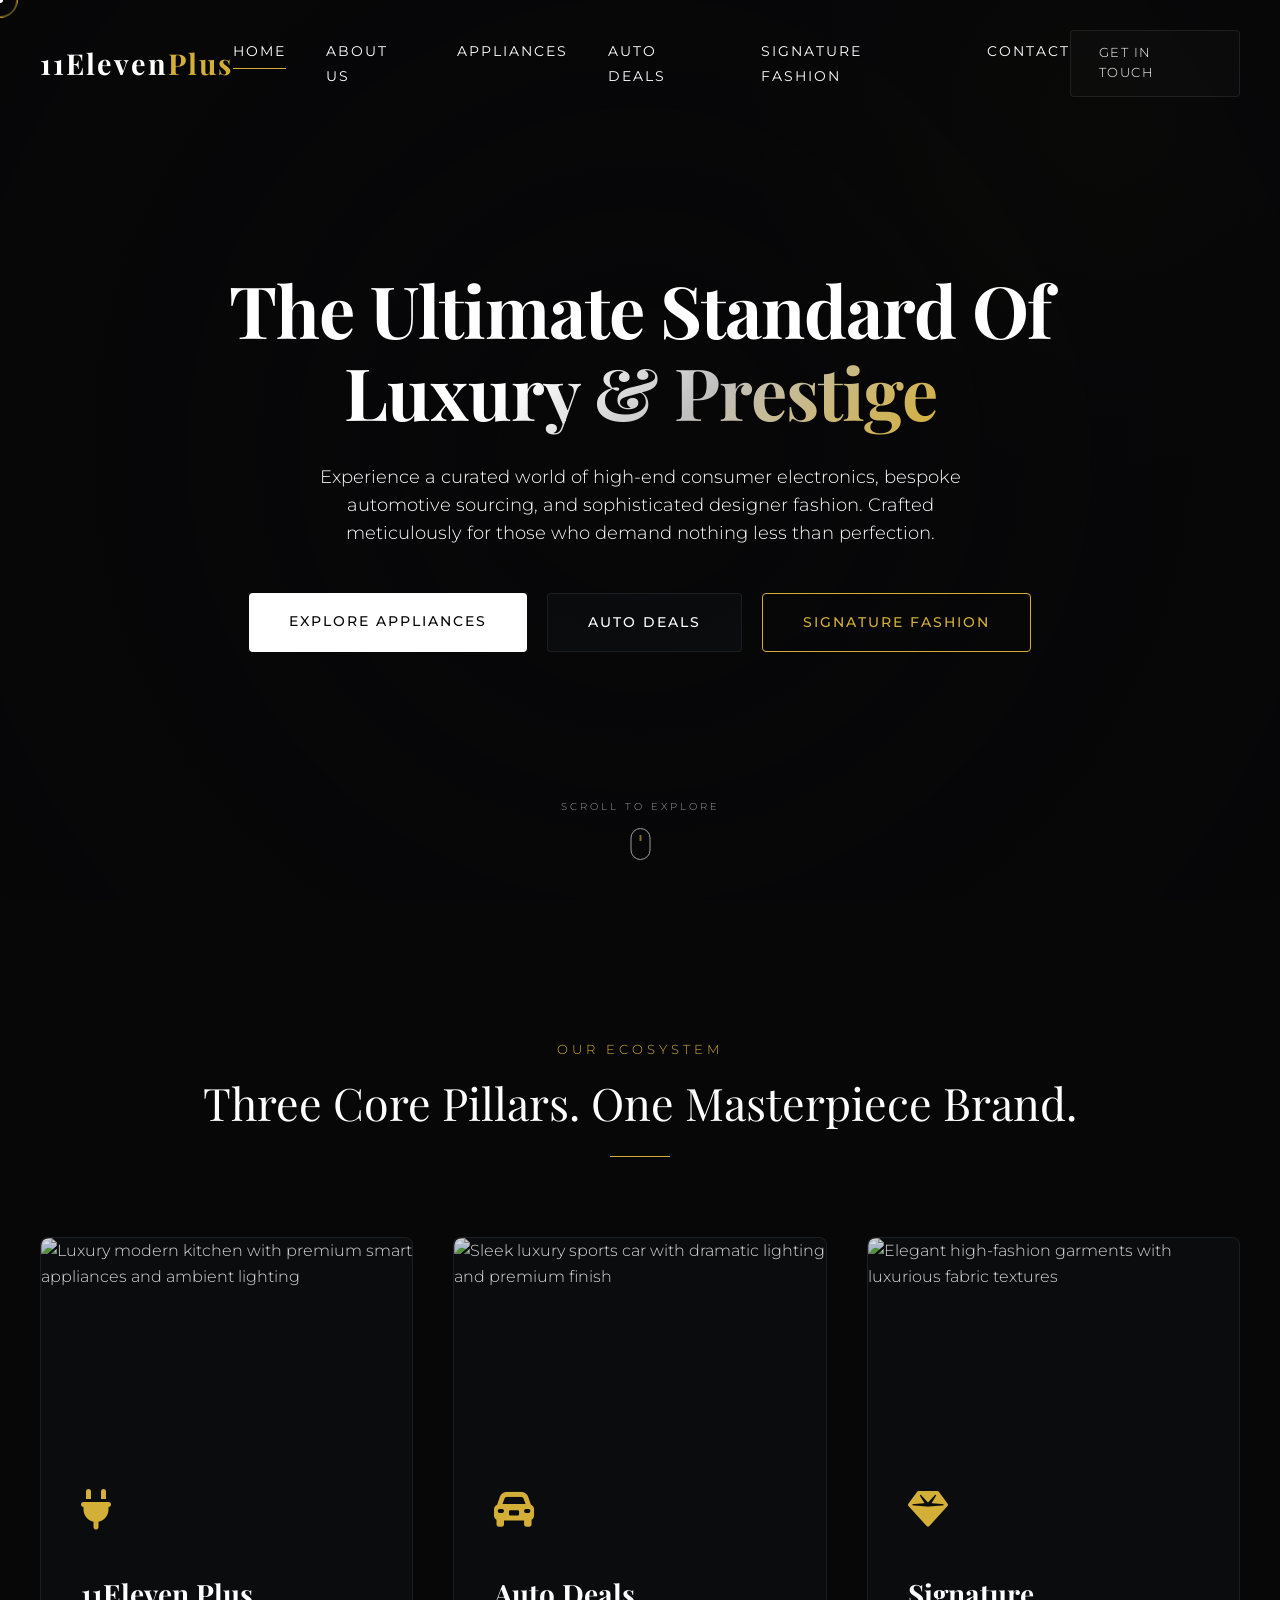
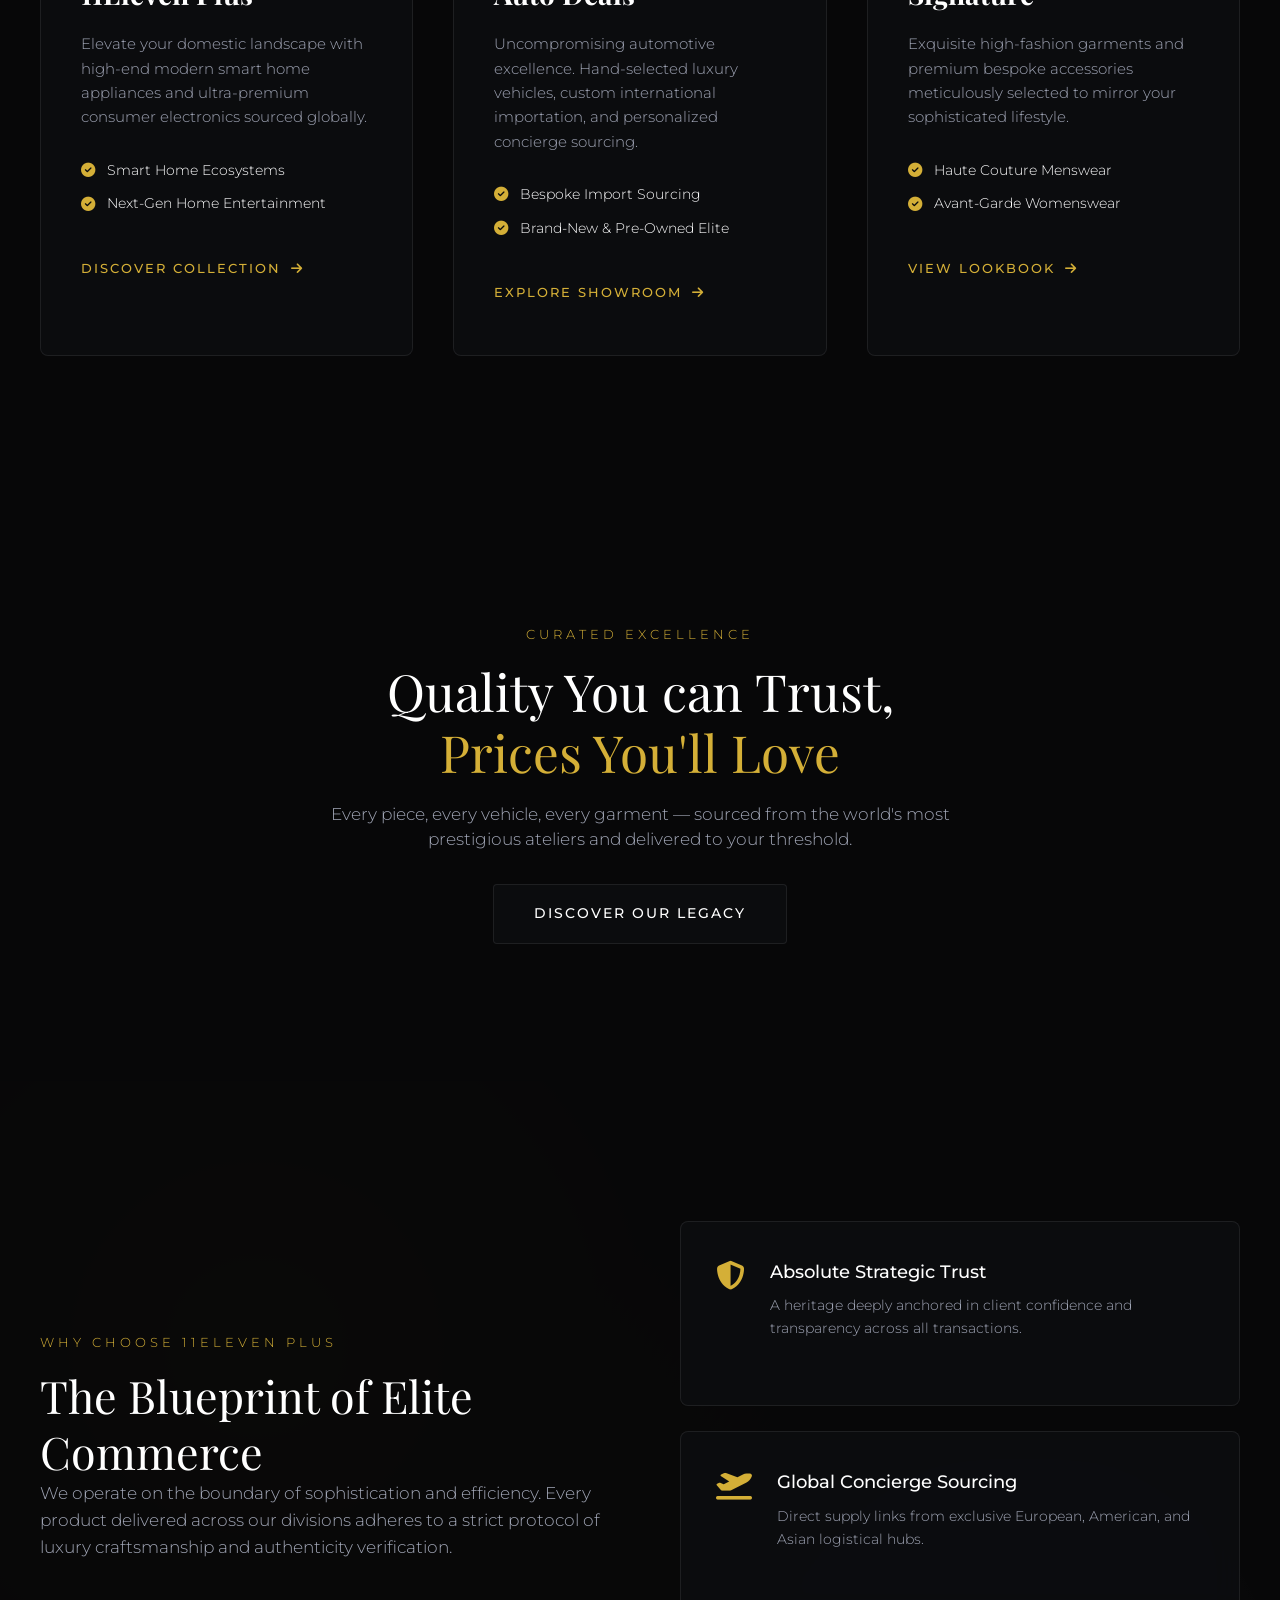
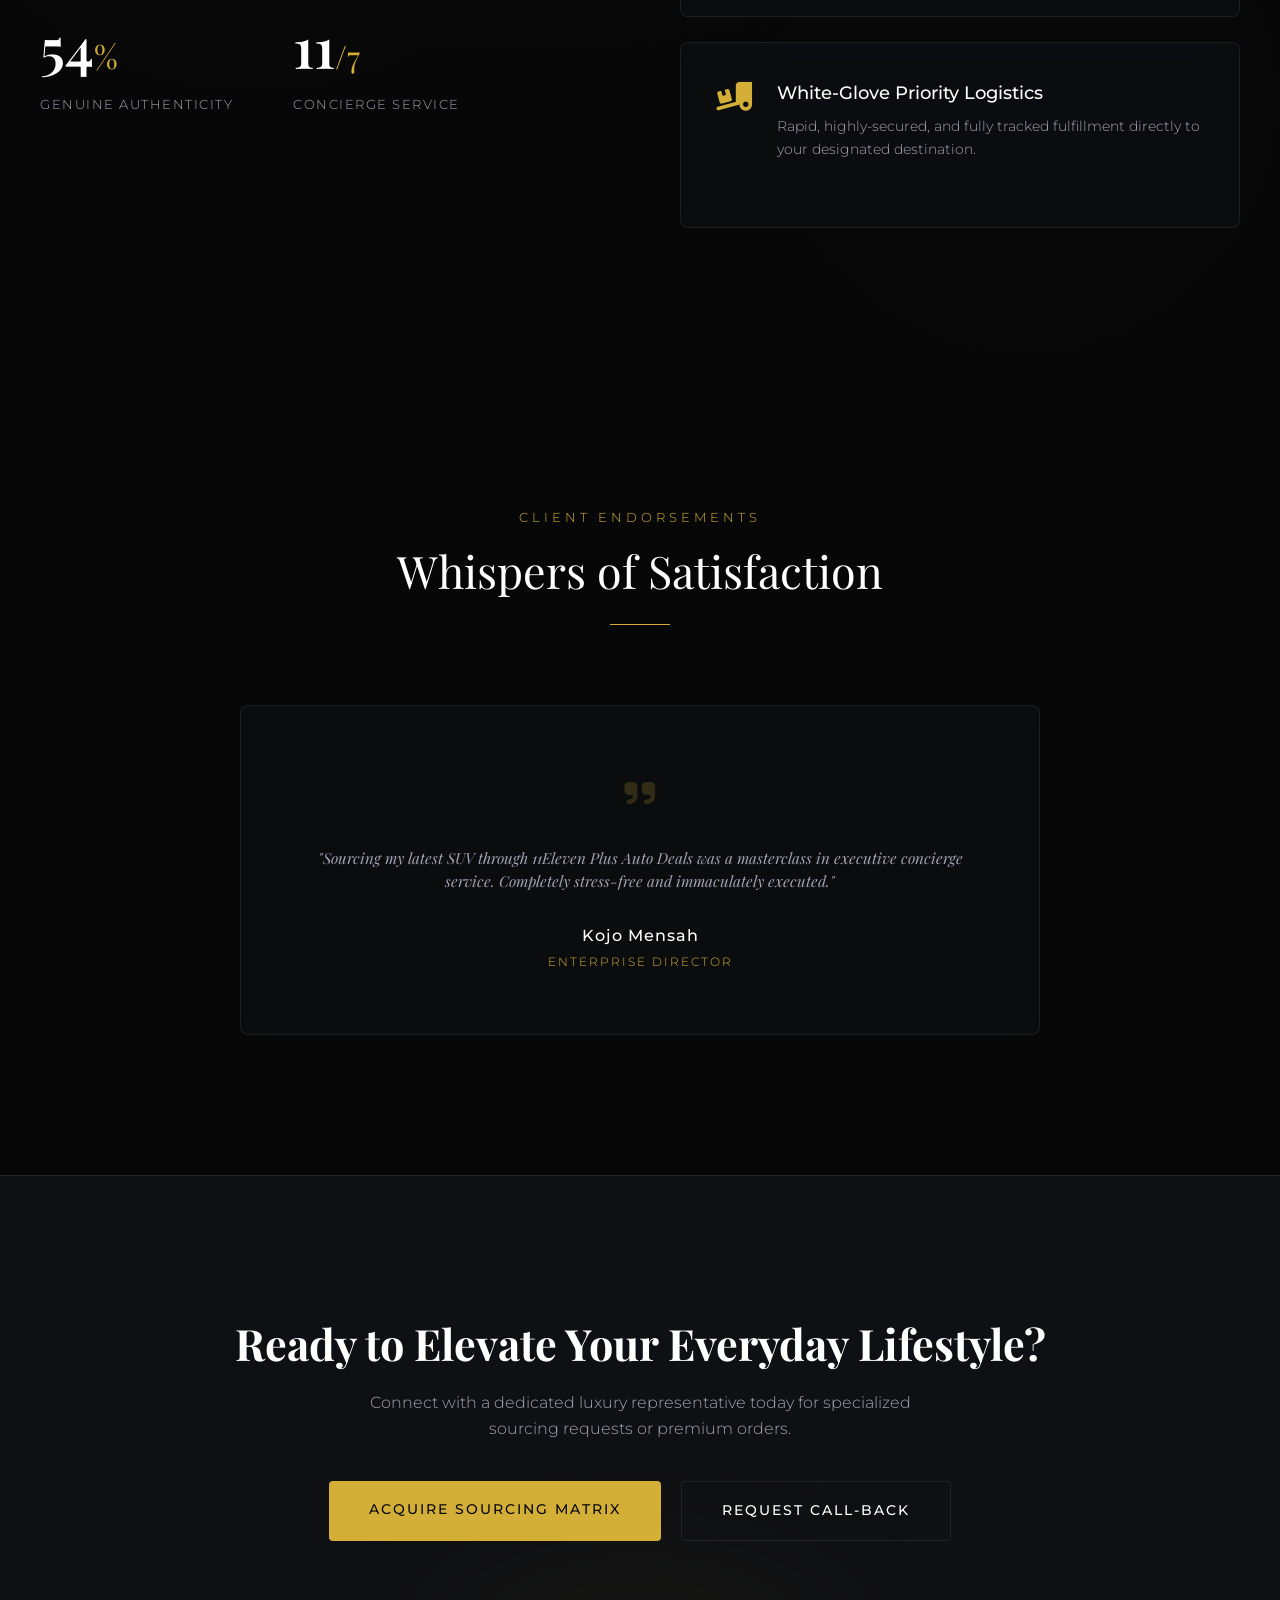
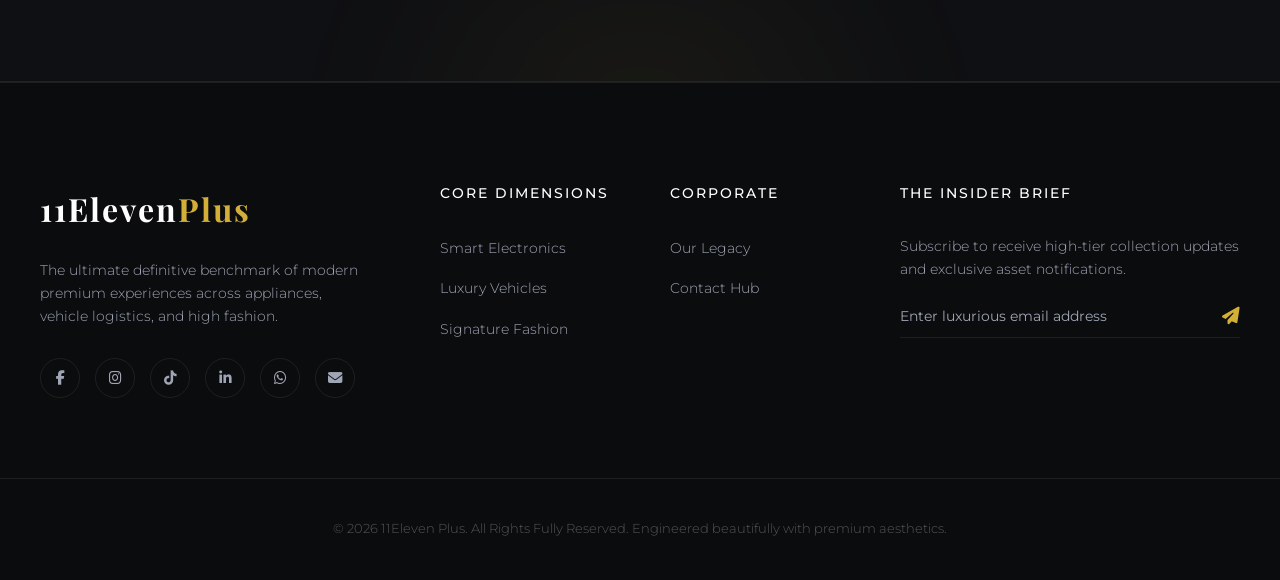
==== index.html @ 886db8bb "initial upload" ====
<!DOCTYPE html>
<html lang="en">
<head>
    <meta charset="UTF-8">
    <meta name="viewport" content="width=device-width, initial-scale=1.0">
    <title>11Eleven Plus | Premium Luxury Group</title>
    <meta name="description" content="Welcome to 11Eleven Plus. Discover elite home appliances, luxury automotive deals, and premium fashion collections under one elite parent brand.">
    <link rel="preconnect" href="https://fonts.googleapis.com">
    <link rel="preconnect" href="https://fonts.gstatic.com" crossorigin>
    <link href="https://fonts.googleapis.com/css2?family=Montserrat:wght@300;400;500;600&family=Playfair+Display:ital,wght@0,400;0,600;0,700;1,400&display=swap" rel="stylesheet">
    <link rel="stylesheet" href="https://cdnjs.cloudflare.com/ajax/libs/font-awesome/6.4.0/css/all.min.css">
    <link rel="stylesheet" href="style.css">

    <!-- Favicon -->
    <link rel="icon" href="/images/logo.jpg" type="image/x-icon">
</head>
<body>

    <!-- Scroll Progress Indicator -->
    <div class="scroll-progress"></div>

    <div class="custom-cursor"></div>
    <div class="custom-cursor-dot"></div>

    <div class="preloader">
        <div class="preloader-wrap">
            <h1 class="preloader-logo">11Eleven<span>Plus</span></h1>
            <div class="preloader-bar"></div>
        </div>
    </div>

    <header class="main-header">
        <div class="header-container">
            <a href="index.html" class="logo">
                11Eleven<span class="gold-text">Plus</span>
            </a>

            <nav class="nav-menu">
                <ul class="nav-list">
                    <li><a href="index.html" class="nav-link active">Home</a></li>
                    <li><a href="about.html" class="nav-link">About Us</a></li>
                    <li><a href="appliances.html" class="nav-link">Appliances</a></li>
                    <li><a href="auto.html" class="nav-link">Auto Deals</a></li>
                    <li><a href="fashion.html" class="nav-link">Signature Fashion</a></li>
                    <li><a href="contact.html" class="nav-link">Contact</a></li>
                </ul>
                <div class="menu-socials">
                    <a href="https://www.facebook.com/share/1C3CKjjL6a/?mibextid=wwXIfr" aria-label="Facebook"><i class="fab fa-facebook-f"></i></a>
                    <a href="https://www.instagram.com/11eleven_plus" aria-label="Instagram"><i class="fab fa-instagram"></i></a>
                    <a href="https://www.tiktok.com/@11eleven_plus" aria-label="TikTok"><i class="fab fa-tiktok"></i></a>
                    <a href="https://www.linkedin.com/in/eleven-plus-334429421" aria-label="LinkedIn"><i class="fab fa-linkedin-in"></i></a>
                    <a href="https://wa.me/+233274923917" target="_blank" class="frame-link"><i class="fa-brands fa-whatsapp"></i> </a>
                </div>
            </nav>

            <div class="header-actions">
                <a href="contact.html" class="btn-nav">Get In Touch</a>
                <button class="hamburger" type="button" aria-label="Toggle Menu" aria-expanded="false">
                    <span class="bar"></span>
                    <span class="bar"></span>
                    <span class="bar"></span>
                </button>
            </div>
        </div>
    </header>

    <!-- ==========================================================================
    HERO SECTION WITH BACKGROUND IMAGE
    ========================================================================== -->
    <section class="hero-section hero-home">
        <!-- NEW: Hero background image layer -->
        <div class="hero-bg-image"></div>
        <div class="hero-bg-overlay"></div>
        <div class="animated-gradient-sphere"></div>
        <div class="hero-content">
            <h1>The Ultimate Standard Of <br><span class="gradient-text">Luxury & Prestige</span></h1>
            <p style="color:white;">Experience a curated world of high-end consumer electronics, bespoke automotive sourcing, and sophisticated designer fashion. Crafted meticulously for those who demand nothing less than perfection.</p>
            <div class="hero-cta-group">
                <a href="appliances.html" class="btn btn-primary">Explore Appliances</a>
                <a href="auto.html" class="btn btn-outline">Auto Deals</a>
                <a href="fashion.html" class="btn btn-gold">Signature Fashion</a>
            </div>
        </div>
        <div class="scroll-down-indicator">
            <span>Scroll To Explore</span>
            <div class="mouse-icon"><div class="wheel"></div></div>
        </div>
    </section>

    <!-- ==========================================================================
    THREE DIVISIONS WITH CARD IMAGES
    ========================================================================== -->
    <section class="divisions-section section-padding">
        <div class="container">
            <div class="section-header text-center">
                <span class="subtitle">Our Ecosystem</span>
                <h2 class="section-title">Three Core Pillars. One Masterpiece Brand.</h2>
                <div class="gold-divider"></div>
            </div>

            <div class="divisions-grid">
                <!-- Appliances Card -->
                <div class="division-card glass-card reveal-on-scroll">
                    <div class="card-image">
                        <img
                        src="https://images.unsplash.com/photo-1556909114-f6e7ad7d3136?auto=format&fit=crop&w=800&q=80"
                        alt="Luxury modern kitchen with premium smart appliances and ambient lighting"
                        loading="lazy"
                        >
                    </div>
                    <div class="card-glow-element"></div>
                    <div class="card-icon">
                        <i class="fa-solid fa-plug"></i>
                    </div>
                    <h3>11Eleven Plus</h3>
                    <p>Elevate your domestic landscape with high-end modern smart home appliances and ultra-premium consumer electronics sourced globally.</p>
                    <ul class="card-features">
                        <li><i class="fa-solid fa-circle-check"></i> Smart Home Ecosystems</li>
                        <li><i class="fa-solid fa-circle-check"></i> Next-Gen Home Entertainment</li>
                    </ul>
                    <a href="appliances.html" class="card-btn">Discover Collection <i class="fa-solid fa-arrow-right"></i></a>
                </div>

                <!-- Auto Deals Card -->
                <div class="division-card glass-card reveal-on-scroll">
                    <div class="card-image">
                        <img
                        src="https://images.unsplash.com/photo-1583121274602-3e2820c69888?auto=format&fit=crop&w=800&q=80"
                        alt="Sleek luxury sports car with dramatic lighting and premium finish"
                        loading="lazy"
                        >
                    </div>
                    <div class="card-glow-element"></div>
                    <div class="card-icon">
                        <i class="fa-solid fa-car-rear"></i>
                    </div>
                    <h3>Auto Deals</h3>
                    <p>Uncompromising automotive excellence. Hand-selected luxury vehicles, custom international importation, and personalized concierge sourcing.</p>
                    <ul class="card-features">
                        <li><i class="fa-solid fa-circle-check"></i> Bespoke Import Sourcing</li>
                        <li><i class="fa-solid fa-circle-check"></i> Brand-New & Pre-Owned Elite</li>
                    </ul>
                    <a href="auto.html" class="card-btn">Explore Showroom <i class="fa-solid fa-arrow-right"></i></a>
                </div>

                <!-- Signature Fashion Card -->
                <div class="division-card glass-card reveal-on-scroll">
                    <div class="card-image">
                        <img
                        src="https://images.unsplash.com/photo-1490481651871-ab68de25d43d?auto=format&fit=crop&w=800&q=80"
                        alt="Elegant high-fashion garments with luxurious fabric textures"
                        loading="lazy"
                        >
                    </div>
                    <div class="card-glow-element"></div>
                    <div class="card-icon">
                        <i class="fa-solid fa-gem"></i>
                    </div>
                    <h3>Signature</h3>
                    <p>Exquisite high-fashion garments and premium bespoke accessories meticulously selected to mirror your sophisticated lifestyle.</p>
                    <ul class="card-features">
                        <li><i class="fa-solid fa-circle-check"></i> Haute Couture Menswear</li>
                        <li><i class="fa-solid fa-circle-check"></i> Avant-Garde Womenswear</li>
                    </ul>
                    <a href="fashion.html" class="card-btn">View Lookbook <i class="fa-solid fa-arrow-right"></i></a>
                </div>
            </div>
        </div>
    </section>

    <!-- ==========================================================================
    NEW: FULL-WIDTH SHOWCASE IMAGE STRIP
    ========================================================================== -->
    <section class="showcase-strip">
        <div class="showcase-bg-image"></div>
        <div class="showcase-overlay"></div>
        <div class="showcase-content reveal-on-scroll">
            <span class="subtitle">Curated Excellence</span>
            <h2 class="showcase-title">Quality You can Trust, <span class="gold-text">Prices You'll Love</span></h2>
            <p class="showcase-desc">Every piece, every vehicle, every garment — sourced from the world's most prestigious ateliers and delivered to your threshold.</p>
            <a href="about.html" class="btn btn-outline">Discover Our Legacy</a>
        </div>
    </section>

    <!-- ==========================================================================
    WHY CHOOSE US SECTION
    ========================================================================== -->
    <section class="why-choose-us section-padding dynamic-bg">
        <!-- Subtle decorative background texture -->
        <div class="why-bg-texture"></div>
        <div class="container">
            <div class="why-grid">
                <div class="why-content-side reveal-on-scroll">
                    <span class="subtitle">Why Choose 11Eleven Plus</span>
                    <h2 class="section-title">The Blueprint of Elite Commerce</h2>
                    <p class="section-desc">We operate on the boundary of sophistication and efficiency. Every product delivered across our divisions adheres to a strict protocol of luxury craftsmanship and authenticity verification.</p>

                    <div class="counter-row">
                        <div class="counter-item">
                            <span class="counter-number" data-target="100">0</span><span class="counter-suffix">%</span>
                            <p class="counter-label">Genuine Authenticity</p>
                        </div>
                        <div class="counter-item">
                            <span class="counter-number" data-target="24">0</span><span class="counter-suffix">/7</span>
                            <p class="counter-label">Concierge Service</p>
                        </div>
                    </div>
                </div>

                <div class="why-points-side">
                    <div class="why-point-card glass-card reveal-on-scroll">
                        <i class="fa-solid fa-shield-halved gold-text"></i>
                        <div>
                            <h4>Absolute Strategic Trust</h4>
                            <p>A heritage deeply anchored in client confidence and transparency across all transactions.</p>
                        </div>
                    </div>
                    <div class="why-point-card glass-card reveal-on-scroll">
                        <i class="fa-solid fa-plane-departure gold-text"></i>
                        <div>
                            <h4>Global Concierge Sourcing</h4>
                            <p>Direct supply links from exclusive European, American, and Asian logistical hubs.</p>
                        </div>
                    </div>
                    <div class="why-point-card glass-card reveal-on-scroll">
                        <i class="fa-solid fa-truck-ramp-box gold-text"></i>
                        <div>
                            <h4>White-Glove Priority Logistics</h4>
                            <p>Rapid, highly-secured, and fully tracked fulfillment directly to your designated destination.</p>
                        </div>
                    </div>
                </div>
            </div>
        </div>
    </section>

    <!-- ==========================================================================
    TESTIMONIALS SECTION
    ========================================================================== -->
    <section class="testimonials-section section-padding">
        <div class="container">
            <div class="section-header text-center">
                <span class="subtitle">Client Endorsements</span>
                <h2 class="section-title">Whispers of Satisfaction</h2>
                <div class="gold-divider"></div>
            </div>

            <div class="testimonials-slider reveal-on-scroll">
                <div class="testimonial-card glass-card">
                    <div class="quote-icon"><i class="fa-solid fa-quote-right"></i></div>
                    <p class="testimonial-text">"Sourcing my latest SUV through 11Eleven Plus Auto Deals was a masterclass in executive concierge service. Completely stress-free and immaculately executed."</p>
                    <div class="client-info">
                        <div class="client-meta">
                            <h5>Kojo Mensah</h5>
                            <span>Enterprise Director</span>
                        </div>
                    </div>
                </div>
            </div>
        </div>
    </section>

    <!-- ==========================================================================
    CTA SECTION
    ========================================================================== -->
    <section class="cta-section section-padding">
        <div class="cta-glow-bg"></div>
        <div class="container text-center reveal-on-scroll">
            <h2>Ready to Elevate Your Everyday Lifestyle?</h2>
            <p>Connect with a dedicated luxury representative today for specialized sourcing requests or premium orders.</p>
            <div class="cta-buttons">
                <a href="contact.html" class="btn btn-gold-filled">Acquire Sourcing Matrix</a>
                <a href="contact.html" class="btn btn-secondary">Request Call-Back</a>
            </div>
        </div>
    </section>

    <!-- ==========================================================================
    FOOTER
    ========================================================================== -->
    <footer class="main-footer">
        <div class="container footer-grid">
            <div class="footer-brand-column">
                <a href="index.html" class="footer-logo">11Eleven<span>Plus</span></a>
                <p>The ultimate definitive benchmark of modern premium experiences across appliances, vehicle logistics, and high fashion.</p>
                <div class="footer-socials">
                    <a href="https://www.facebook.com/share/1C3CKjjL6a/?mibextid=wwXIfr" aria-label="Facebook"><i class="fab fa-facebook-f"></i></a>
                    <a href="https://www.instagram.com/11eleven_plus" aria-label="Instagram"><i class="fab fa-instagram"></i></a>
                    <a href="https://www.tiktok.com/@11eleven_plus" aria-label="TikTok"><i class="fab fa-tiktok"></i></a>
                    <a href="https://www.linkedin.com/in/eleven-plus-334429421" aria-label="LinkedIn"><i class="fab fa-linkedin-in"></i></a>
                    <a href="https://wa.me/+233274923917" target="_blank" class="frame-link"><i class="fa-brands fa-whatsapp"></i> </a>
                    <a href="mailto:11Elevenplusgroups@gmail.com" aria-label="Email"><i class="fa-solid fa-envelope"></i></a>
                </div>
            </div>

            <div class="footer-links-column">
                <h4>Core Dimensions</h4>
                <ul>
                    <li><a href="appliances.html">Smart Electronics</a></li>
                    <li><a href="auto.html">Luxury Vehicles</a></li>
                    <li><a href="fashion.html">Signature Fashion</a></li>
                </ul>
            </div>

            <div class="footer-links-column">
                <h4>Corporate</h4>
                <ul>
                    <li><a href="about.html">Our Legacy</a></li>
                    <li><a href="contact.html">Contact Hub</a></li>
                </ul>
            </div>

            <div class="footer-subscribe-column">
                <h4>The Insider Brief</h4>
                <p>Subscribe to receive high-tier collection updates and exclusive asset notifications.</p>
                <form class="subscribe-form" action="https://formsubmit.co/11elevenplusgroups@gmail.com" method="POST">
                    <input type="hidden" name="_subject" value="11ElevenPlus">
                    <input type="hidden" name="_captcha" value="false">
                    <input type="hidden" name="_next" value="http://127.0.0.1:5500/thank-you.html">
                    <input type="email" name="email" placeholder="Enter luxurious email address" required autocomplete="off">
                    <button type="submit" aria-label="Subscribe"><i class="fa-solid fa-paper-plane"></i></button>
                </form>
            </div>
        </div>

        <div class="footer-bottom text-center">
            <p>&copy; 2026 11Eleven Plus. All Rights Fully Reserved. Engineered beautifully with premium aesthetics.</p>
        </div>
    </footer>

    <script src="script.js"></script>
</body>
</html>
---- style.css ----
/* ==========================================================================
   01. DESIGN SYSTEM VARIABLES & CORE RESET
   ========================================================================== */
:root {
    --bg-dark: #070708;
    --bg-surface: #0f1013;
    --glass-bg: rgba(15, 16, 19, 0.65);
    --glass-border: rgba(255, 255, 255, 0.08);
    --glass-hover-bg: rgba(255, 255, 255, 0.05);
    --glass-glow: rgba(212, 175, 55, 0.15);

    /* Luxury Metallic Palette */
    --gold: #d4af37;
    --gold-bright: #f3e5ab;
    --silver: #c0c0c0;
    --white: #ffffff;
    --text-muted: #a0a5b5;

    /* Typography Layout */
    --font-heading: 'Playfair Display', serif;
    --font-body: 'Montserrat', sans-serif;

    /* Animation Easing */
    --transition-premium: cubic-bezier(0.25, 1, 0.5, 1);
    --anim-duration: 0.6s;
}

* {
    margin: 0;
    padding: 0;
    box-sizing: border-box;
    scroll-behavior: smooth;
}

/* Custom cursor set up for desktop screens only */
@media (min-width: 992px) {
    * {
        cursor: none;
    }
}

html {
    overflow-x: hidden;
    max-width: 100%;
}

body {
    background-color: var(--bg-dark);
    color: var(--white);
    font-family: var(--font-body);
    font-weight: 300;
    line-height: 1.6;
    overflow-x: hidden;
    max-width: 100%;
}

img,
video {
    max-width: 100%;
    height: auto;
    display: block;
}

a {
    color: inherit;
    text-decoration: none;
    transition: all var(--anim-duration) var(--transition-premium);
}

ul {
    list-style: none;
}

.container {
    width: 100%;
    max-width: 1400px;
    margin: 0 auto;
    padding: 0 40px;
}

.section-padding {
    padding: 140px 0;
}

.text-center {
    text-align: center;
}
.gold-text {
    color: var(--gold);
}

/* Prevent body scrolling when mobile menu drawer opens */
body.lock-scroll {
    overflow: hidden;
}

/* ==========================================================================
   02. PREMIUM CUSTOM CURSOR & INITIAL PRELOADER
   ========================================================================== */
.custom-cursor {
    width: 35px;
    height: 35px;
    border: 1px solid var(--gold);
    border-radius: 50%;
    position: fixed;
    transform: translate(-50%, -50%);
    pointer-events: none;
    z-index: 9999;
    transition: transform 0.15s ease, background-color 0.3s ease;
    will-change: transform, left, top;
    backface-visibility: hidden;
}

.custom-cursor-dot {
    width: 6px;
    height: 6px;
    background-color: var(--white);
    border-radius: 50%;
    position: fixed;
    transform: translate(-50%, -50%);
    pointer-events: none;
    z-index: 10000;
    will-change: transform, left, top;
    backface-visibility: hidden;
}

.preloader {
    position: fixed;
    top: 0;
    left: 0;
    width: 100%;
    height: 100%;
    background-color: var(--bg-dark);
    z-index: 99999;
    display: flex;
    justify-content: center;
    align-items: center;
    transition: opacity 0.8s var(--transition-premium);
}

.preloader-wrap {
    text-align: center;
}

.preloader-logo {
    font-family: var(--font-heading);
    font-size: 3rem;
    letter-spacing: 4px;
    margin-bottom: 20px;
}

.preloader-logo span {
    color: var(--gold);
}

.preloader-bar {
    width: 140px;
    height: 1px;
    background-color: rgba(255, 255, 255, 0.1);
    margin: 0 auto;
    position: relative;
    overflow: hidden;
}

.preloader-bar::after {
    content: '';
    position: absolute;
    top: 0;
    left: -100%;
    width: 100%;
    height: 100%;
    background: linear-gradient(90deg, transparent, var(--gold), transparent);
    animation: loadingTrack 1.5s infinite linear;
}

@keyframes loadingTrack {
    100% {
        left: 100%;
    }
}

/* ==========================================================================
   03. STICKY GLASSMORPHISM NAVIGATION HIERARCHY
   ========================================================================== */
.main-header {
    position: fixed;
    top: 0;
    left: 0;
    width: 100%;
    z-index: 1000;
    isolation: isolate;
    transition: padding 0.4s var(--transition-premium), background-color 0.4s var(--transition-premium);
    padding: 30px 0;
}

.main-header.scrolled {
    padding: 15px 0;
    background-color: var(--glass-bg);
    backdrop-filter: blur(20px);
    -webkit-backdrop-filter: blur(20px);
    border-bottom: 1px solid var(--glass-border);
}

.header-container {
    display: flex;
    justify-content: space-between;
    align-items: center;
    max-width: 1500px;
    margin: 0 auto;
    padding: 0 40px;
}

.logo {
    font-family: var(--font-heading);
    font-size: 1.8rem;
    font-weight: 700;
    letter-spacing: 2px;
}

.nav-list {
    display: flex;
    gap: 40px;
}

.nav-link {
    font-size: 0.85rem;
    text-transform: uppercase;
    letter-spacing: 2px;
    font-weight: 400;
    position: relative;
    padding: 10px 0;
}

.nav-link::after {
    content: '';
    position: absolute;
    bottom: 0;
    left: 0;
    width: 0;
    height: 1px;
    background-color: var(--gold);
    transition: width 0.4s var(--transition-premium);
}

.nav-link:hover::after,
.nav-link.active::after {
    width: 100%;
}

.header-actions {
    display: flex;
    align-items: center;
    gap: 20px;
}

.btn-nav {
    border: 1px solid var(--glass-border);
    padding: 12px 28px;
    font-size: 0.8rem;
    text-transform: uppercase;
    letter-spacing: 1.5px;
    background-color: rgba(255, 255, 255, 0.02);
    border-radius: 4px;
    transition: all 0.4s var(--transition-premium);
}

.btn-nav:hover {
    border-color: var(--gold);
    background-color: rgba(212, 175, 55, 0.05);
}

.menu-socials,
.hamburger {
    display: none;
}

/* ==========================================================================
   04. CINEMATIC HERO SECTION WITH BACKGROUND IMAGE
   ========================================================================== */
.hero-section {
    height: 100vh;
    display: flex;
    align-items: center;
    justify-content: center;
    position: relative;
    padding: 0 40px;
    padding-top: 150px;
    padding-bottom: 130px;
    overflow: hidden;
}

/* NEW: Hero background image layer */
.hero-bg-image {
    position: absolute;
    top: 0;
    left: 0;
    width: 100%;
    height: 100%;
    background-image: url('https://images.unsplash.com/photo-1600585154340-be6161a56a0c?auto=format&fit=crop&w=1920&q=80');
    background-size: cover;
    background-position: center 40%;
    background-repeat: no-repeat;
    z-index: 0;
    /* Subtle parallax on desktop, fallback to scroll on mobile */
    background-attachment: scroll;
    will-change: transform;
    animation: heroImageZoom 20s ease-out forwards;
}

/* Gentle slow zoom on the hero image for cinematic effect */
@keyframes heroImageZoom {
    0% {
        transform: scale(1.05);
    }
    100% {
        transform: scale(1.0);
    }
}

/* Fixed parallax on larger screens */
@media (min-width: 992px) {
    .hero-bg-image {
        background-attachment: fixed;
        animation: none;
    }
}

.hero-bg-overlay {
    position: absolute;
    top: 0;
    left: 0;
    width: 100%;
    height: 100%;
    /* Darker overlay to maintain text readability while letting the image show through */
    background: radial-gradient(circle at center,
            rgba(7, 7, 8, 0.25) 15%,
            rgba(7, 7, 8, 0.7) 55%,
            rgba(7, 7, 8, 0.92) 100%);
    z-index: 1;
}

.animated-gradient-sphere {
    position: absolute;
    top: -20%;
    right: -10%;
    width: 600px;
    height: 600px;
    background: radial-gradient(circle, rgba(212, 175, 55, 0.08) 0%, transparent 70%);
    filter: blur(80px);
    animation: drift 12s infinite alternate ease-in-out;
    z-index: 0;
}

@keyframes drift {
    0% {
        transform: translate(0, 0) scale(1);
    }
    100% {
        transform: translate(-80px, 40px) scale(1.15);
    }
}

.hero-content {
    position: relative;
    z-index: 2;
    text-align: center;
    max-width: 950px;
}

.hero-content h1 {
    font-family: var(--font-heading);
    font-size: clamp(2.3rem, 4.5vw + 1.1rem, 4.5rem);
    line-height: 1.15;
    letter-spacing: -1px;
    margin-bottom: 30px;
}

.gradient-text {
    background: linear-gradient(135deg, var(--white) 30%, var(--silver) 60%, var(--gold) 100%);
    -webkit-background-clip: text;
    -webkit-text-fill-color: transparent;
    background-clip: text;
}

.hero-content p {
    font-size: clamp(0.92rem, 0.5vw + 0.8rem, 1.1rem);
    color: var(--text-muted);
    max-width: 700px;
    margin: 0 auto 45px;
    font-weight: 300;
}

.hero-cta-group {
    display: flex;
    gap: 20px;
    justify-content: center;
    flex-wrap: wrap;
}

/* Core Buttons Architecture */
.btn {
    padding: 18px 40px;
    font-size: 0.85rem;
    text-transform: uppercase;
    letter-spacing: 2px;
    font-weight: 500;
    border-radius: 4px;
    transition: all 0.5s var(--transition-premium);
    display: inline-block;
    cursor: pointer;
    border: none;
    font-family: var(--font-body);
}

.btn-primary {
    background-color: var(--white);
    color: var(--bg-dark);
}

.btn-primary:hover {
    background-color: var(--gold);
    color: var(--bg-dark);
    box-shadow: 0 10px 30px rgba(212, 175, 55, 0.25);
}

.btn-outline {
    border: 1px solid var(--glass-border);
    background-color: var(--glass-bg);
}

.btn-outline:hover {
    border-color: var(--white);
    background-color: var(--white);
    color: var(--bg-dark);
}

.btn-gold {
    border: 1px solid var(--gold);
    color: var(--gold);
    background: transparent;
}

.btn-gold:hover {
    background-color: var(--gold);
    color: var(--bg-dark);
    box-shadow: 0 10px 30px rgba(212, 175, 55, 0.2);
}

.scroll-down-indicator {
    position: absolute;
    bottom: 40px;
    left: 50%;
    transform: translateX(-50%);
    z-index: 2;
    display: flex;
    flex-direction: column;
    align-items: center;
    gap: 12px;
    opacity: 0.6;
}

.scroll-down-indicator span {
    font-size: 0.65rem;
    text-transform: uppercase;
    letter-spacing: 3px;
}

.mouse-icon {
    width: 20px;
    height: 32px;
    border: 1px solid var(--white);
    border-radius: 12px;
    position: relative;
}

.mouse-icon .wheel {
    width: 2px;
    height: 6px;
    background-color: var(--gold);
    position: absolute;
    top: 6px;
    left: 50%;
    transform: translateX(-50%);
    animation: scrollWheel 1.6s infinite ease-in-out;
}

@keyframes scrollWheel {
    0% {
        top: 6px;
        opacity: 1;
    }
    100% {
        top: 18px;
        opacity: 0;
    }
}

/* ==========================================================================
   05. LUXURY GLASSMORPHISM CARDS GRID WITH CARD IMAGES
   ========================================================================== */
.section-header {
    margin-bottom: 80px;
}

.subtitle {
    font-size: 0.8rem;
    text-transform: uppercase;
    letter-spacing: 4px;
    color: var(--gold);
    display: block;
    margin-bottom: 15px;
}

.section-title {
    font-family: var(--font-heading);
    font-size: clamp(1.7rem, 2.2vw + 1.1rem, 2.8rem);
    font-weight: 400;
    line-height: 1.25;
}

.gold-divider {
    width: 60px;
    height: 1px;
    background-color: var(--gold);
    margin: 25px auto 0;
}

.divisions-grid {
    display: grid;
    grid-template-columns: repeat(auto-fit, minmax(360px, 1fr));
    gap: 40px;
}

/* Glassmorphism Structural Definition */
.glass-card {
    background: var(--glass-bg);
    border: 1px solid var(--glass-border);
    backdrop-filter: blur(15px);
    -webkit-backdrop-filter: blur(15px);
    border-radius: 8px;
    padding: 50px 40px;
    position: relative;
    overflow: hidden;
    transition: transform 0.5s var(--transition-premium), border-color 0.5s var(--transition-premium);
}

/* NEW: Card header image — spans full width at the top of each glass card */
.card-image {
    margin: -50px -40px 30px -40px;
    height: 210px;
    overflow: hidden;
    position: relative;
    z-index: 1;
    border-radius: 8px 8px 0 0;
}

.card-image img {
    width: 100%;
    height: 100%;
    object-fit: cover;
    display: block;
    transition: transform 0.7s var(--transition-premium), filter 0.5s var(--transition-premium);
    filter: brightness(0.85) saturate(0.9);
}

/* Subtle zoom on card image hover */
.glass-card:hover .card-image img {
    transform: scale(1.06);
    filter: brightness(0.95) saturate(1.0);
}

.card-glow-element {
    position: absolute;
    top: var(--y, 0px);
    left: var(--x, 0px);
    width: 300px;
    height: 300px;
    background: radial-gradient(circle, var(--glass-glow) 0%, transparent 70%);
    transform: translate(-50%, -50%);
    pointer-events: none;
    opacity: 0;
    transition: opacity 0.5s ease;
    z-index: 0;
}

.glass-card:hover .card-glow-element {
    opacity: 1;
}

.glass-card:hover {
    transform: translateY(-10px);
    border-color: rgba(212, 175, 55, 0.3);
}

.card-icon {
    font-size: 2.5rem;
    color: var(--gold);
    margin-bottom: 30px;
    position: relative;
    z-index: 1;
}

.glass-card h3 {
    font-family: var(--font-heading);
    font-size: 1.75rem;
    margin-bottom: 15px;
    position: relative;
    z-index: 1;
}

.glass-card p {
    color: var(--text-muted);
    font-size: 0.95rem;
    margin-bottom: 30px;
    position: relative;
    z-index: 1;
}

.card-features {
    margin-bottom: 40px;
    position: relative;
    z-index: 1;
}

.card-features li {
    font-size: 0.85rem;
    color: var(--white);
    display: flex;
    align-items: center;
    gap: 12px;
    margin-bottom: 12px;
}

.card-features i {
    color: var(--gold);
    font-size: 0.9rem;
}

.card-btn {
    font-size: 0.8rem;
    text-transform: uppercase;
    letter-spacing: 2px;
    font-weight: 500;
    display: inline-flex;
    align-items: center;
    gap: 10px;
    color: var(--gold);
    position: relative;
    z-index: 1;
}

.card-btn i {
    transition: transform 0.4s var(--transition-premium);
}

.glass-card:hover .card-btn i {
    transform: translateX(6px);
}

/* ==========================================================================
   06. NEW: FULL-WIDTH SHOWCASE IMAGE STRIP
   ========================================================================== */
.showcase-strip {
    position: relative;
    height: 65vh;
    min-height: 420px;
    display: flex;
    align-items: center;
    justify-content: center;
    overflow: hidden;
    isolation: isolate;
}

.showcase-bg-image {
    position: absolute;
    top: 0;
    left: 0;
    width: 100%;
    height: 100%;
    background-image: url('https://images.unsplash.com/photo-1618221195710-dd6b41faaea6?auto=format&fit=crop&w=1920&q=80');
    background-size: cover;
    background-position: center 55%;
    background-repeat: no-repeat;
    z-index: 0;
    /* Fixed parallax on desktop */
}

@media (min-width: 992px) {
    .showcase-bg-image {
        background-attachment: fixed;
    }
}

.showcase-overlay {
    position: absolute;
    top: 0;
    left: 0;
    width: 100%;
    height: 100%;
    background: linear-gradient(180deg,
            rgba(7, 7, 8, 0.55) 0%,
            rgba(7, 7, 8, 0.75) 50%,
            rgba(7, 7, 8, 0.9) 100%);
    z-index: 1;
}

.showcase-content {
    position: relative;
    z-index: 2;
    text-align: center;
    max-width: 700px;
    padding: 0 40px;
}

.showcase-title {
    font-family: var(--font-heading);
    font-size: clamp(1.8rem, 3vw + 1rem, 3.2rem);
    font-weight: 400;
    line-height: 1.2;
    margin-bottom: 18px;
    color: var(--white);
}

.showcase-desc {
    color: var(--text-muted);
    font-size: 1.05rem;
    margin-bottom: 32px;
    line-height: 1.5;
}

/* ==========================================================================
   07. WHY CHOOSE US & ANIMATED METRICS
   ========================================================================== */
.why-choose-us {
    position: relative;
    isolation: isolate;
}

/* Subtle decorative background texture */
.why-bg-texture {
    position: absolute;
    top: 0;
    left: 0;
    width: 100%;
    height: 100%;
    z-index: 0;
    pointer-events: none;
    opacity: 0.03;
    background-image:
        radial-gradient(circle at 20% 30%, rgba(212, 175, 55, 0.4) 0%, transparent 50%),
        radial-gradient(circle at 80% 70%, rgba(255, 255, 255, 0.2) 0%, transparent 50%);
    background-size: 100% 100%;
}

.why-grid {
    display: grid;
    grid-template-columns: 1fr 1fr;
    gap: 80px;
    align-items: center;
    position: relative;
    z-index: 1;
}

.section-desc {
    color: var(--text-muted);
    margin-bottom: 40px;
    font-size: 1.05rem;
}

.counter-row {
    display: flex;
    gap: 60px;
}

.counter-item {
    font-family: var(--font-heading);
}

.counter-number {
    font-size: 3.5rem;
    font-weight: 600;
}

.counter-suffix {
    font-size: 2rem;
    color: var(--gold);
}

.counter-label {
    font-family: var(--font-body);
    font-size: 0.8rem;
    text-transform: uppercase;
    letter-spacing: 1.5px;
    color: var(--text-muted);
    margin-top: 5px;
}

.why-points-side {
    display: flex;
    flex-direction: column;
    gap: 25px;
}

.why-point-card {
    display: flex;
    gap: 25px;
    align-items: flex-start;
    padding: 35px;
}

.why-point-card i {
    font-size: 1.8rem;
    margin-top: 4px;
}

.why-point-card h4 {
    font-size: 1.15rem;
    margin-bottom: 8px;
    font-weight: 500;
}

.why-point-card p {
    color: var(--text-muted);
    font-size: 0.9rem;
}

/* ==========================================================================
   08. TESTIMONIALS SLIDER CONFIGURATION
   ========================================================================== */
.testimonials-slider {
    max-width: 800px;
    margin: 0 auto;
}

.testimonial-card {
    text-align: center;
    padding: 60px;
}

.quote-icon {
    font-size: 2.2rem;
    color: rgba(212, 175, 55, 0.2);
    margin-bottom: 25px;
}

.testimonial-text {
    font-family: var(--font-heading);
    font-size: clamp(1.15rem, 1.5vw + 0.85rem, 1.5rem);
    font-style: italic;
    line-height: 1.5;
    margin-bottom: 30px;
}

.client-meta h5 {
    font-size: 1rem;
    font-weight: 500;
    letter-spacing: 1px;
}

.client-meta span {
    font-size: 0.75rem;
    color: var(--gold);
    text-transform: uppercase;
    letter-spacing: 2px;
}

/* ==========================================================================
   09. INDUSTRIAL CTA EMBEDDED BANNER
   ========================================================================== */
.cta-section {
    position: relative;
    background-color: var(--bg-surface);
    border-top: 1px solid var(--glass-border);
    border-bottom: 1px solid var(--glass-border);
    overflow: hidden;
}

.cta-glow-bg {
    position: absolute;
    bottom: -50%;
    left: 50%;
    transform: translateX(-50%);
    width: 800px;
    height: 400px;
    background: radial-gradient(circle, rgba(212, 175, 55, 0.06) 0%, transparent 70%);
    filter: blur(50px);
}

.cta-section h2 {
    font-family: var(--font-heading);
    font-size: clamp(1.6rem, 2vw + 1.1rem, 3rem);
    margin-bottom: 20px;
    line-height: 1.25;
}

.cta-section p {
    color: var(--text-muted);
    max-width: 600px;
    margin: 0 auto 40px;
}

.cta-buttons {
    display: flex;
    justify-content: center;
    gap: 20px;
    flex-wrap: wrap;
}

.btn-gold-filled {
    background-color: var(--gold);
    color: var(--bg-dark);
}

.btn-gold-filled:hover {
    background-color: var(--white);
    box-shadow: 0 10px 30px rgba(255, 255, 255, 0.1);
}

.btn-secondary {
    border: 1px solid var(--glass-border);
    background: transparent;
}

.btn-secondary:hover {
    border-color: var(--white);
}

/* ==========================================================================
   10. LUXURY MASTER FOOTER BLOCK
   ========================================================================== */
.main-footer {
    background-color: #0b0c0e;
    border-top: 1px solid var(--glass-border);
    padding: 100px 0 40px;
}

.footer-grid {
    display: grid;
    grid-template-columns: 2fr 1fr 1fr 2fr;
    gap: 60px;
    margin-bottom: 80px;
}

.footer-logo {
    font-family: var(--font-heading);
    font-size: 2rem;
    font-weight: 700;
    letter-spacing: 2px;
    display: block;
    margin-bottom: 25px;
}

.footer-logo span {
    color: var(--gold);
}

.footer-brand-column p {
    color: var(--text-muted);
    font-size: 0.9rem;
    margin-bottom: 30px;
    max-width: 320px;
}

.footer-socials {
    display: flex;
    gap: 15px;
}

.footer-socials a {
    width: 40px;
    height: 40px;
    border: 1px solid var(--glass-border);
    border-radius: 50%;
    display: flex;
    justify-content: center;
    align-items: center;
    font-size: 0.9rem;
    color: var(--text-muted);
    transition: all 0.4s var(--transition-premium);
}

.footer-socials a:hover {
    border-color: var(--gold);
    color: var(--gold);
    background-color: rgba(212, 175, 55, 0.05);
}

.footer-links-column h4,
.footer-subscribe-column h4 {
    font-size: 0.85rem;
    text-transform: uppercase;
    letter-spacing: 2px;
    margin-bottom: 30px;
    font-weight: 500;
}

.footer-links-column ul {
    display: flex;
    flex-direction: column;
    gap: 15px;
}

.footer-links-column a {
    font-size: 0.9rem;
    color: var(--text-muted);
    transition: all 0.3s var(--transition-premium);
}

.footer-links-column a:hover {
    color: var(--white);
    padding-left: 5px;
}

.footer-subscribe-column p {
    color: var(--text-muted);
    font-size: 0.9rem;
    margin-bottom: 25px;
}

.subscribe-form {
    display: flex;
    border-bottom: 1px solid var(--glass-border);
    padding-bottom: 10px;
}

.subscribe-form input {
    background: transparent;
    border: none;
    outline: none;
    color: var(--white);
    font-family: var(--font-body);
    font-size: 0.85rem;
    width: 100%;
    min-width: 0;
}

.subscribe-form input::placeholder {
    color: var(--text-muted);
}

.subscribe-form button {
    background: transparent;
    border: none;
    color: var(--gold);
    cursor: pointer;
    font-size: 1.1rem;
    transition: transform 0.3s var(--transition-premium);
}

.subscribe-form button:hover {
    transform: translateX(4px);
}

.footer-bottom {
    border-top: 1px solid var(--glass-border);
    padding-top: 40px;
    font-size: 0.8rem;
    color: rgba(255, 255, 255, 0.3);
}

/* ==========================================================================
   11. SCROLL DRIVEN CORE REVEAL MECHANICS
   ========================================================================== */
.reveal-on-scroll {
    opacity: 0;
    transform: translateY(40px) scale(0.98);
    transition: opacity 1.1s cubic-bezier(0.25, 1, 0.5, 1), transform 1.1s cubic-bezier(0.25, 1, 0.5, 1);
}

.reveal-on-scroll.active {
    opacity: 1;
    transform: translateY(0) scale(1);
}

/* Cascading stagger so grid items reveal in sequence instead of all at once */
.divisions-grid .reveal-on-scroll:nth-child(1) {
    transition-delay: 0s;
}
.divisions-grid .reveal-on-scroll:nth-child(2) {
    transition-delay: 0.12s;
}
.divisions-grid .reveal-on-scroll:nth-child(3) {
    transition-delay: 0.24s;
}
.divisions-grid .reveal-on-scroll:nth-child(4) {
    transition-delay: 0.36s;
}
.divisions-grid .reveal-on-scroll:nth-child(5) {
    transition-delay: 0.48s;
}
.divisions-grid .reveal-on-scroll:nth-child(6) {
    transition-delay: 0.6s;
}

.why-points-side .reveal-on-scroll:nth-child(1) {
    transition-delay: 0s;
}
.why-points-side .reveal-on-scroll:nth-child(2) {
    transition-delay: 0.15s;
}
.why-points-side .reveal-on-scroll:nth-child(3) {
    transition-delay: 0.3s;
}

/* ==========================================================================
   12. SCROLL PROGRESS, MAGNETIC BUTTONS & MICRO-INTERACTIONS
   ========================================================================== */

/* Slim gold progress bar tracking scroll position, filled via JS */
.scroll-progress {
    position: fixed;
    top: 0;
    left: 0;
    height: 3px;
    width: 0%;
    background: linear-gradient(90deg, var(--gold) 0%, var(--gold-bright) 50%, var(--silver) 100%);
    z-index: 10002;
    pointer-events: none;
    transition: width 0.1s linear;
}

/* Shine sweep across solid buttons on hover */
.btn,
.btn-nav {
    position: relative;
    overflow: hidden;
}

.btn::after,
.btn-nav::after {
    content: '';
    position: absolute;
    top: 0;
    left: -75%;
    width: 45%;
    height: 100%;
    background: linear-gradient(120deg, transparent, rgba(255, 255, 255, 0.4), transparent);
    transform: skewX(-20deg);
    transition: left 0.7s var(--transition-premium);
    pointer-events: none;
}

.btn:hover::after,
.btn-nav:hover::after {
    left: 130%;
}

/* Icon zoom on card hover */
.card-icon {
    transition: transform 0.5s var(--transition-premium);
}

.division-card:hover .card-icon {
    transform: scale(1.15) rotate(-4deg);
}

.why-point-card i {
    transition: transform 0.4s var(--transition-premium);
}

.why-point-card:hover i {
    transform: scale(1.15);
}

/* Reduce motion for users who've asked for it */
@media (prefers-reduced-motion: reduce) {
    .reveal-on-scroll,
    .btn::after,
    .btn-nav::after,
    .card-icon,
    .why-point-card i,
    .card-image img,
    .glass-card:hover .card-image img,
    .hero-bg-image {
        transition: none !important;
        animation: none !important;
    }
    .reveal-on-scroll {
        opacity: 1;
        transform: none;
    }
    .hero-bg-image {
        background-attachment: scroll !important;
    }
    .showcase-bg-image {
        background-attachment: scroll !important;
    }
}

/* ==========================================================================
   13. SYSTEM ADAPTIVE BREAKPOINTS (RESPONSIVENESS)
   ========================================================================== */
@media (max-width: 1200px) {
    .footer-grid {
        grid-template-columns: 1fr 1fr;
        gap: 40px;
    }
    .why-grid {
        grid-template-columns: 1fr;
        gap: 60px;
    }
    .hero-section {
        padding-top: 130px;
    }
}

@media (max-width: 1199px) and (min-width: 992px) {
    .header-container {
        padding: 0 24px;
    }
    .nav-list {
        gap: 24px;
    }
    .nav-link {
        font-size: 0.78rem;
        letter-spacing: 1.5px;
    }
    .header-actions {
        gap: 14px;
    }
    .btn-nav {
        padding: 11px 20px;
        font-size: 0.75rem;
    }
}

@media (max-width: 991px) {
    * {
        cursor: auto !important;
    }
    .custom-cursor,
    .custom-cursor-dot {
        display: none;
    }

    .main-header {
        padding: 16px 0;
        background-color: var(--glass-bg);
        backdrop-filter: blur(20px);
        -webkit-backdrop-filter: blur(20px);
        border-bottom: 1px solid var(--glass-border);
    }

    .main-header.scrolled {
        padding: 14px 0;
    }

    .header-container {
        padding: 0 20px;
        flex-wrap: nowrap;
        gap: 12px;
    }

    .logo {
        font-size: 1.35rem;
        letter-spacing: 1px;
        white-space: nowrap;
    }

    .hero-section {
        height: 100vh;
        height: 100dvh;
        display: flex;
        flex-direction: column;
        justify-content: center;
        padding-top: 100px;
        padding-bottom: 90px;
    }

    /* Ensure hero image still covers properly on tablet */
    .hero-bg-image {
        background-attachment: scroll;
        background-position: center 35%;
    }

    .scroll-down-indicator {
        bottom: 28px;
    }

    .hamburger {
        display: block;
        background: none;
        border: none;
        position: relative;
        z-index: 1002;
        padding: 8px 0;
        cursor: pointer;
        flex-shrink: 0;
    }

    .header-actions {
        gap: 12px;
    }

    .btn-nav {
        padding: 9px 16px;
        font-size: 0.68rem;
        letter-spacing: 1px;
        white-space: nowrap;
        flex-shrink: 0;
    }

    .hamburger .bar {
        display: block;
        width: 28px;
        height: 1.5px;
        background-color: var(--white);
        margin: 6px 0;
        transition: 0.3s var(--transition-premium);
        transform-origin: center;
    }

    .hamburger.active .bar:nth-child(1) {
        transform: rotate(-45deg) translate(-5px, 5px);
    }
    .hamburger.active .bar:nth-child(2) {
        opacity: 0;
        transform: scaleX(0);
    }
    .hamburger.active .bar:nth-child(3) {
        transform: rotate(45deg) translate(-5px, -5px);
    }

    .nav-menu {
        position: fixed;
        top: 0;
        right: 0;
        width: min(380px, 82%);
        height: 100vh;
        height: 100dvh;
        background: rgba(7, 7, 8, 0.98);
        backdrop-filter: blur(30px);
        -webkit-backdrop-filter: blur(30px);
        border-left: 1px solid var(--glass-border);
        display: flex;
        flex-direction: column;
        justify-content: center;
        align-items: center;
        transform: translateX(100%);
        transition: transform 0.5s cubic-bezier(0.25, 1, 0.5, 1);
        z-index: 1001;
        padding: 40px;
        box-shadow: -20px 0 60px rgba(0, 0, 0, 0.7);
        overflow-y: auto;
    }

    .nav-menu.active {
        transform: translateX(0);
    }

    .nav-menu::before {
        content: '';
        position: fixed;
        top: 0;
        left: 0;
        width: 100vw;
        height: 100vh;
        background: rgba(0, 0, 0, 0.45);
        z-index: -1;
        opacity: 0;
        pointer-events: none;
        transition: opacity 0.5s var(--transition-premium);
    }

    .nav-menu.active::before {
        opacity: 1;
        pointer-events: auto;
    }

    .nav-list {
        flex-direction: column;
        text-align: center;
        gap: 26px;
        margin-bottom: 32px;
    }

    .nav-link {
        font-size: 1rem;
        letter-spacing: 2px;
    }

    .menu-socials {
        display: flex;
        gap: 22px;
        font-size: 1.05rem;
    }

    .menu-socials a {
        color: var(--text-muted);
        transition: color 0.3s var(--transition-premium);
    }

    .menu-socials a:hover {
        color: var(--gold);
    }

    /* Showcase strip adjustments for tablet */
    .showcase-strip {
        height: 50vh;
        min-height: 350px;
    }
    .showcase-content {
        padding: 0 30px;
    }
}

/* Tighter section rhythm and card sizing on tablets/large phones,
   so content reads more compact before the 576px phone breakpoint */
@media (max-width: 900px) {
    .section-padding {
        padding: 90px 0;
    }
    .section-header {
        margin-bottom: 55px;
    }
    .divisions-grid {
        gap: 28px;
    }
    .glass-card {
        padding: 36px 28px;
    }
    .card-image {
        margin: -36px -28px 24px -28px;
        height: 180px;
    }
    .why-grid {
        gap: 40px;
    }
    .why-point-card {
        padding: 26px;
    }
    .testimonial-card {
        padding: 40px 28px;
    }
    .main-footer {
        padding: 70px 0 30px;
    }
    .footer-grid {
        margin-bottom: 50px;
        gap: 34px;
    }
    .showcase-title {
        margin-bottom: 14px;
    }
}

@media (max-width: 576px) {
    .container {
        padding: 0 20px;
    }
    .section-padding {
        padding: 64px 0;
    }
    .hero-section {
        height: 100vh;
        height: 100dvh;
        padding: 0 20px;
        padding-top: 95px;
        padding-bottom: 84px;
    }

    /* Hero image mobile optimization */
    .hero-bg-image {
        background-position: center 30%;
    }

    .hero-content h1 {
        margin-bottom: 22px;
    }
    .hero-content p {
        margin-bottom: 32px;
    }
    .hero-cta-group {
        gap: 14px;
    }
    .scroll-down-indicator {
        /* top: 50px; */
        bottom: 20px;
        gap: 8px;
        opacity: 0.55;
    }
    .scroll-down-indicator span {
        font-size: 0.58rem;
        letter-spacing: 2.5px;
    }
    .mouse-icon {
        top: 50px;
        width: 17px;
        height: 27px;
    }

    /* Card image responsive margin override */
    .card-image {
        margin: -26px -20px 20px -20px;
        height: 150px;
        border-radius: 8px 8px 0 0;
    }

    .section-header {
        margin-bottom: 44px;
    }

    .footer-grid {
        grid-template-columns: 1fr;
        gap: 34px;
        margin-bottom: 44px;
    }
    .main-footer {
        padding: 56px 0 28px;
    }
    .footer-bottom {
        padding-top: 26px;
    }
    .counter-row {
        gap: 30px;
        flex-wrap: wrap;
    }
    .counter-number {
        font-size: 2.4rem;
    }
    .counter-suffix {
        font-size: 1.5rem;
    }
    .why-grid {
        gap: 32px;
    }
    .glass-card {
        padding: 26px 20px;
    }
    .card-icon {
        font-size: 2rem;
        margin-bottom: 20px;
    }
    .glass-card h3 {
        font-size: 1.45rem;
    }
    .card-features {
        margin-bottom: 28px;
    }
    .testimonial-card {
        padding: 26px 18px;
    }
    .cta-buttons {
        flex-direction: column;
        align-items: center;
    }
    .btn {
        padding: 14px 28px;
        font-size: 0.75rem;
    }
    .hero-cta-group {
        flex-direction: column;
        align-items: center;
    }
    .hero-cta-group .btn {
        width: 100%;
        max-width: 280px;
        text-align: center;
    }
    .divisions-grid {
        grid-template-columns: 1fr;
        gap: 22px;
    }
    .why-point-card {
        flex-direction: column;
        align-items: flex-start;
        padding: 20px;
        gap: 12px;
    }

    /* Showcase strip mobile */
    .showcase-strip {
        height: 55vh;
        min-height: 280px;
    }
    .showcase-content {
        padding: 0 20px;
    }
    .showcase-desc {
        font-size: 0.9rem;
        margin-bottom: 24px;
    }
}

/* Extra headroom on very short mobile viewports (landscape phones, small
   devices) so tall hero content never overlaps the header or the
   scroll indicator */
@media (max-height: 700px) {
    .hero-section {
        height: auto;
        min-height: 100vh;
        min-height: 100dvh;
        padding-bottom: 110px;
    }
}

@media (max-width: 400px) {
    .nav-menu {
        width: 88%;
        padding: 32px 24px;
    }

    .logo {
        font-size: 1.15rem;
    }

    .btn-nav {
        padding: 8px 12px;
        font-size: 0.62rem;
    }

    .header-actions {
        gap: 8px;
    }

    /* Even smaller card image on very small screens */
    .card-image {
        height: 130px;
        margin: -22px -18px 16px -18px;
    }

    .glass-card {
        padding: 22px 18px;
    }

    .showcase-strip {
        min-height: 250px;
    }
}
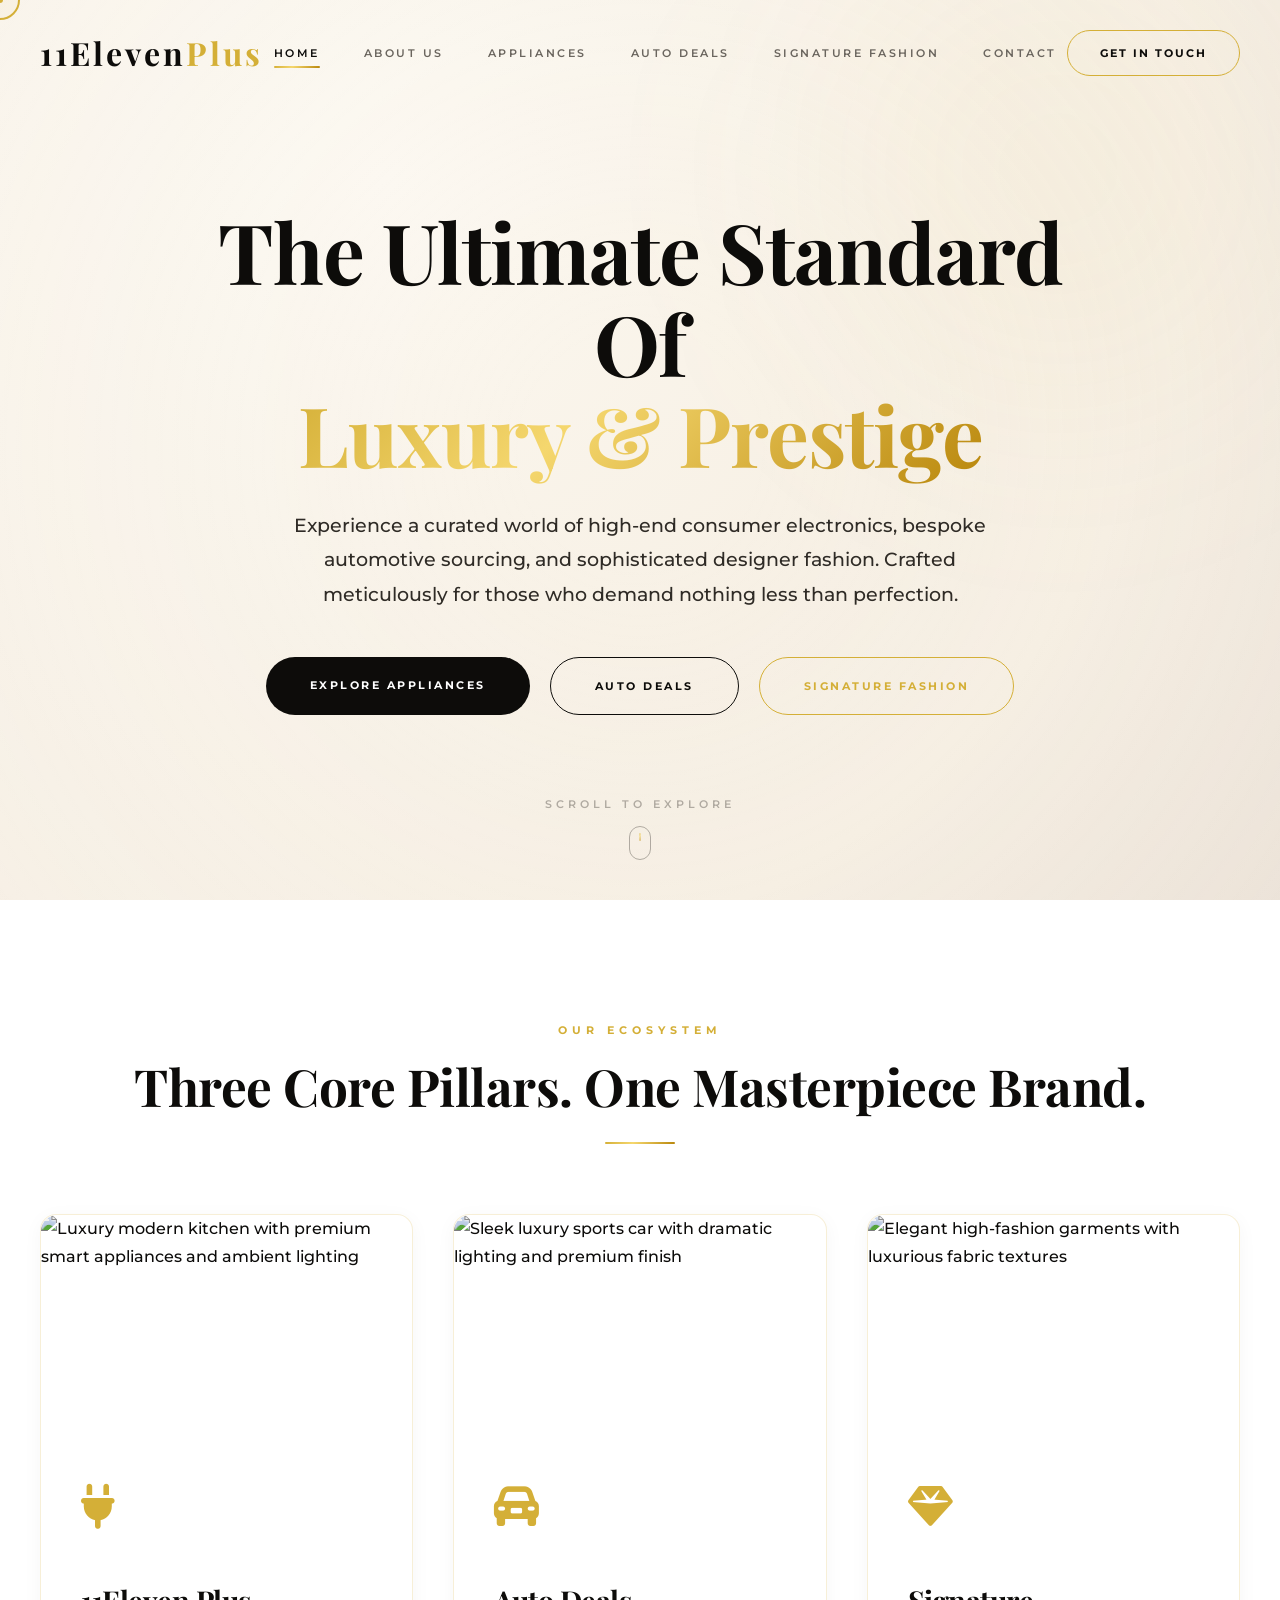
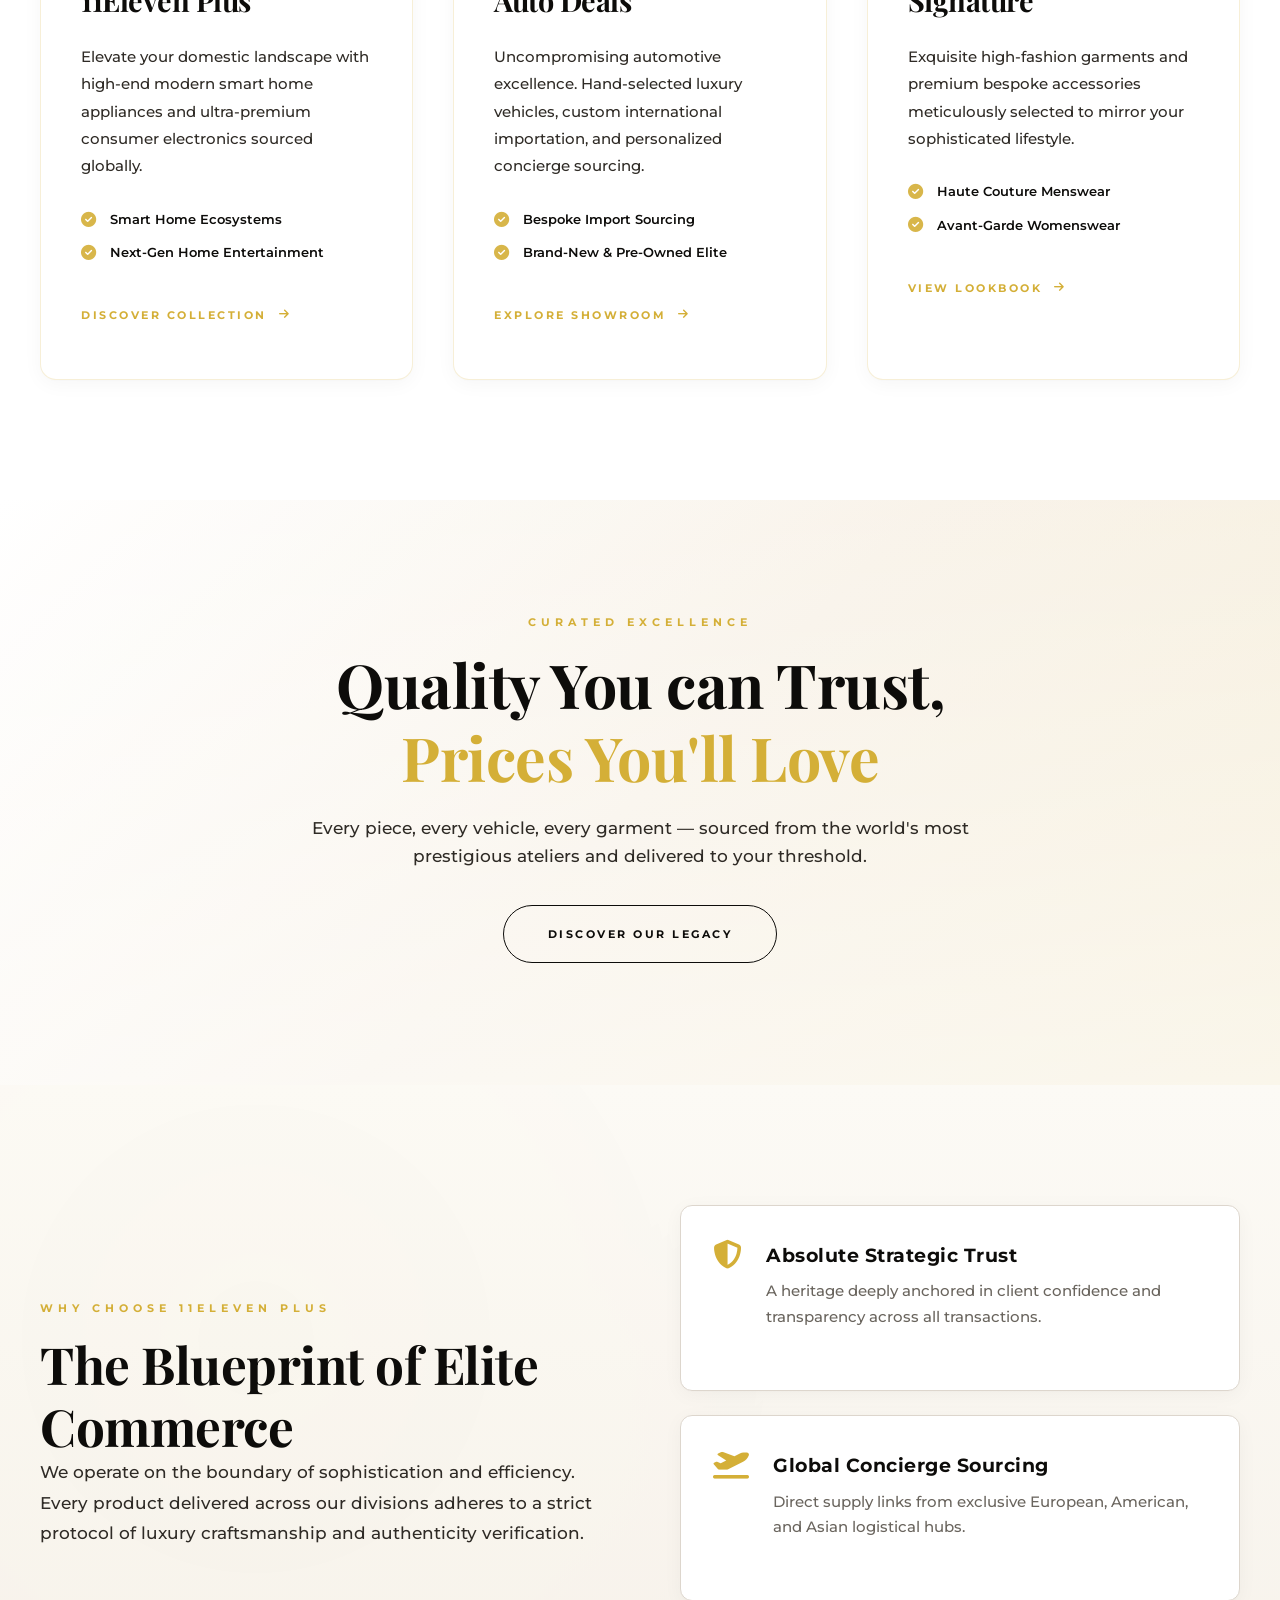
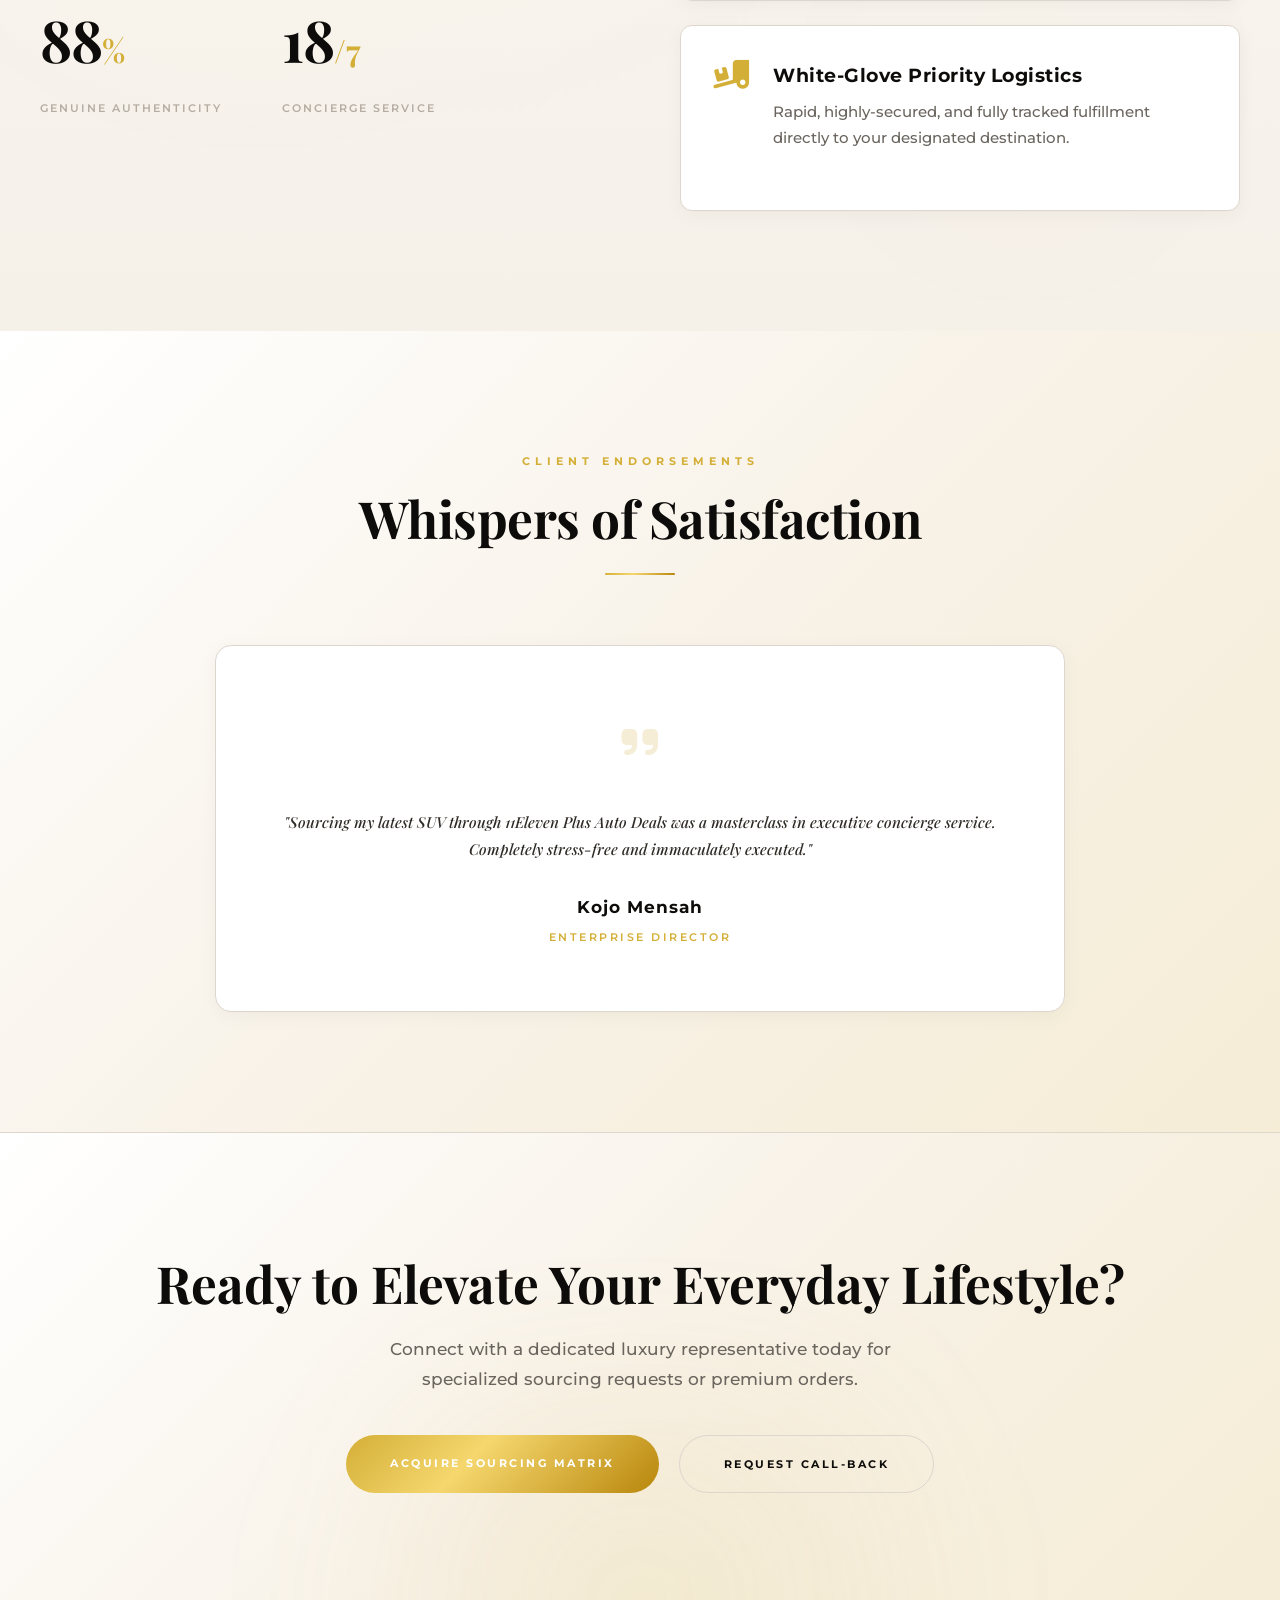
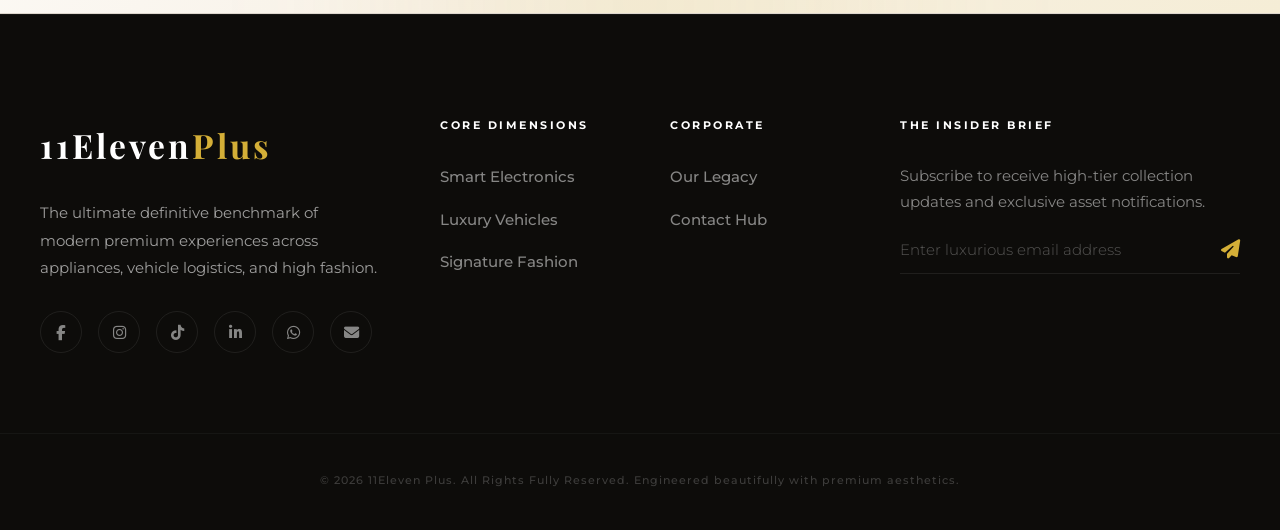
==== commit a340d6c1: "updates" ====
--- a/index.html
+++ b/index.html
@@ -7,7 +7,7 @@
     <meta name="description" content="Welcome to 11Eleven Plus. Discover elite home appliances, luxury automotive deals, and premium fashion collections under one elite parent brand.">
     <link rel="preconnect" href="https://fonts.googleapis.com">
     <link rel="preconnect" href="https://fonts.gstatic.com" crossorigin>
-    <link href="https://fonts.googleapis.com/css2?family=Montserrat:wght@300;400;500;600&family=Playfair+Display:ital,wght@0,400;0,600;0,700;1,400&display=swap" rel="stylesheet">
+    <link href="https://fonts.googleapis.com/css2?family=Montserrat:wght@300;400;500;600;700&family=Playfair+Display:ital,wght@0,400;0,600;0,700;1,400&display=swap" rel="stylesheet">
     <link rel="stylesheet" href="https://cdnjs.cloudflare.com/ajax/libs/font-awesome/6.4.0/css/all.min.css">
     <link rel="stylesheet" href="style.css">
 
@@ -47,7 +47,7 @@
                 <div class="menu-socials">
                     <a href="https://www.facebook.com/share/1C3CKjjL6a/?mibextid=wwXIfr" aria-label="Facebook"><i class="fab fa-facebook-f"></i></a>
                     <a href="https://www.instagram.com/11eleven_plus" aria-label="Instagram"><i class="fab fa-instagram"></i></a>
-                    <a href="https://www.tiktok.com/@11eleven_plus" aria-label="TikTok"><i class="fab fa-tiktok"></i></a>
+                    <a href="https://www.tiktok.com/@11elevenplus" aria-label="TikTok"><i class="fab fa-tiktok"></i></a>
                     <a href="https://www.linkedin.com/in/eleven-plus-334429421" aria-label="LinkedIn"><i class="fab fa-linkedin-in"></i></a>
                     <a href="https://wa.me/+233274923917" target="_blank" class="frame-link"><i class="fa-brands fa-whatsapp"></i> </a>
                 </div>
@@ -68,13 +68,12 @@
     HERO SECTION WITH BACKGROUND IMAGE
     ========================================================================== -->
     <section class="hero-section hero-home">
-        <!-- NEW: Hero background image layer -->
         <div class="hero-bg-image"></div>
         <div class="hero-bg-overlay"></div>
         <div class="animated-gradient-sphere"></div>
         <div class="hero-content">
             <h1>The Ultimate Standard Of <br><span class="gradient-text">Luxury & Prestige</span></h1>
-            <p style="color:white;">Experience a curated world of high-end consumer electronics, bespoke automotive sourcing, and sophisticated designer fashion. Crafted meticulously for those who demand nothing less than perfection.</p>
+            <p>Experience a curated world of high-end consumer electronics, bespoke automotive sourcing, and sophisticated designer fashion. Crafted meticulously for those who demand nothing less than perfection.</p>
             <div class="hero-cta-group">
                 <a href="appliances.html" class="btn btn-primary">Explore Appliances</a>
                 <a href="auto.html" class="btn btn-outline">Auto Deals</a>
@@ -186,7 +185,6 @@
     WHY CHOOSE US SECTION
     ========================================================================== -->
     <section class="why-choose-us section-padding dynamic-bg">
-        <!-- Subtle decorative background texture -->
         <div class="why-bg-texture"></div>
         <div class="container">
             <div class="why-grid">
@@ -286,7 +284,7 @@
                 <div class="footer-socials">
                     <a href="https://www.facebook.com/share/1C3CKjjL6a/?mibextid=wwXIfr" aria-label="Facebook"><i class="fab fa-facebook-f"></i></a>
                     <a href="https://www.instagram.com/11eleven_plus" aria-label="Instagram"><i class="fab fa-instagram"></i></a>
-                    <a href="https://www.tiktok.com/@11eleven_plus" aria-label="TikTok"><i class="fab fa-tiktok"></i></a>
+                    <a href="https://www.tiktok.com/@11elevenplus" aria-label="TikTok"><i class="fab fa-tiktok"></i></a>
                     <a href="https://www.linkedin.com/in/eleven-plus-334429421" aria-label="LinkedIn"><i class="fab fa-linkedin-in"></i></a>
                     <a href="https://wa.me/+233274923917" target="_blank" class="frame-link"><i class="fa-brands fa-whatsapp"></i> </a>
                     <a href="mailto:11Elevenplusgroups@gmail.com" aria-label="Email"><i class="fa-solid fa-envelope"></i></a>
--- a/style.css
+++ b/style.css
@@ -1,28 +1,104 @@
-/* ==========================================================================
-   01. DESIGN SYSTEM VARIABLES & CORE RESET
-   ========================================================================== */
+/* ========================================================================== */
+/* 01. DESIGN SYSTEM VARIABLES & CORE RESET                                 */
+/* ========================================================================== */
 :root {
-    --bg-dark: #070708;
-    --bg-surface: #0f1013;
-    --glass-bg: rgba(15, 16, 19, 0.65);
-    --glass-border: rgba(255, 255, 255, 0.08);
-    --glass-hover-bg: rgba(255, 255, 255, 0.05);
-    --glass-glow: rgba(212, 175, 55, 0.15);
-
-    /* Luxury Metallic Palette */
-    --gold: #d4af37;
-    --gold-bright: #f3e5ab;
-    --silver: #c0c0c0;
-    --white: #ffffff;
-    --text-muted: #a0a5b5;
-
-    /* Typography Layout */
+    /* --- Primary Colors --- */
+    --white: #FFFFFF;
+    --soft-white: #F5F0EB;
+    --off-white: #F5F6F8;
+    --cream: #FAF8F4;
+
+    /* --- Blacks & Grays --- */
+    --rich-black: #0D0C0A;
+    --charcoal: #1E1C18;
+    --dark-gray: #2F2B26;
+    --medium-gray: #6A655E;
+    --light-gray: #B5ADA3;
+    --silver-gray: #E8EAED;
+    --border-light: #DDD6CD;
+
+    /* --- Gold Palette - VIBRANT & LUMINOUS --- */
+    --gold: #D4AF37;
+    --gold-dark: #B8860B;
+    --gold-light: #F5D76E;
+    --gold-bright: #F9E9A0;
+    --gold-pale: #F5EDD6;
+    --gold-subtle: #E8DDC8;
+    --gold-glow: rgba(212, 175, 55, 0.25);
+    --gold-glow-strong: rgba(212, 175, 55, 0.45);
+
+    /* --- Accent Colors - POP --- */
+    --accent-orange: #E67E22;
+    --accent-teal: #1ABC9C;
+    --accent-rose: #E84393;
+    --accent-purple: #6C3483;
+
+    /* --- Gradients --- */
+    --gradient-gold: linear-gradient(135deg, #D4AF37 0%, #F5D76E 40%, #B8860B 100%);
+    --gradient-gold-subtle: linear-gradient(135deg, #F5EDD6 0%, #E8DDC8 50%, #F5EDD6 100%);
+    --gradient-white-gold: linear-gradient(135deg, #FFFFFF 0%, #F8F2E8 50%, #F5EDD6 100%);
+    --gradient-hero: radial-gradient(circle at 30% 20%, #FCF8F0 0%, #F5EDE0 70%, #E8DDD0 100%);
+    --gradient-section: linear-gradient(180deg, #FCFAF5 0%, #F5F0E8 100%);
+    --gradient-accent: linear-gradient(135deg, #E67E22, #D4AF37);
+
+    /* --- Shadows --- */
+    --shadow-sm: 0 2px 8px rgba(0, 0, 0, 0.06);
+    --shadow-md: 0 8px 32px rgba(0, 0, 0, 0.08);
+    --shadow-lg: 0 16px 48px rgba(0, 0, 0, 0.10);
+    --shadow-xl: 0 24px 64px rgba(0, 0, 0, 0.12);
+    --shadow-gold: 0 8px 32px rgba(212, 175, 55, 0.30);
+    --shadow-gold-lg: 0 16px 48px rgba(212, 175, 55, 0.35);
+    --shadow-card: 0 4px 20px rgba(0, 0, 0, 0.04), 0 1px 3px rgba(0, 0, 0, 0.02);
+    --shadow-card-hover: 0 12px 40px rgba(212, 175, 55, 0.20), 0 4px 12px rgba(0, 0, 0, 0.04);
+
+    /* --- Typography --- */
     --font-heading: 'Playfair Display', serif;
     --font-body: 'Montserrat', sans-serif;
 
-    /* Animation Easing */
-    --transition-premium: cubic-bezier(0.25, 1, 0.5, 1);
-    --anim-duration: 0.6s;
+    /* --- Font Sizes --- */
+    --text-xs: 0.7rem;
+    --text-sm: 0.8rem;
+    --text-base: 0.95rem;
+    --text-md: 1.05rem;
+    --text-lg: 1.2rem;
+    --text-xl: 1.4rem;
+    --text-2xl: 1.8rem;
+    --text-3xl: 2.4rem;
+    --text-4xl: 3.2rem;
+    --text-5xl: 4rem;
+
+    /* --- Spacing --- */
+    --spacing-xs: 4px;
+    --spacing-sm: 8px;
+    --spacing-md: 16px;
+    --spacing-lg: 24px;
+    --spacing-xl: 32px;
+    --spacing-2xl: 48px;
+    --spacing-3xl: 64px;
+    --spacing-4xl: 80px;
+    --spacing-5xl: 120px;
+
+    /* --- Border Radius --- */
+    --radius-sm: 4px;
+    --radius-md: 8px;
+    --radius-lg: 12px;
+    --radius-xl: 16px;
+    --radius-2xl: 24px;
+    --radius-full: 9999px;
+
+    /* --- Transitions --- */
+    --transition-smooth: cubic-bezier(0.25, 0.46, 0.45, 0.94);
+    --transition-premium: cubic-bezier(0.22, 1, 0.36, 1);
+    --transition-bounce: cubic-bezier(0.34, 1.56, 0.64, 1);
+    --transition-duration: 0.5s;
+    --transition-duration-fast: 0.3s;
+    --transition-duration-slow: 0.7s;
+
+    /* --- Glassmorphism --- */
+    --glass-bg: rgba(255, 255, 255, 0.92);
+    --glass-border: rgba(212, 175, 55, 0.20);
+    --glass-shadow: 0 8px 32px rgba(0, 0, 0, 0.04);
+    --glass-blur: 20px;
 }
 
 * {
@@ -32,7 +108,6 @@
     scroll-behavior: smooth;
 }
 
-/* Custom cursor set up for desktop screens only */
 @media (min-width: 992px) {
     * {
         cursor: none;
@@ -45,13 +120,15 @@
 }
 
 body {
-    background-color: var(--bg-dark);
-    color: var(--white);
+    background-color: var(--white);
+    color: var(--rich-black);
     font-family: var(--font-body);
-    font-weight: 300;
-    line-height: 1.6;
+    font-weight: 500;
+    line-height: 1.8;
     overflow-x: hidden;
     max-width: 100%;
+    -webkit-font-smoothing: antialiased;
+    -moz-osx-font-smoothing: grayscale;
 }
 
 img,
@@ -64,7 +141,7 @@
 a {
     color: inherit;
     text-decoration: none;
-    transition: all var(--anim-duration) var(--transition-premium);
+    transition: all var(--transition-duration) var(--transition-premium);
 }
 
 ul {
@@ -78,43 +155,80 @@
     padding: 0 40px;
 }
 
+@media (max-width: 768px) {
+    .container {
+        padding: 0 24px;
+    }
+}
+
+@media (max-width: 576px) {
+    .container {
+        padding: 0 16px;
+    }
+}
+
 .section-padding {
-    padding: 140px 0;
+    padding: var(--spacing-5xl) 0;
+}
+
+@media (max-width: 991px) {
+    .section-padding {
+        padding: var(--spacing-4xl) 0;
+    }
+}
+
+@media (max-width: 576px) {
+    .section-padding {
+        padding: var(--spacing-3xl) 0;
+    }
 }
 
 .text-center {
     text-align: center;
 }
+
 .gold-text {
     color: var(--gold);
-}
-
-/* Prevent body scrolling when mobile menu drawer opens */
+    font-weight: 700;
+}
+
+.gold-gradient-text {
+    background: var(--gradient-gold);
+    -webkit-background-clip: text;
+    -webkit-text-fill-color: transparent;
+    background-clip: text;
+}
+
+.section-bg-light {
+    background: var(--gradient-section);
+}
+
 body.lock-scroll {
     overflow: hidden;
 }
 
-/* ==========================================================================
-   02. PREMIUM CUSTOM CURSOR & INITIAL PRELOADER
-   ========================================================================== */
+/* ========================================================================== */
+/* 02. PREMIUM CUSTOM CURSOR & INITIAL PRELOADER                            */
+/* ========================================================================== */
 .custom-cursor {
-    width: 35px;
-    height: 35px;
-    border: 1px solid var(--gold);
+    width: 40px;
+    height: 40px;
+    border: 2px solid var(--gold);
     border-radius: 50%;
     position: fixed;
     transform: translate(-50%, -50%);
     pointer-events: none;
     z-index: 9999;
-    transition: transform 0.15s ease, background-color 0.3s ease;
+    transition: transform 0.2s ease, background-color 0.3s ease, border-color 0.3s ease;
     will-change: transform, left, top;
     backface-visibility: hidden;
+    background: rgba(212, 175, 55, 0.04);
 }
 
 .custom-cursor-dot {
     width: 6px;
     height: 6px;
-    background-color: var(--white);
+    background-color: var(--gold);
     border-radius: 50%;
     position: fixed;
     transform: translate(-50%, -50%);
@@ -130,12 +244,12 @@
     left: 0;
     width: 100%;
     height: 100%;
-    background-color: var(--bg-dark);
+    background-color: var(--white);
     z-index: 99999;
     display: flex;
     justify-content: center;
     align-items: center;
-    transition: opacity 0.8s var(--transition-premium);
+    transition: opacity 0.8s var(--transition-premium), visibility 0.8s var(--transition-premium);
 }
 
 .preloader-wrap {
@@ -144,9 +258,11 @@
 
 .preloader-logo {
     font-family: var(--font-heading);
-    font-size: 3rem;
-    letter-spacing: 4px;
-    margin-bottom: 20px;
+    font-size: 2.8rem;
+    letter-spacing: 6px;
+    margin-bottom: 24px;
+    font-weight: 700;
+    color: var(--rich-black);
 }
 
 .preloader-logo span {
@@ -154,12 +270,13 @@
 }
 
 .preloader-bar {
-    width: 140px;
-    height: 1px;
-    background-color: rgba(255, 255, 255, 0.1);
+    width: 180px;
+    height: 3px;
+    background-color: var(--silver-gray);
     margin: 0 auto;
     position: relative;
     overflow: hidden;
+    border-radius: 4px;
 }
 
 .preloader-bar::after {
@@ -169,8 +286,8 @@
     left: -100%;
     width: 100%;
     height: 100%;
-    background: linear-gradient(90deg, transparent, var(--gold), transparent);
-    animation: loadingTrack 1.5s infinite linear;
+    background: var(--gradient-gold);
+    animation: loadingTrack 1.4s infinite linear;
 }
 
 @keyframes loadingTrack {
@@ -179,9 +296,9 @@
     }
 }
 
-/* ==========================================================================
-   03. STICKY GLASSMORPHISM NAVIGATION HIERARCHY
-   ========================================================================== */
+/* ========================================================================== */
+/* 03. STICKY GLASSMORPHISM NAVIGATION                                      */
+/* ========================================================================== */
 .main-header {
     position: fixed;
     top: 0;
@@ -189,16 +306,22 @@
     width: 100%;
     z-index: 1000;
     isolation: isolate;
-    transition: padding 0.4s var(--transition-premium), background-color 0.4s var(--transition-premium);
-    padding: 30px 0;
+    transition: padding var(--transition-duration) var(--transition-premium),
+                background-color var(--transition-duration) var(--transition-premium),
+                backdrop-filter var(--transition-duration) var(--transition-premium),
+                border-color var(--transition-duration) var(--transition-premium),
+                box-shadow var(--transition-duration) var(--transition-premium);
+    padding: 24px 0;
+    background-color: transparent;
 }
 
 .main-header.scrolled {
-    padding: 15px 0;
-    background-color: var(--glass-bg);
-    backdrop-filter: blur(20px);
-    -webkit-backdrop-filter: blur(20px);
-    border-bottom: 1px solid var(--glass-border);
+    padding: 12px 0;
+    background-color: rgba(255, 255, 255, 0.98);
+    backdrop-filter: blur(24px);
+    -webkit-backdrop-filter: blur(24px);
+    border-bottom: 1px solid var(--border-light);
+    box-shadow: 0 2px 30px rgba(0, 0, 0, 0.06);
 }
 
 .header-container {
@@ -210,36 +333,61 @@
     padding: 0 40px;
 }
 
+@media (max-width: 991px) {
+    .header-container {
+        padding: 0 20px;
+    }
+}
+
 .logo {
     font-family: var(--font-heading);
-    font-size: 1.8rem;
+    font-size: 2rem;
     font-weight: 700;
-    letter-spacing: 2px;
+    letter-spacing: 3px;
+    transition: opacity var(--transition-duration-fast) var(--transition-premium);
+    color: var(--rich-black);
+}
+
+.logo:hover {
+    opacity: 0.7;
+}
+
+.logo .gold-text {
+    color: var(--gold);
 }
 
 .nav-list {
     display: flex;
-    gap: 40px;
+    gap: 44px;
 }
 
 .nav-link {
-    font-size: 0.85rem;
+    font-size: var(--text-xs);
     text-transform: uppercase;
-    letter-spacing: 2px;
-    font-weight: 400;
+    letter-spacing: 2.5px;
+    font-weight: 600;
     position: relative;
-    padding: 10px 0;
+    padding: 8px 0;
+    color: var(--medium-gray);
+    transition: color var(--transition-duration-fast) var(--transition-premium);
 }
 
 .nav-link::after {
     content: '';
     position: absolute;
     bottom: 0;
-    left: 0;
+    left: 50%;
+    transform: translateX(-50%);
     width: 0;
-    height: 1px;
-    background-color: var(--gold);
-    transition: width 0.4s var(--transition-premium);
+    height: 2px;
+    background: var(--gradient-gold);
+    transition: width var(--transition-duration) var(--transition-premium);
+    border-radius: 2px;
+}
+
+.nav-link:hover,
+.nav-link.active {
+    color: var(--rich-black);
 }
 
 .nav-link:hover::after,
@@ -254,19 +402,41 @@
 }
 
 .btn-nav {
-    border: 1px solid var(--glass-border);
-    padding: 12px 28px;
-    font-size: 0.8rem;
+    border: 1.5px solid var(--gold);
+    padding: 12px 32px;
+    font-size: var(--text-xs);
     text-transform: uppercase;
-    letter-spacing: 1.5px;
-    background-color: rgba(255, 255, 255, 0.02);
-    border-radius: 4px;
-    transition: all 0.4s var(--transition-premium);
+    letter-spacing: 2px;
+    font-weight: 700;
+    background: transparent;
+    border-radius: var(--radius-full);
+    transition: all var(--transition-duration) var(--transition-premium);
+    color: var(--rich-black);
+    position: relative;
+    overflow: hidden;
+}
+
+.btn-nav::before {
+    content: '';
+    position: absolute;
+    top: 0;
+    left: -100%;
+    width: 100%;
+    height: 100%;
+    background: var(--gradient-gold);
+    transition: left var(--transition-duration) var(--transition-premium);
+    z-index: -1;
 }
 
 .btn-nav:hover {
+    color: var(--white);
     border-color: var(--gold);
-    background-color: rgba(212, 175, 55, 0.05);
+    transform: translateY(-2px);
+    box-shadow: var(--shadow-gold);
+}
+
+.btn-nav:hover::before {
+    left: 0;
 }
 
 .menu-socials,
@@ -274,9 +444,153 @@
     display: none;
 }
 
-/* ==========================================================================
-   04. CINEMATIC HERO SECTION WITH BACKGROUND IMAGE
-   ========================================================================== */
+@media (max-width: 991px) {
+    .hamburger {
+        display: block;
+        background: none;
+        border: none;
+        position: relative;
+        z-index: 1002;
+        padding: 8px 0;
+        cursor: pointer;
+        flex-shrink: 0;
+    }
+
+    .hamburger .bar {
+        display: block;
+        width: 28px;
+        height: 2px;
+        background-color: var(--rich-black);
+        margin: 6px 0;
+        transition: var(--transition-duration-fast) var(--transition-premium);
+        transform-origin: center;
+        border-radius: 2px;
+    }
+
+    .hamburger.active .bar:nth-child(1) {
+        transform: rotate(-45deg) translate(-6px, 6px);
+    }
+    .hamburger.active .bar:nth-child(2) {
+        opacity: 0;
+        transform: scaleX(0);
+    }
+    .hamburger.active .bar:nth-child(3) {
+        transform: rotate(45deg) translate(-6px, -6px);
+    }
+
+    .nav-menu {
+        position: fixed;
+        top: 0;
+        right: 0;
+        width: min(420px, 85%);
+        height: 100vh;
+        height: 100dvh;
+        background: white;
+        backdrop-filter: blur(30px);
+        -webkit-backdrop-filter: blur(30px);
+        border-left: 1px solid var(--border-light);
+        display: flex;
+        flex-direction: column;
+        justify-content: center;
+        align-items: center;
+        transform: translateX(100%);
+        transition: transform var(--transition-duration) var(--transition-premium);
+        z-index: 1001;
+        padding: 50px 40px;
+        box-shadow: -30px 0 80px rgba(0, 0, 0, 0.08);
+        overflow-y: auto;
+    }
+
+    .nav-menu.active {
+        transform: translateX(0);
+    }
+
+    .nav-menu::before {
+        content: '';
+        position: fixed;
+        top: 0;
+        left: 0;
+        width: 100vw;
+        height: 100vh;
+        z-index: -1;
+        opacity: 0;
+        pointer-events: none;
+        transition: opacity var(--transition-duration) var(--transition-premium);
+    }
+
+    .nav-menu.active::before {
+        opacity: 1;
+        pointer-events: auto;
+    }
+
+    .nav-list {
+        flex-direction: column;
+        text-align: center;
+        gap: 28px;
+        margin-bottom: 40px;
+    }
+
+    .nav-link {
+        font-size: var(--text-lg);
+        letter-spacing: 3px;
+        color: var(--rich-black);
+        font-weight: 600;
+    }
+
+    .nav-link:hover {
+        color: var(--gold);
+    }
+
+    .menu-socials {
+        display: flex;
+        gap: 28px;
+        font-size: 1.1rem;
+    }
+
+    .menu-socials a {
+        color: var(--medium-gray);
+        transition: color var(--transition-duration-fast) var(--transition-premium),
+                    transform var(--transition-duration-fast) var(--transition-premium);
+    }
+
+    .menu-socials a:hover {
+        color: var(--gold);
+        transform: translateY(-2px);
+    }
+
+    .btn-nav {
+        padding: 10px 24px;
+        font-size: var(--text-xs);
+        letter-spacing: 1.5px;
+    }
+}
+
+@media (max-width: 576px) {
+    .logo {
+        font-size: 1.5rem;
+        letter-spacing: 2px;
+    }
+
+    .btn-nav {
+        padding: 8px 16px;
+        font-size: 0.55rem;
+        letter-spacing: 1px;
+    }
+
+    .nav-menu {
+        width: 75%;
+        padding: 40px 24px;
+    }
+
+    .nav-link {
+        font-size: var(--text-md);
+        letter-spacing: 2.5px;
+    }
+}
+
+/* ========================================================================== */
+/* 04. CINEMATIC HERO SECTION                                               */
+/* ========================================================================== */
 .hero-section {
     height: 100vh;
     display: flex;
@@ -284,12 +598,32 @@
     justify-content: center;
     position: relative;
     padding: 0 40px;
-    padding-top: 150px;
-    padding-bottom: 130px;
+    padding-top: 120px;
+    padding-bottom: 100px;
     overflow: hidden;
-}
-
-/* NEW: Hero background image layer */
+    min-height: 700px;
+    background: var(--gradient-hero);
+}
+
+@media (max-width: 768px) {
+    .hero-section {
+        padding: 0 24px;
+        padding-top: 100px;
+        padding-bottom: 80px;
+        min-height: 600px;
+    }
+}
+
+@media (max-width: 576px) {
+    .hero-section {
+        padding: 0 16px;
+        padding-top: 90px;
+        padding-bottom: 70px;
+        min-height: 500px;
+        height: 100dvh;
+    }
+}
+
 .hero-bg-image {
     position: absolute;
     top: 0;
@@ -301,27 +635,26 @@
     background-position: center 40%;
     background-repeat: no-repeat;
     z-index: 0;
-    /* Subtle parallax on desktop, fallback to scroll on mobile */
     background-attachment: scroll;
     will-change: transform;
     animation: heroImageZoom 20s ease-out forwards;
-}
-
-/* Gentle slow zoom on the hero image for cinematic effect */
-@keyframes heroImageZoom {
-    0% {
-        transform: scale(1.05);
-    }
-    100% {
-        transform: scale(1.0);
-    }
-}
-
-/* Fixed parallax on larger screens */
+    opacity: 0.10;
+}
+
 @media (min-width: 992px) {
     .hero-bg-image {
         background-attachment: fixed;
         animation: none;
+        opacity: 0.12;
+    }
+}
+
+@keyframes heroImageZoom {
+    0% {
+        transform: scale(1.08);
+    }
+    100% {
+        transform: scale(1.0);
     }
 }
 
@@ -331,11 +664,10 @@
     left: 0;
     width: 100%;
     height: 100%;
-    /* Darker overlay to maintain text readability while letting the image show through */
     background: radial-gradient(circle at center,
-            rgba(7, 7, 8, 0.25) 15%,
-            rgba(7, 7, 8, 0.7) 55%,
-            rgba(7, 7, 8, 0.92) 100%);
+            rgba(255, 255, 255, 0.0) 15%,
+            rgba(255, 255, 255, 0.1) 50%,
+            rgba(255, 255, 255, 0.2) 100%);
     z-index: 1;
 }
 
@@ -343,11 +675,11 @@
     position: absolute;
     top: -20%;
     right: -10%;
-    width: 600px;
-    height: 600px;
+    width: 700px;
+    height: 700px;
     background: radial-gradient(circle, rgba(212, 175, 55, 0.08) 0%, transparent 70%);
-    filter: blur(80px);
-    animation: drift 12s infinite alternate ease-in-out;
+    filter: blur(100px);
+    animation: drift 14s infinite alternate ease-in-out;
     z-index: 0;
 }
 
@@ -356,7 +688,7 @@
         transform: translate(0, 0) scale(1);
     }
     100% {
-        transform: translate(-80px, 40px) scale(1.15);
+        transform: translate(-100px, 50px) scale(1.15);
     }
 }
 
@@ -369,25 +701,29 @@
 
 .hero-content h1 {
     font-family: var(--font-heading);
-    font-size: clamp(2.3rem, 4.5vw + 1.1rem, 4.5rem);
-    line-height: 1.15;
+    font-size: clamp(2.8rem, 5vw + 1.2rem, 5.2rem);
+    line-height: 1.1;
     letter-spacing: -1px;
-    margin-bottom: 30px;
+    margin-bottom: 28px;
+    font-weight: 700;
+    color: var(--rich-black);
 }
 
 .gradient-text {
-    background: linear-gradient(135deg, var(--white) 30%, var(--silver) 60%, var(--gold) 100%);
+    background: var(--gradient-gold);
     -webkit-background-clip: text;
     -webkit-text-fill-color: transparent;
     background-clip: text;
+    font-weight: 700;
 }
 
 .hero-content p {
-    font-size: clamp(0.92rem, 0.5vw + 0.8rem, 1.1rem);
-    color: var(--text-muted);
+    font-size: clamp(1rem, 0.6vw + 0.85rem, 1.2rem);
+    color: var(--dark-gray);
     max-width: 700px;
     margin: 0 auto 45px;
-    font-weight: 300;
+    font-weight: 500;
+    line-height: 1.8;
 }
 
 .hero-cta-group {
@@ -397,53 +733,16 @@
     flex-wrap: wrap;
 }
 
-/* Core Buttons Architecture */
-.btn {
-    padding: 18px 40px;
-    font-size: 0.85rem;
-    text-transform: uppercase;
-    letter-spacing: 2px;
-    font-weight: 500;
-    border-radius: 4px;
-    transition: all 0.5s var(--transition-premium);
-    display: inline-block;
-    cursor: pointer;
-    border: none;
-    font-family: var(--font-body);
-}
-
-.btn-primary {
-    background-color: var(--white);
-    color: var(--bg-dark);
-}
-
-.btn-primary:hover {
-    background-color: var(--gold);
-    color: var(--bg-dark);
-    box-shadow: 0 10px 30px rgba(212, 175, 55, 0.25);
-}
-
-.btn-outline {
-    border: 1px solid var(--glass-border);
-    background-color: var(--glass-bg);
-}
-
-.btn-outline:hover {
-    border-color: var(--white);
-    background-color: var(--white);
-    color: var(--bg-dark);
-}
-
-.btn-gold {
-    border: 1px solid var(--gold);
-    color: var(--gold);
-    background: transparent;
-}
-
-.btn-gold:hover {
-    background-color: var(--gold);
-    color: var(--bg-dark);
-    box-shadow: 0 10px 30px rgba(212, 175, 55, 0.2);
+@media (max-width: 576px) {
+    .hero-cta-group {
+        flex-direction: column;
+        align-items: center;
+    }
+    .hero-cta-group .btn {
+        width: 100%;
+        max-width: 280px;
+        text-align: center;
+    }
 }
 
 .scroll-down-indicator {
@@ -456,32 +755,46 @@
     flex-direction: column;
     align-items: center;
     gap: 12px;
-    opacity: 0.6;
+    opacity: 0.5;
+    width: auto;
+}
+
+@media (max-width: 576px) {
+    .scroll-down-indicator {
+        bottom: 24px;
+        gap: 8px;
+        opacity: 0.4;
+        left: 50%;
+        transform: translateX(-50%);
+    }
 }
 
 .scroll-down-indicator span {
-    font-size: 0.65rem;
+    font-size: var(--text-xs);
     text-transform: uppercase;
-    letter-spacing: 3px;
+    letter-spacing: 4px;
+    color: var(--medium-gray);
+    font-weight: 600;
 }
 
 .mouse-icon {
-    width: 20px;
-    height: 32px;
-    border: 1px solid var(--white);
-    border-radius: 12px;
+    width: 22px;
+    height: 34px;
+    border: 1.5px solid var(--medium-gray);
+    border-radius: 14px;
     position: relative;
 }
 
 .mouse-icon .wheel {
     width: 2px;
-    height: 6px;
-    background-color: var(--gold);
+    height: 8px;
+    background: var(--gradient-gold);
     position: absolute;
     top: 6px;
     left: 50%;
     transform: translateX(-50%);
-    animation: scrollWheel 1.6s infinite ease-in-out;
+    border-radius: 2px;
+    animation: scrollWheel 1.8s infinite ease-in-out;
 }
 
 @keyframes scrollWheel {
@@ -495,63 +808,106 @@
     }
 }
 
-/* ==========================================================================
-   05. LUXURY GLASSMORPHISM CARDS GRID WITH CARD IMAGES
-   ========================================================================== */
+/* ========================================================================== */
+/* 05. LUXURY GLASSMORPHISM CARDS GRID                                     */
+/* ========================================================================== */
 .section-header {
-    margin-bottom: 80px;
+    margin-bottom: 70px;
+}
+
+@media (max-width: 991px) {
+    .section-header {
+        margin-bottom: 50px;
+    }
+}
+
+@media (max-width: 576px) {
+    .section-header {
+        margin-bottom: 40px;
+    }
 }
 
 .subtitle {
-    font-size: 0.8rem;
+    font-size: var(--text-xs);
     text-transform: uppercase;
-    letter-spacing: 4px;
+    letter-spacing: 5px;
     color: var(--gold);
     display: block;
-    margin-bottom: 15px;
+    margin-bottom: 16px;
+    font-weight: 700;
 }
 
 .section-title {
     font-family: var(--font-heading);
-    font-size: clamp(1.7rem, 2.2vw + 1.1rem, 2.8rem);
-    font-weight: 400;
-    line-height: 1.25;
+    font-size: clamp(2rem, 2.5vw + 1.2rem, 3.2rem);
+    font-weight: 700;
+    line-height: 1.2;
+    letter-spacing: -0.5px;
+    color: var(--rich-black);
 }
 
 .gold-divider {
-    width: 60px;
-    height: 1px;
-    background-color: var(--gold);
-    margin: 25px auto 0;
+    width: 70px;
+    height: 2px;
+    background: var(--gradient-gold);
+    margin: 24px auto 0;
+    border-radius: 2px;
 }
 
 .divisions-grid {
     display: grid;
-    grid-template-columns: repeat(auto-fit, minmax(360px, 1fr));
+    grid-template-columns: repeat(auto-fit, minmax(340px, 1fr));
     gap: 40px;
 }
 
-/* Glassmorphism Structural Definition */
+@media (max-width: 768px) {
+    .divisions-grid {
+        grid-template-columns: 1fr;
+        gap: 30px;
+    }
+}
+
 .glass-card {
     background: var(--glass-bg);
     border: 1px solid var(--glass-border);
-    backdrop-filter: blur(15px);
-    -webkit-backdrop-filter: blur(15px);
-    border-radius: 8px;
+    backdrop-filter: blur(var(--glass-blur));
+    -webkit-backdrop-filter: blur(var(--glass-blur));
+    border-radius: var(--radius-xl);
     padding: 50px 40px;
     position: relative;
     overflow: hidden;
-    transition: transform 0.5s var(--transition-premium), border-color 0.5s var(--transition-premium);
-}
-
-/* NEW: Card header image — spans full width at the top of each glass card */
+    transition: transform var(--transition-duration) var(--transition-premium),
+                border-color var(--transition-duration) var(--transition-premium),
+                box-shadow var(--transition-duration) var(--transition-premium);
+    box-shadow: var(--shadow-card);
+    background: var(--white);
+}
+
+.glass-card:hover {
+    transform: translateY(-10px);
+    border-color: var(--gold);
+    box-shadow: var(--shadow-card-hover), var(--shadow-gold);
+}
+
 .card-image {
-    margin: -50px -40px 30px -40px;
-    height: 210px;
+    margin: -50px -40px 32px -40px;
+    height: 220px;
     overflow: hidden;
     position: relative;
     z-index: 1;
-    border-radius: 8px 8px 0 0;
+    border-radius: var(--radius-xl) var(--radius-xl) 0 0;
+}
+
+@media (max-width: 576px) {
+    .glass-card {
+        padding: 28px 20px;
+        border-radius: var(--radius-lg);
+    }
+    .card-image {
+        margin: -28px -20px 24px -20px;
+        height: 160px;
+        border-radius: var(--radius-lg) var(--radius-lg) 0 0;
+    }
 }
 
 .card-image img {
@@ -559,116 +915,150 @@
     height: 100%;
     object-fit: cover;
     display: block;
-    transition: transform 0.7s var(--transition-premium), filter 0.5s var(--transition-premium);
-    filter: brightness(0.85) saturate(0.9);
-}
-
-/* Subtle zoom on card image hover */
+    transition: transform var(--transition-duration-slow) var(--transition-premium),
+                filter var(--transition-duration) var(--transition-premium);
+    filter: brightness(0.95) saturate(0.95);
+}
+
 .glass-card:hover .card-image img {
     transform: scale(1.06);
-    filter: brightness(0.95) saturate(1.0);
+    filter: brightness(1.0) saturate(1.0);
 }
 
 .card-glow-element {
     position: absolute;
     top: var(--y, 0px);
     left: var(--x, 0px);
-    width: 300px;
-    height: 300px;
-    background: radial-gradient(circle, var(--glass-glow) 0%, transparent 70%);
+    width: 350px;
+    height: 350px;
+    background: radial-gradient(circle, rgba(212, 175, 55, 0.12) 0%, transparent 70%);
     transform: translate(-50%, -50%);
     pointer-events: none;
     opacity: 0;
-    transition: opacity 0.5s ease;
+    transition: opacity var(--transition-duration) ease;
     z-index: 0;
+    border-radius: 50%;
 }
 
 .glass-card:hover .card-glow-element {
     opacity: 1;
 }
 
-.glass-card:hover {
-    transform: translateY(-10px);
-    border-color: rgba(212, 175, 55, 0.3);
-}
-
 .card-icon {
-    font-size: 2.5rem;
+    font-size: 2.8rem;
     color: var(--gold);
-    margin-bottom: 30px;
+    margin-bottom: 28px;
     position: relative;
     z-index: 1;
+    transition: transform var(--transition-duration) var(--transition-premium);
+}
+
+.division-card:hover .card-icon {
+    transform: scale(1.12) rotate(-3deg);
 }
 
 .glass-card h3 {
     font-family: var(--font-heading);
-    font-size: 1.75rem;
-    margin-bottom: 15px;
+    font-size: var(--text-2xl);
+    margin-bottom: 16px;
     position: relative;
     z-index: 1;
+    font-weight: 700;
+    letter-spacing: -0.5px;
+    color: var(--rich-black);
+}
+
+@media (max-width: 576px) {
+    .glass-card h3 {
+        font-size: var(--text-xl);
+    }
 }
 
 .glass-card p {
-    color: var(--text-muted);
-    font-size: 0.95rem;
-    margin-bottom: 30px;
+    color: var(--dark-gray);
+    font-size: var(--text-base);
+    margin-bottom: 28px;
     position: relative;
     z-index: 1;
+    line-height: 1.8;
+    font-weight: 500;
 }
 
 .card-features {
-    margin-bottom: 40px;
+    margin-bottom: 36px;
     position: relative;
     z-index: 1;
 }
 
 .card-features li {
-    font-size: 0.85rem;
-    color: var(--white);
+    font-size: var(--text-sm);
+    color: var(--rich-black);
     display: flex;
     align-items: center;
-    gap: 12px;
-    margin-bottom: 12px;
+    gap: 14px;
+    margin-bottom: 10px;
+    font-weight: 600;
 }
 
 .card-features i {
     color: var(--gold);
-    font-size: 0.9rem;
+    font-size: var(--text-base);
+    opacity: 0.9;
 }
 
 .card-btn {
-    font-size: 0.8rem;
+    font-size: var(--text-xs);
     text-transform: uppercase;
-    letter-spacing: 2px;
-    font-weight: 500;
+    letter-spacing: 2.5px;
+    font-weight: 700;
     display: inline-flex;
     align-items: center;
-    gap: 10px;
+    gap: 12px;
     color: var(--gold);
     position: relative;
     z-index: 1;
+    transition: color var(--transition-duration-fast) var(--transition-premium);
+}
+
+.card-btn:hover {
+    color: var(--gold-dark);
 }
 
 .card-btn i {
-    transition: transform 0.4s var(--transition-premium);
+    transition: transform var(--transition-duration) var(--transition-premium);
 }
 
 .glass-card:hover .card-btn i {
     transform: translateX(6px);
 }
 
-/* ==========================================================================
-   06. NEW: FULL-WIDTH SHOWCASE IMAGE STRIP
-   ========================================================================== */
+/* ========================================================================== */
+/* 06. SHOWCASE IMAGE STRIP                                                 */
+/* ========================================================================== */
 .showcase-strip {
     position: relative;
     height: 65vh;
-    min-height: 420px;
+    min-height: 440px;
     display: flex;
     align-items: center;
     justify-content: center;
     overflow: hidden;
     isolation: isolate;
+    background: var(--gradient-white-gold);
+}
+
+@media (max-width: 991px) {
+    .showcase-strip {
+        height: 55vh;
+        min-height: 360px;
+    }
+}
+
+@media (max-width: 576px) {
+    .showcase-strip {
+        height: 50vh;
+        min-height: 300px;
+    }
 }
 
 .showcase-bg-image {
@@ -682,7 +1072,7 @@
     background-position: center 55%;
     background-repeat: no-repeat;
     z-index: 0;
-    /* Fixed parallax on desktop */
+    opacity: 0.12;
 }
 
 @media (min-width: 992px) {
@@ -698,9 +1088,9 @@
     width: 100%;
     height: 100%;
     background: linear-gradient(180deg,
-            rgba(7, 7, 8, 0.55) 0%,
-            rgba(7, 7, 8, 0.75) 50%,
-            rgba(7, 7, 8, 0.9) 100%);
+            rgba(255, 255, 255, 0.1) 0%,
+            rgba(255, 255, 255, 0.3) 50%,
+            rgba(255, 255, 255, 0.5) 100%);
     z-index: 1;
 }
 
@@ -708,35 +1098,50 @@
     position: relative;
     z-index: 2;
     text-align: center;
-    max-width: 700px;
+    max-width: 750px;
     padding: 0 40px;
+}
+
+@media (max-width: 576px) {
+    .showcase-content {
+        padding: 0 20px;
+    }
 }
 
 .showcase-title {
     font-family: var(--font-heading);
-    font-size: clamp(1.8rem, 3vw + 1rem, 3.2rem);
-    font-weight: 400;
+    font-size: clamp(2.2rem, 3.5vw + 1.2rem, 3.8rem);
+    font-weight: 700;
     line-height: 1.2;
-    margin-bottom: 18px;
-    color: var(--white);
+    margin-bottom: 20px;
+    color: var(--rich-black);
+    letter-spacing: -0.5px;
 }
 
 .showcase-desc {
-    color: var(--text-muted);
-    font-size: 1.05rem;
-    margin-bottom: 32px;
-    line-height: 1.5;
-}
-
-/* ==========================================================================
-   07. WHY CHOOSE US & ANIMATED METRICS
-   ========================================================================== */
+    color: var(--dark-gray);
+    font-size: var(--text-md);
+    margin-bottom: 34px;
+    line-height: 1.7;
+    font-weight: 500;
+}
+
+@media (max-width: 576px) {
+    .showcase-desc {
+        font-size: var(--text-base);
+        margin-bottom: 26px;
+    }
+}
+
+/* ========================================================================== */
+/* 07. WHY CHOOSE US & ANIMATED METRICS                                    */
+/* ========================================================================== */
 .why-choose-us {
     position: relative;
     isolation: isolate;
-}
-
-/* Subtle decorative background texture */
+    background: var(--gradient-section);
+}
+
 .why-bg-texture {
     position: absolute;
     top: 0;
@@ -745,10 +1150,10 @@
     height: 100%;
     z-index: 0;
     pointer-events: none;
-    opacity: 0.03;
+    opacity: 0.04;
     background-image:
-        radial-gradient(circle at 20% 30%, rgba(212, 175, 55, 0.4) 0%, transparent 50%),
-        radial-gradient(circle at 80% 70%, rgba(255, 255, 255, 0.2) 0%, transparent 50%);
+        radial-gradient(circle at 20% 30%, rgba(212, 175, 55, 0.3) 0%, transparent 50%),
+        radial-gradient(circle at 80% 70%, rgba(212, 175, 55, 0.15) 0%, transparent 50%);
     background-size: 100% 100%;
 }
 
@@ -761,10 +1166,26 @@
     z-index: 1;
 }
 
+@media (max-width: 991px) {
+    .why-grid {
+        grid-template-columns: 1fr;
+        gap: 50px;
+    }
+}
+
 .section-desc {
-    color: var(--text-muted);
+    color: var(--dark-gray);
     margin-bottom: 40px;
-    font-size: 1.05rem;
+    font-size: var(--text-md);
+    line-height: 1.8;
+    font-weight: 500;
+}
+
+@media (max-width: 576px) {
+    .section-desc {
+        font-size: var(--text-base);
+        margin-bottom: 30px;
+    }
 }
 
 .counter-row {
@@ -772,106 +1193,179 @@
     gap: 60px;
 }
 
+@media (max-width: 576px) {
+    .counter-row {
+        gap: 30px;
+        flex-wrap: wrap;
+    }
+}
+
 .counter-item {
     font-family: var(--font-heading);
 }
 
 .counter-number {
-    font-size: 3.5rem;
-    font-weight: 600;
+    font-size: 3.6rem;
+    font-weight: 700;
+    letter-spacing: -1px;
+    color: var(--rich-black);
+}
+
+@media (max-width: 576px) {
+    .counter-number {
+        font-size: 2.6rem;
+    }
 }
 
 .counter-suffix {
     font-size: 2rem;
     color: var(--gold);
+    font-weight: 700;
+}
+
+@media (max-width: 576px) {
+    .counter-suffix {
+        font-size: 1.6rem;
+    }
 }
 
 .counter-label {
     font-family: var(--font-body);
-    font-size: 0.8rem;
+    font-size: var(--text-xs);
     text-transform: uppercase;
-    letter-spacing: 1.5px;
-    color: var(--text-muted);
-    margin-top: 5px;
+    letter-spacing: 2px;
+    color: var(--light-gray);
+    margin-top: 6px;
+    font-weight: 600;
 }
 
 .why-points-side {
     display: flex;
     flex-direction: column;
-    gap: 25px;
+    gap: 24px;
 }
 
 .why-point-card {
     display: flex;
-    gap: 25px;
+    gap: 24px;
     align-items: flex-start;
-    padding: 35px;
+    padding: 32px;
+    border-radius: var(--radius-lg);
+    background: var(--white);
+    border: 1px solid var(--border-light);
+    box-shadow: var(--shadow-card);
+    transition: transform var(--transition-duration) var(--transition-premium),
+                border-color var(--transition-duration) var(--transition-premium),
+                box-shadow var(--transition-duration) var(--transition-premium);
+}
+
+.why-point-card:hover {
+    transform: translateX(6px);
+    border-color: var(--gold);
+    box-shadow: var(--shadow-card-hover);
+}
+
+@media (max-width: 576px) {
+    .why-point-card {
+        flex-direction: column;
+        align-items: flex-start;
+        padding: 24px 20px;
+        gap: 14px;
+    }
 }
 
 .why-point-card i {
     font-size: 1.8rem;
-    margin-top: 4px;
+    margin-top: 2px;
+    transition: transform var(--transition-duration) var(--transition-premium);
+}
+
+.why-point-card:hover i {
+    transform: scale(1.1);
 }
 
 .why-point-card h4 {
-    font-size: 1.15rem;
-    margin-bottom: 8px;
+    font-size: var(--text-lg);
+    margin-bottom: 6px;
+    font-weight: 700;
+    letter-spacing: 0.5px;
+    color: var(--rich-black);
+}
+
+.why-point-card p {
+    color: var(--medium-gray);
+    font-size: var(--text-base);
+    line-height: 1.7;
     font-weight: 500;
 }
 
-.why-point-card p {
-    color: var(--text-muted);
-    font-size: 0.9rem;
-}
-
-/* ==========================================================================
-   08. TESTIMONIALS SLIDER CONFIGURATION
-   ========================================================================== */
+/* ========================================================================== */
+/* 08. TESTIMONIALS                                                          */
+/* ========================================================================== */
+.testimonials-section {
+    background: var(--gradient-white-gold);
+}
+
 .testimonials-slider {
-    max-width: 800px;
+    max-width: 850px;
     margin: 0 auto;
 }
 
 .testimonial-card {
     text-align: center;
-    padding: 60px;
+    padding: 60px 50px;
+    border-radius: var(--radius-xl);
+    background: var(--white);
+    border: 1px solid var(--border-light);
+    box-shadow: var(--shadow-card);
+}
+
+@media (max-width: 576px) {
+    .testimonial-card {
+        padding: 32px 20px;
+        border-radius: var(--radius-lg);
+    }
 }
 
 .quote-icon {
-    font-size: 2.2rem;
-    color: rgba(212, 175, 55, 0.2);
-    margin-bottom: 25px;
+    font-size: 2.6rem;
+    color: var(--gold-pale);
+    margin-bottom: 28px;
 }
 
 .testimonial-text {
     font-family: var(--font-heading);
-    font-size: clamp(1.15rem, 1.5vw + 0.85rem, 1.5rem);
+    font-size: clamp(1.15rem, 1.6vw + 0.9rem, 1.6rem);
     font-style: italic;
-    line-height: 1.5;
-    margin-bottom: 30px;
+    line-height: 1.6;
+    margin-bottom: 32px;
+    font-weight: 600;
+    color: var(--rich-black);
 }
 
 .client-meta h5 {
-    font-size: 1rem;
-    font-weight: 500;
+    font-size: var(--text-md);
+    font-weight: 700;
     letter-spacing: 1px;
+    color: var(--rich-black);
 }
 
 .client-meta span {
-    font-size: 0.75rem;
+    font-size: var(--text-xs);
     color: var(--gold);
     text-transform: uppercase;
-    letter-spacing: 2px;
-}
-
-/* ==========================================================================
-   09. INDUSTRIAL CTA EMBEDDED BANNER
-   ========================================================================== */
+    letter-spacing: 2.5px;
+    font-weight: 600;
+}
+
+/* ========================================================================== */
+/* 09. CTA BANNER                                                            */
+/* ========================================================================== */
 .cta-section {
     position: relative;
-    background-color: var(--bg-surface);
-    border-top: 1px solid var(--glass-border);
-    border-bottom: 1px solid var(--glass-border);
+    background: var(--gradient-white-gold);
+    border-top: 1px solid var(--border-light);
+    border-bottom: 1px solid var(--border-light);
     overflow: hidden;
 }
 
@@ -880,23 +1374,34 @@
     bottom: -50%;
     left: 50%;
     transform: translateX(-50%);
-    width: 800px;
-    height: 400px;
-    background: radial-gradient(circle, rgba(212, 175, 55, 0.06) 0%, transparent 70%);
-    filter: blur(50px);
+    width: 900px;
+    height: 500px;
+    background: radial-gradient(circle, rgba(212, 175, 55, 0.12) 0%, transparent 70%);
+    filter: blur(60px);
 }
 
 .cta-section h2 {
     font-family: var(--font-heading);
-    font-size: clamp(1.6rem, 2vw + 1.1rem, 3rem);
+    font-size: clamp(2rem, 2.5vw + 1.2rem, 3.4rem);
     margin-bottom: 20px;
-    line-height: 1.25;
+    line-height: 1.2;
+    font-weight: 700;
+    color: var(--rich-black);
 }
 
 .cta-section p {
-    color: var(--text-muted);
+    color: var(--medium-gray);
     max-width: 600px;
     margin: 0 auto 40px;
+    font-size: var(--text-md);
+    font-weight: 500;
+}
+
+@media (max-width: 576px) {
+    .cta-section p {
+        font-size: var(--text-base);
+        margin-bottom: 30px;
+    }
 }
 
 .cta-buttons {
@@ -906,32 +1411,146 @@
     flex-wrap: wrap;
 }
 
+@media (max-width: 576px) {
+    .cta-buttons {
+        flex-direction: column;
+        align-items: center;
+    }
+    .cta-buttons .btn {
+        width: 100%;
+        max-width: 280px;
+        text-align: center;
+    }
+}
+
+/* ========================================================================== */
+/* 10. BUTTONS                                                               */
+/* ========================================================================== */
+.btn {
+    padding: 18px 44px;
+    font-size: var(--text-xs);
+    text-transform: uppercase;
+    letter-spacing: 2.5px;
+    font-weight: 700;
+    border-radius: var(--radius-full);
+    transition: all var(--transition-duration) var(--transition-premium);
+    display: inline-block;
+    cursor: pointer;
+    border: none;
+    font-family: var(--font-body);
+    position: relative;
+    overflow: hidden;
+    background: transparent;
+    color: var(--rich-black);
+}
+
+.btn::after {
+    content: '';
+    position: absolute;
+    top: 0;
+    left: -75%;
+    width: 45%;
+    height: 100%;
+    background: linear-gradient(120deg, transparent, rgba(255, 255, 255, 0.3), transparent);
+    transform: skewX(-20deg);
+    transition: left var(--transition-duration-slow) var(--transition-premium);
+    pointer-events: none;
+}
+
+.btn:hover::after {
+    left: 130%;
+}
+
+@media (max-width: 576px) {
+    .btn {
+        padding: 14px 28px;
+        font-size: var(--text-xs);
+        letter-spacing: 2px;
+    }
+}
+
+.btn-primary {
+    background: var(--rich-black);
+    color: var(--white);
+}
+
+.btn-primary:hover {
+    background: var(--gradient-gold);
+    color: var(--white);
+    transform: translateY(-3px);
+    box-shadow: var(--shadow-gold);
+}
+
+.btn-outline {
+    border: 1.5px solid var(--rich-black);
+    background: transparent;
+    color: var(--rich-black);
+}
+
+.btn-outline:hover {
+    border-color: var(--gold);
+    background: var(--gradient-gold);
+    color: var(--white);
+    transform: translateY(-3px);
+    box-shadow: var(--shadow-gold);
+}
+
+.btn-gold {
+    border: 1.5px solid var(--gold);
+    color: var(--gold);
+    background: transparent;
+}
+
+.btn-gold:hover {
+    background: var(--gradient-gold);
+    color: var(--white);
+    transform: translateY(-3px);
+    box-shadow: var(--shadow-gold);
+}
+
 .btn-gold-filled {
-    background-color: var(--gold);
-    color: var(--bg-dark);
+    background: var(--gradient-gold);
+    color: var(--white);
 }
 
 .btn-gold-filled:hover {
-    background-color: var(--white);
-    box-shadow: 0 10px 30px rgba(255, 255, 255, 0.1);
+    background: var(--gradient-gold);
+    transform: translateY(-3px);
+    box-shadow: var(--shadow-gold-lg);
 }
 
 .btn-secondary {
-    border: 1px solid var(--glass-border);
+    border: 1.5px solid var(--border-light);
     background: transparent;
+    color: var(--rich-black);
 }
 
 .btn-secondary:hover {
-    border-color: var(--white);
-}
-
-/* ==========================================================================
-   10. LUXURY MASTER FOOTER BLOCK
-   ========================================================================== */
+    border-color: var(--gold);
+    background: var(--gradient-gold);
+    color: var(--white);
+    transform: translateY(-3px);
+}
+
+/* ========================================================================== */
+/* 11. MASTER FOOTER                                                        */
+/* ========================================================================== */
 .main-footer {
-    background-color: #0b0c0e;
-    border-top: 1px solid var(--glass-border);
+    background-color: var(--rich-black);
+    border-top: 1px solid rgba(255, 255, 255, 0.04);
     padding: 100px 0 40px;
+}
+
+@media (max-width: 991px) {
+    .main-footer {
+        padding: 70px 0 30px;
+    }
+}
+
+@media (max-width: 576px) {
+    .main-footer {
+        padding: 50px 0 24px;
+    }
 }
 
 .footer-grid {
@@ -941,13 +1560,30 @@
     margin-bottom: 80px;
 }
 
+@media (max-width: 991px) {
+    .footer-grid {
+        grid-template-columns: 1fr 1fr;
+        gap: 40px;
+        margin-bottom: 50px;
+    }
+}
+
+@media (max-width: 576px) {
+    .footer-grid {
+        grid-template-columns: 1fr;
+        gap: 34px;
+        margin-bottom: 40px;
+    }
+}
+
 .footer-logo {
     font-family: var(--font-heading);
-    font-size: 2rem;
+    font-size: 2.1rem;
     font-weight: 700;
-    letter-spacing: 2px;
+    letter-spacing: 3px;
     display: block;
-    margin-bottom: 25px;
+    margin-bottom: 24px;
+    color: var(--white);
 }
 
 .footer-logo span {
@@ -955,72 +1591,84 @@
 }
 
 .footer-brand-column p {
-    color: var(--text-muted);
-    font-size: 0.9rem;
+    color: rgba(255, 255, 255, 0.6);
+    font-size: var(--text-base);
     margin-bottom: 30px;
-    max-width: 320px;
+    max-width: 340px;
+    line-height: 1.8;
+    font-weight: 400;
 }
 
 .footer-socials {
     display: flex;
-    gap: 15px;
+    gap: 16px;
 }
 
 .footer-socials a {
-    width: 40px;
-    height: 40px;
-    border: 1px solid var(--glass-border);
+    width: 42px;
+    height: 42px;
+    border: 1px solid rgba(255, 255, 255, 0.08);
     border-radius: 50%;
     display: flex;
     justify-content: center;
     align-items: center;
-    font-size: 0.9rem;
-    color: var(--text-muted);
-    transition: all 0.4s var(--transition-premium);
+    font-size: var(--text-base);
+    color: rgba(255, 255, 255, 0.5);
+    transition: all var(--transition-duration) var(--transition-premium);
 }
 
 .footer-socials a:hover {
     border-color: var(--gold);
     color: var(--gold);
-    background-color: rgba(212, 175, 55, 0.05);
+    background: rgba(212, 175, 55, 0.08);
+    transform: translateY(-3px);
 }
 
 .footer-links-column h4,
 .footer-subscribe-column h4 {
-    font-size: 0.85rem;
+    font-size: var(--text-xs);
     text-transform: uppercase;
-    letter-spacing: 2px;
-    margin-bottom: 30px;
-    font-weight: 500;
+    letter-spacing: 2.5px;
+    margin-bottom: 28px;
+    font-weight: 700;
+    color: var(--white);
 }
 
 .footer-links-column ul {
     display: flex;
     flex-direction: column;
-    gap: 15px;
+    gap: 14px;
 }
 
 .footer-links-column a {
-    font-size: 0.9rem;
-    color: var(--text-muted);
-    transition: all 0.3s var(--transition-premium);
+    font-size: var(--text-base);
+    color: rgba(255, 255, 255, 0.5);
+    transition: all var(--transition-duration-fast) var(--transition-premium);
+    font-weight: 500;
 }
 
 .footer-links-column a:hover {
     color: var(--white);
-    padding-left: 5px;
+    padding-left: 6px;
 }
 
 .footer-subscribe-column p {
-    color: var(--text-muted);
-    font-size: 0.9rem;
-    margin-bottom: 25px;
+    color: rgba(255, 255, 255, 0.5);
+    font-size: var(--text-base);
+    margin-bottom: 24px;
+    line-height: 1.7;
+    font-weight: 400;
 }
 
 .subscribe-form {
     display: flex;
-    border-bottom: 1px solid var(--glass-border);
-    padding-bottom: 10px;
+    border-bottom: 1.5px solid rgba(255, 255, 255, 0.08);
+    padding-bottom: 12px;
+    transition: border-color var(--transition-duration-fast) var(--transition-premium);
+}
+
+.subscribe-form:focus-within {
+    border-color: var(--gold);
 }
 
 .subscribe-form input {
@@ -1029,13 +1677,15 @@
     outline: none;
     color: var(--white);
     font-family: var(--font-body);
-    font-size: 0.85rem;
+    font-size: var(--text-base);
     width: 100%;
     min-width: 0;
+    font-weight: 400;
 }
 
 .subscribe-form input::placeholder {
-    color: var(--text-muted);
+    color: rgba(255, 255, 255, 0.3);
+    font-weight: 300;
 }
 
 .subscribe-form button {
@@ -1043,28 +1693,40 @@
     border: none;
     color: var(--gold);
     cursor: pointer;
-    font-size: 1.1rem;
-    transition: transform 0.3s var(--transition-premium);
+    font-size: var(--text-lg);
+    transition: transform var(--transition-duration-fast) var(--transition-premium),
+                color var(--transition-duration-fast) var(--transition-premium);
 }
 
 .subscribe-form button:hover {
     transform: translateX(4px);
+    color: var(--gold-light);
 }
 
 .footer-bottom {
-    border-top: 1px solid var(--glass-border);
-    padding-top: 40px;
-    font-size: 0.8rem;
-    color: rgba(255, 255, 255, 0.3);
-}
-
-/* ==========================================================================
-   11. SCROLL DRIVEN CORE REVEAL MECHANICS
-   ========================================================================== */
+    border-top: 1px solid rgba(255, 255, 255, 0.04);
+    padding-top: 36px;
+    font-size: var(--text-xs);
+    color: rgba(255, 255, 255, 0.2);
+    letter-spacing: 1px;
+}
+
+@media (max-width: 576px) {
+    .footer-bottom {
+        padding-top: 24px;
+        font-size: 0.6rem;
+        letter-spacing: 0.5px;
+    }
+}
+
+/* ========================================================================== */
+/* 12. SCROLL REVEAL ANIMATIONS                                             */
+/* ========================================================================== */
 .reveal-on-scroll {
     opacity: 0;
-    transform: translateY(40px) scale(0.98);
-    transition: opacity 1.1s cubic-bezier(0.25, 1, 0.5, 1), transform 1.1s cubic-bezier(0.25, 1, 0.5, 1);
+    transform: translateY(50px) scale(0.98);
+    transition: opacity 1.1s var(--transition-premium),
+                transform 1.1s var(--transition-premium);
 }
 
 .reveal-on-scroll.active {
@@ -1072,189 +1734,92 @@
     transform: translateY(0) scale(1);
 }
 
-/* Cascading stagger so grid items reveal in sequence instead of all at once */
-.divisions-grid .reveal-on-scroll:nth-child(1) {
-    transition-delay: 0s;
-}
-.divisions-grid .reveal-on-scroll:nth-child(2) {
-    transition-delay: 0.12s;
-}
-.divisions-grid .reveal-on-scroll:nth-child(3) {
-    transition-delay: 0.24s;
-}
-.divisions-grid .reveal-on-scroll:nth-child(4) {
-    transition-delay: 0.36s;
-}
-.divisions-grid .reveal-on-scroll:nth-child(5) {
-    transition-delay: 0.48s;
-}
-.divisions-grid .reveal-on-scroll:nth-child(6) {
-    transition-delay: 0.6s;
-}
-
-.why-points-side .reveal-on-scroll:nth-child(1) {
-    transition-delay: 0s;
-}
-.why-points-side .reveal-on-scroll:nth-child(2) {
-    transition-delay: 0.15s;
-}
-.why-points-side .reveal-on-scroll:nth-child(3) {
-    transition-delay: 0.3s;
-}
-
-/* ==========================================================================
-   12. SCROLL PROGRESS, MAGNETIC BUTTONS & MICRO-INTERACTIONS
-   ========================================================================== */
-
-/* Slim gold progress bar tracking scroll position, filled via JS */
+.divisions-grid .reveal-on-scroll:nth-child(1) { transition-delay: 0s; }
+.divisions-grid .reveal-on-scroll:nth-child(2) { transition-delay: 0.08s; }
+.divisions-grid .reveal-on-scroll:nth-child(3) { transition-delay: 0.16s; }
+.divisions-grid .reveal-on-scroll:nth-child(4) { transition-delay: 0.24s; }
+.divisions-grid .reveal-on-scroll:nth-child(5) { transition-delay: 0.32s; }
+.divisions-grid .reveal-on-scroll:nth-child(6) { transition-delay: 0.40s; }
+
+.why-points-side .reveal-on-scroll:nth-child(1) { transition-delay: 0s; }
+.why-points-side .reveal-on-scroll:nth-child(2) { transition-delay: 0.10s; }
+.why-points-side .reveal-on-scroll:nth-child(3) { transition-delay: 0.20s; }
+
+/* ========================================================================== */
+/* 13. SCROLL PROGRESS BAR                                                  */
+/* ========================================================================== */
 .scroll-progress {
     position: fixed;
     top: 0;
     left: 0;
     height: 3px;
     width: 0%;
-    background: linear-gradient(90deg, var(--gold) 0%, var(--gold-bright) 50%, var(--silver) 100%);
+    background: var(--gradient-gold);
     z-index: 10002;
     pointer-events: none;
     transition: width 0.1s linear;
 }
 
-/* Shine sweep across solid buttons on hover */
-.btn,
-.btn-nav {
-    position: relative;
-    overflow: hidden;
-}
-
-.btn::after,
-.btn-nav::after {
-    content: '';
-    position: absolute;
-    top: 0;
-    left: -75%;
-    width: 45%;
-    height: 100%;
-    background: linear-gradient(120deg, transparent, rgba(255, 255, 255, 0.4), transparent);
-    transform: skewX(-20deg);
-    transition: left 0.7s var(--transition-premium);
-    pointer-events: none;
-}
-
-.btn:hover::after,
-.btn-nav:hover::after {
-    left: 130%;
-}
-
-/* Icon zoom on card hover */
-.card-icon {
-    transition: transform 0.5s var(--transition-premium);
-}
-
-.division-card:hover .card-icon {
-    transform: scale(1.15) rotate(-4deg);
-}
-
-.why-point-card i {
-    transition: transform 0.4s var(--transition-premium);
-}
-
-.why-point-card:hover i {
-    transform: scale(1.15);
-}
-
-/* Reduce motion for users who've asked for it */
+/* ========================================================================== */
+/* 14. ACCESSIBILITY & REDUCED MOTION                                      */
+/* ========================================================================== */
 @media (prefers-reduced-motion: reduce) {
-    .reveal-on-scroll,
-    .btn::after,
-    .btn-nav::after,
-    .card-icon,
-    .why-point-card i,
-    .card-image img,
-    .glass-card:hover .card-image img,
-    .hero-bg-image {
-        transition: none !important;
-        animation: none !important;
-    }
+    *,
+    *::before,
+    *::after {
+        animation-duration: 0.01ms !important;
+        animation-iteration-count: 1 !important;
+        transition-duration: 0.01ms !important;
+    }
+
     .reveal-on-scroll {
         opacity: 1;
         transform: none;
     }
-    .hero-bg-image {
-        background-attachment: scroll !important;
-    }
+
+    .hero-bg-image,
     .showcase-bg-image {
         background-attachment: scroll !important;
-    }
-}
-
-/* ==========================================================================
-   13. SYSTEM ADAPTIVE BREAKPOINTS (RESPONSIVENESS)
-   ========================================================================== */
-@media (max-width: 1200px) {
-    .footer-grid {
-        grid-template-columns: 1fr 1fr;
-        gap: 40px;
-    }
-    .why-grid {
-        grid-template-columns: 1fr;
-        gap: 60px;
-    }
-    .hero-section {
-        padding-top: 130px;
-    }
-}
-
-@media (max-width: 1199px) and (min-width: 992px) {
-    .header-container {
-        padding: 0 24px;
-    }
-    .nav-list {
-        gap: 24px;
-    }
-    .nav-link {
-        font-size: 0.78rem;
-        letter-spacing: 1.5px;
-    }
-    .header-actions {
-        gap: 14px;
-    }
-    .btn-nav {
-        padding: 11px 20px;
-        font-size: 0.75rem;
-    }
-}
-
+        animation: none !important;
+    }
+
+    .custom-cursor,
+    .custom-cursor-dot {
+        display: none !important;
+    }
+    * {
+        cursor: auto !important;
+    }
+
+    .btn::after,
+    .btn-nav::after {
+        display: none;
+    }
+}
+
+/* ========================================================================== */
+/* 15. RESPONSIVE REFINEMENTS                                               */
+/* ========================================================================== */
 @media (max-width: 991px) {
     * {
         cursor: auto !important;
     }
     .custom-cursor,
     .custom-cursor-dot {
-        display: none;
+        display: none !important;
     }
 
     .main-header {
         padding: 16px 0;
-        background-color: var(--glass-bg);
+        background-color: #fffffffa;
         backdrop-filter: blur(20px);
         -webkit-backdrop-filter: blur(20px);
-        border-bottom: 1px solid var(--glass-border);
+        border-bottom: 1px solid var(--border-light);
+        box-shadow: 0 2px 20px #ffffff;
     }
 
     .main-header.scrolled {
         padding: 14px 0;
-    }
-
-    .header-container {
-        padding: 0 20px;
-        flex-wrap: nowrap;
-        gap: 12px;
-    }
-
-    .logo {
-        font-size: 1.35rem;
-        letter-spacing: 1px;
-        white-space: nowrap;
     }
 
     .hero-section {
@@ -1263,367 +1828,370 @@
         display: flex;
         flex-direction: column;
         justify-content: center;
-        padding-top: 100px;
-        padding-bottom: 90px;
-    }
-
-    /* Ensure hero image still covers properly on tablet */
+        padding-top: 80px;
+        padding-bottom: 70px;
+    }
+
     .hero-bg-image {
         background-attachment: scroll;
         background-position: center 35%;
+        opacity: 0.06;
     }
 
     .scroll-down-indicator {
-        bottom: 28px;
-    }
-
-    .hamburger {
-        display: block;
-        background: none;
-        border: none;
-        position: relative;
-        z-index: 1002;
-        padding: 8px 0;
-        cursor: pointer;
-        flex-shrink: 0;
-    }
-
-    .header-actions {
+        bottom: 24px;
+        left: 50%;
+        transform: translateX(-50%);
+    }
+}
+
+@media (max-width: 576px) {
+    .hero-section {
+        padding-top: 70px;
+        padding-bottom: 60px;
+        min-height: 480px;
+    }
+
+    .hero-content h1 {
+        font-size: 2.2rem;
+        letter-spacing: -0.5px;
+    }
+
+    .hero-content p {
+        font-size: var(--text-base);
+        margin-bottom: 28px;
+    }
+
+    .section-title {
+        font-size: var(--text-3xl);
+    }
+
+    .glass-card {
+        padding: 24px 18px;
+    }
+
+    .card-features li {
+        font-size: var(--text-sm);
+    }
+
+    .why-point-card {
+        padding: 20px 16px;
         gap: 12px;
     }
 
+    .why-point-card h4 {
+        font-size: var(--text-md);
+    }
+
+    .footer-socials a {
+        width: 36px;
+        height: 36px;
+        font-size: var(--text-sm);
+    }
+
+    .scroll-down-indicator {
+        bottom: 18px;
+        gap: 6px;
+    }
+    .scroll-down-indicator span {
+        font-size: 0.5rem;
+        letter-spacing: 2px;
+    }
+    .mouse-icon {
+        width: 18px;
+        height: 28px;
+    }
+    .mouse-icon .wheel {
+        height: 6px;
+        top: 5px;
+    }
+    @keyframes scrollWheel {
+        0% { top: 5px; opacity: 1; }
+        100% { top: 15px; opacity: 0; }
+    }
+}
+
+@media (max-width: 400px) {
+    .logo {
+        font-size: 1.3rem;
+        letter-spacing: 1.5px;
+    }
+
     .btn-nav {
-        padding: 9px 16px;
-        font-size: 0.68rem;
+        padding: 6px 12px;
+        font-size: 0.5rem;
         letter-spacing: 1px;
-        white-space: nowrap;
-        flex-shrink: 0;
-    }
-
-    .hamburger .bar {
-        display: block;
-        width: 28px;
-        height: 1.5px;
-        background-color: var(--white);
-        margin: 6px 0;
-        transition: 0.3s var(--transition-premium);
-        transform-origin: center;
-    }
-
-    .hamburger.active .bar:nth-child(1) {
-        transform: rotate(-45deg) translate(-5px, 5px);
-    }
-    .hamburger.active .bar:nth-child(2) {
-        opacity: 0;
-        transform: scaleX(0);
-    }
-    .hamburger.active .bar:nth-child(3) {
-        transform: rotate(45deg) translate(-5px, -5px);
+    }
+
+    .header-container {
+        padding: 0 14px;
     }
 
     .nav-menu {
-        position: fixed;
-        top: 0;
-        right: 0;
-        width: min(380px, 82%);
-        height: 100vh;
-        height: 100dvh;
-        background: rgba(7, 7, 8, 0.98);
-        backdrop-filter: blur(30px);
-        -webkit-backdrop-filter: blur(30px);
-        border-left: 1px solid var(--glass-border);
-        display: flex;
-        flex-direction: column;
-        justify-content: center;
-        align-items: center;
-        transform: translateX(100%);
-        transition: transform 0.5s cubic-bezier(0.25, 1, 0.5, 1);
-        z-index: 1001;
-        padding: 40px;
-        box-shadow: -20px 0 60px rgba(0, 0, 0, 0.7);
-        overflow-y: auto;
-    }
-
-    .nav-menu.active {
-        transform: translateX(0);
-    }
-
-    .nav-menu::before {
-        content: '';
-        position: fixed;
-        top: 0;
-        left: 0;
-        width: 100vw;
-        height: 100vh;
-        background: rgba(0, 0, 0, 0.45);
-        z-index: -1;
-        opacity: 0;
-        pointer-events: none;
-        transition: opacity 0.5s var(--transition-premium);
-    }
-
-    .nav-menu.active::before {
-        opacity: 1;
-        pointer-events: auto;
-    }
-
-    .nav-list {
-        flex-direction: column;
-        text-align: center;
-        gap: 26px;
-        margin-bottom: 32px;
+        width: 75%;
+        padding: 30px 18px;
     }
 
     .nav-link {
-        font-size: 1rem;
+        font-size: var(--text-base);
         letter-spacing: 2px;
     }
 
-    .menu-socials {
-        display: flex;
-        gap: 22px;
-        font-size: 1.05rem;
-    }
-
-    .menu-socials a {
-        color: var(--text-muted);
-        transition: color 0.3s var(--transition-premium);
-    }
-
-    .menu-socials a:hover {
-        color: var(--gold);
-    }
-
-    /* Showcase strip adjustments for tablet */
-    .showcase-strip {
+    .card-image {
+        height: 130px;
+        margin: -24px -18px 18px -18px;
+    }
+
+    .glass-card {
+        padding: 20px 16px;
+    }
+}
+
+/* ========================================================================== */
+/* 16. THANK YOU PAGE SPECIFIC STYLES                                      */
+/* ========================================================================== */
+.thank-you-hero {
+    background: var(--gradient-hero);
+}
+
+.thank-you-bg-image {
+    background-image: url('https://images.unsplash.com/photo-1600880292203-757bb62b4baf?auto=format&fit=crop&w=1920&q=80');
+    opacity: 0.04;
+}
+
+.thank-you-content {
+    max-width: 800px;
+}
+
+.thank-you-icon {
+    width: 80px;
+    height: 80px;
+    border-radius: 50%;
+    background: var(--gradient-gold);
+    display: flex;
+    align-items: center;
+    justify-content: center;
+    margin: 0 auto 32px;
+    font-size: 2.4rem;
+    color: var(--white);
+    box-shadow: var(--shadow-gold-lg);
+}
+
+.thank-you-content h1 {
+    font-family: var(--font-heading);
+    font-size: clamp(2.4rem, 4vw + 1rem, 4rem);
+    line-height: 1.1;
+    margin-bottom: 24px;
+    color: var(--rich-black);
+    font-weight: 700;
+}
+
+.thank-you-content p {
+    color: var(--medium-gray);
+    font-size: var(--text-lg);
+    max-width: 600px;
+    margin: 0 auto 40px;
+    line-height: 1.8;
+    font-weight: 500;
+}
+
+/* ========================================================================== */
+/* 17. APPLIANCES, AUTO, FASHION PAGE SPECIFIC STYLES                       */
+/* ========================================================================== */
+.hero-section.category-hero {
+    background: var(--gradient-hero);
+    height: 55vh;
+    min-height: 400px;
+}
+
+@media (max-width: 576px) {
+    .hero-section.category-hero {
         height: 50vh;
         min-height: 350px;
     }
-    .showcase-content {
-        padding: 0 30px;
-    }
-}
-
-/* Tighter section rhythm and card sizing on tablets/large phones,
-   so content reads more compact before the 576px phone breakpoint */
-@media (max-width: 900px) {
-    .section-padding {
-        padding: 90px 0;
-    }
-    .section-header {
-        margin-bottom: 55px;
-    }
-    .divisions-grid {
-        gap: 28px;
-    }
-    .glass-card {
-        padding: 36px 28px;
-    }
-    .card-image {
-        margin: -36px -28px 24px -28px;
-        height: 180px;
-    }
-    .why-grid {
-        gap: 40px;
-    }
-    .why-point-card {
-        padding: 26px;
-    }
-    .testimonial-card {
-        padding: 40px 28px;
-    }
-    .main-footer {
-        padding: 70px 0 30px;
-    }
-    .footer-grid {
-        margin-bottom: 50px;
-        gap: 34px;
-    }
-    .showcase-title {
-        margin-bottom: 14px;
-    }
-}
-
-@media (max-width: 576px) {
-    .container {
-        padding: 0 20px;
-    }
-    .section-padding {
-        padding: 64px 0;
-    }
-    .hero-section {
-        height: 100vh;
-        height: 100dvh;
-        padding: 0 20px;
-        padding-top: 95px;
-        padding-bottom: 84px;
-    }
-
-    /* Hero image mobile optimization */
-    .hero-bg-image {
-        background-position: center 30%;
-    }
-
-    .hero-content h1 {
-        margin-bottom: 22px;
-    }
-    .hero-content p {
-        margin-bottom: 32px;
-    }
-    .hero-cta-group {
-        gap: 14px;
-    }
-    .scroll-down-indicator {
-        /* top: 50px; */
-        bottom: 20px;
-        gap: 8px;
-        opacity: 0.55;
-    }
-    .scroll-down-indicator span {
-        font-size: 0.58rem;
-        letter-spacing: 2.5px;
-    }
-    .mouse-icon {
-        top: 50px;
-        width: 17px;
-        height: 27px;
-    }
-
-    /* Card image responsive margin override */
-    .card-image {
-        margin: -26px -20px 20px -20px;
-        height: 150px;
-        border-radius: 8px 8px 0 0;
-    }
-
-    .section-header {
-        margin-bottom: 44px;
-    }
-
-    .footer-grid {
-        grid-template-columns: 1fr;
-        gap: 34px;
-        margin-bottom: 44px;
-    }
-    .main-footer {
-        padding: 56px 0 28px;
-    }
-    .footer-bottom {
-        padding-top: 26px;
-    }
-    .counter-row {
-        gap: 30px;
-        flex-wrap: wrap;
-    }
-    .counter-number {
-        font-size: 2.4rem;
-    }
-    .counter-suffix {
-        font-size: 1.5rem;
-    }
-    .why-grid {
-        gap: 32px;
-    }
-    .glass-card {
-        padding: 26px 20px;
-    }
-    .card-icon {
-        font-size: 2rem;
-        margin-bottom: 20px;
-    }
-    .glass-card h3 {
-        font-size: 1.45rem;
-    }
-    .card-features {
-        margin-bottom: 28px;
-    }
-    .testimonial-card {
-        padding: 26px 18px;
-    }
-    .cta-buttons {
-        flex-direction: column;
-        align-items: center;
-    }
-    .btn {
-        padding: 14px 28px;
-        font-size: 0.75rem;
-    }
-    .hero-cta-group {
-        flex-direction: column;
-        align-items: center;
-    }
-    .hero-cta-group .btn {
-        width: 100%;
-        max-width: 280px;
-        text-align: center;
-    }
-    .divisions-grid {
-        grid-template-columns: 1fr;
-        gap: 22px;
-    }
-    .why-point-card {
+}
+
+.category-hero .hero-content h1 {
+    font-size: clamp(2.2rem, 4vw + 1rem, 3.6rem);
+}
+
+/* ========================================================================== */
+/* 18. CONTACT PAGE SPECIFIC STYLES                                        */
+/* ========================================================================== */
+.contact-grid-section {
+    background: var(--gradient-section);
+}
+
+.contact-form-wrapper .form-group {
+    margin-bottom: 24px;
+}
+
+.contact-form-wrapper .form-group label {
+    display: block;
+    font-size: var(--text-xs);
+    text-transform: uppercase;
+    letter-spacing: 2px;
+    color: var(--medium-gray);
+    margin-bottom: 8px;
+    font-weight: 700;
+}
+
+.contact-form-wrapper .form-control {
+    width: 100%;
+    padding: 16px 20px;
+    background: var(--white);
+    border: 1px solid var(--border-light);
+    border-radius: var(--radius-md);
+    color: var(--rich-black);
+    font-family: var(--font-body);
+    font-size: var(--text-base);
+    transition: border-color var(--transition-duration-fast) var(--transition-premium),
+                box-shadow var(--transition-duration-fast) var(--transition-premium);
+    outline: none;
+    font-weight: 500;
+}
+
+.contact-form-wrapper .form-control:focus {
+    border-color: var(--gold);
+    box-shadow: 0 0 0 3px var(--gold-glow);
+}
+
+.contact-form-wrapper .form-control::placeholder {
+    color: var(--light-gray);
+}
+
+.contact-form-wrapper select.form-control {
+    appearance: none;
+    background-image: url("data:image/svg+xml,%3Csvg xmlns='http://www.w3.org/2000/svg' width='12' height='8' viewBox='0 0 12 8'%3E%3Cpath d='M1 1l5 5 5-5' stroke='%23999999' stroke-width='1.5' fill='none' stroke-linecap='round'/%3E%3C/svg%3E");
+    background-repeat: no-repeat;
+    background-position: right 16px center;
+    padding-right: 44px;
+}
+
+.contact-form-wrapper textarea.form-control {
+    resize: vertical;
+    min-height: 120px;
+}
+
+.map-placeholder {
+    width: 100%;
+    height: 450px;
+    background: var(--white);
+    border: 1px solid var(--border-light);
+    border-radius: var(--radius-xl);
+    overflow: hidden;
+    margin-top: 80px;
+    box-shadow: var(--shadow-card);
+}
+
+@media (max-width: 576px) {
+    .map-placeholder {
+        height: 300px;
+        margin-top: 50px;
+        border-radius: var(--radius-lg);
+    }
+}
+
+.map-placeholder iframe {
+    width: 100%;
+    height: 100%;
+    border: none;
+}
+
+/* ========================================================================== */
+/* 19. WHY IMAGE WRAPPER (for about and other pages)                        */
+/* ========================================================================== */
+.why-image-wrapper {
+    position: relative;
+    margin: 35px 0;
+    border-radius: var(--radius-lg);
+    overflow: hidden;
+    border: 1px solid var(--border-light);
+    background: var(--white);
+    box-shadow: var(--shadow-card);
+}
+
+.why-image {
+    width: 100%;
+    height: auto;
+    display: block;
+    transition: transform var(--transition-duration-slow) var(--transition-premium);
+}
+
+.why-image-wrapper:hover .why-image {
+    transform: scale(1.03);
+}
+
+.why-image-accent {
+    position: absolute;
+    top: 0;
+    left: 0;
+    width: 100%;
+    height: 100%;
+    background: linear-gradient(180deg, rgba(255, 255, 255, 0.1) 0%, rgba(255, 255, 255, 0) 60%);
+    pointer-events: none;
+}
+
+/* ========================================================================== */
+/* 20. TIMELINE SECTION (about page)                                        */
+/* ========================================================================== */
+.timeline-section {
+    background: var(--gradient-white-gold);
+    border-top: 1px solid var(--border-light);
+}
+
+.timeline-section .why-point-card {
+    background: var(--white);
+    border: 1px solid var(--border-light);
+    box-shadow: var(--shadow-card);
+}
+
+.timeline-section .why-point-card:hover {
+    border-color: var(--gold);
+    box-shadow: var(--shadow-card-hover);
+}
+
+.timeline-section .counter-number {
+    font-size: 2.5rem;
+    font-weight: 700;
+    line-height: 1;
+    min-width: 120px;
+    color: var(--gold);
+}
+
+@media (max-width: 576px) {
+    .timeline-section .why-point-card {
         flex-direction: column;
         align-items: flex-start;
-        padding: 20px;
-        gap: 12px;
-    }
-
-    /* Showcase strip mobile */
-    .showcase-strip {
-        height: 55vh;
-        min-height: 280px;
-    }
-    .showcase-content {
-        padding: 0 20px;
-    }
-    .showcase-desc {
-        font-size: 0.9rem;
-        margin-bottom: 24px;
-    }
-}
-
-/* Extra headroom on very short mobile viewports (landscape phones, small
-   devices) so tall hero content never overlaps the header or the
-   scroll indicator */
-@media (max-height: 700px) {
-    .hero-section {
-        height: auto;
-        min-height: 100vh;
-        min-height: 100dvh;
-        padding-bottom: 110px;
-    }
-}
-
-@media (max-width: 400px) {
-    .nav-menu {
-        width: 88%;
-        padding: 32px 24px;
-    }
-
-    .logo {
-        font-size: 1.15rem;
-    }
-
-    .btn-nav {
-        padding: 8px 12px;
-        font-size: 0.62rem;
-    }
-
-    .header-actions {
-        gap: 8px;
-    }
-
-    /* Even smaller card image on very small screens */
-    .card-image {
-        height: 130px;
-        margin: -22px -18px 16px -18px;
-    }
-
-    .glass-card {
-        padding: 22px 18px;
-    }
-
-    .showcase-strip {
-        min-height: 250px;
-    }
+        gap: 16px;
+    }
+    .timeline-section .counter-number {
+        font-size: 2rem;
+        min-width: auto;
+    }
+    .timeline-section .why-point-card > div {
+        border-left: none !important;
+        padding-left: 0 !important;
+    }
+}
+
+/* ========================================================================== */
+/* 21. DYNAMIC BACKGROUND UTILITY                                           */
+/* ========================================================================== */
+.dynamic-bg {
+    background: var(--gradient-section);
+}
+
+/* ========================================================================== */
+/* 22. CARD IMAGE OVERLAY                                                   */
+/* ========================================================================== */
+.card-image-overlay {
+    position: absolute;
+    top: 0;
+    left: 0;
+    width: 100%;
+    height: 100%;
+    background: linear-gradient(180deg, rgba(255, 255, 255, 0.05) 0%, rgba(255, 255, 255, 0.25) 100%);
+    z-index: 1;
+    pointer-events: none;
 }
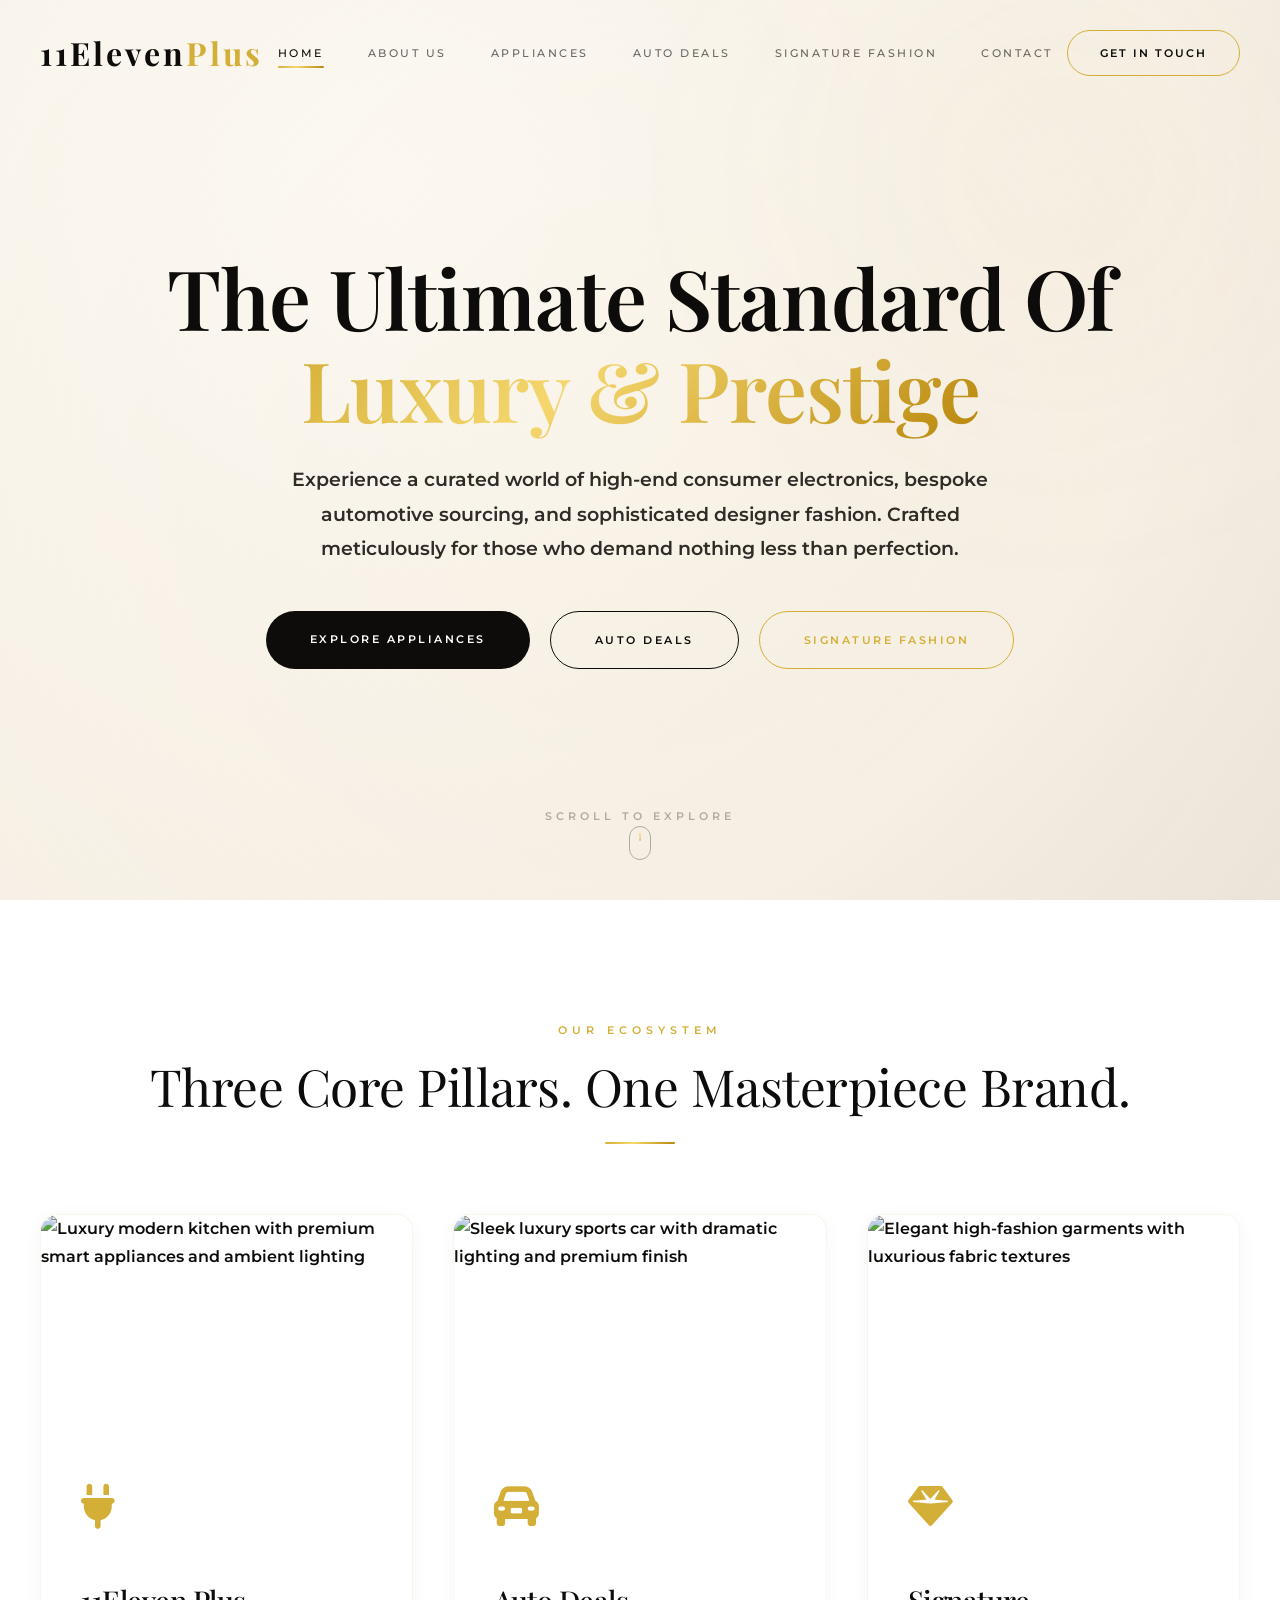
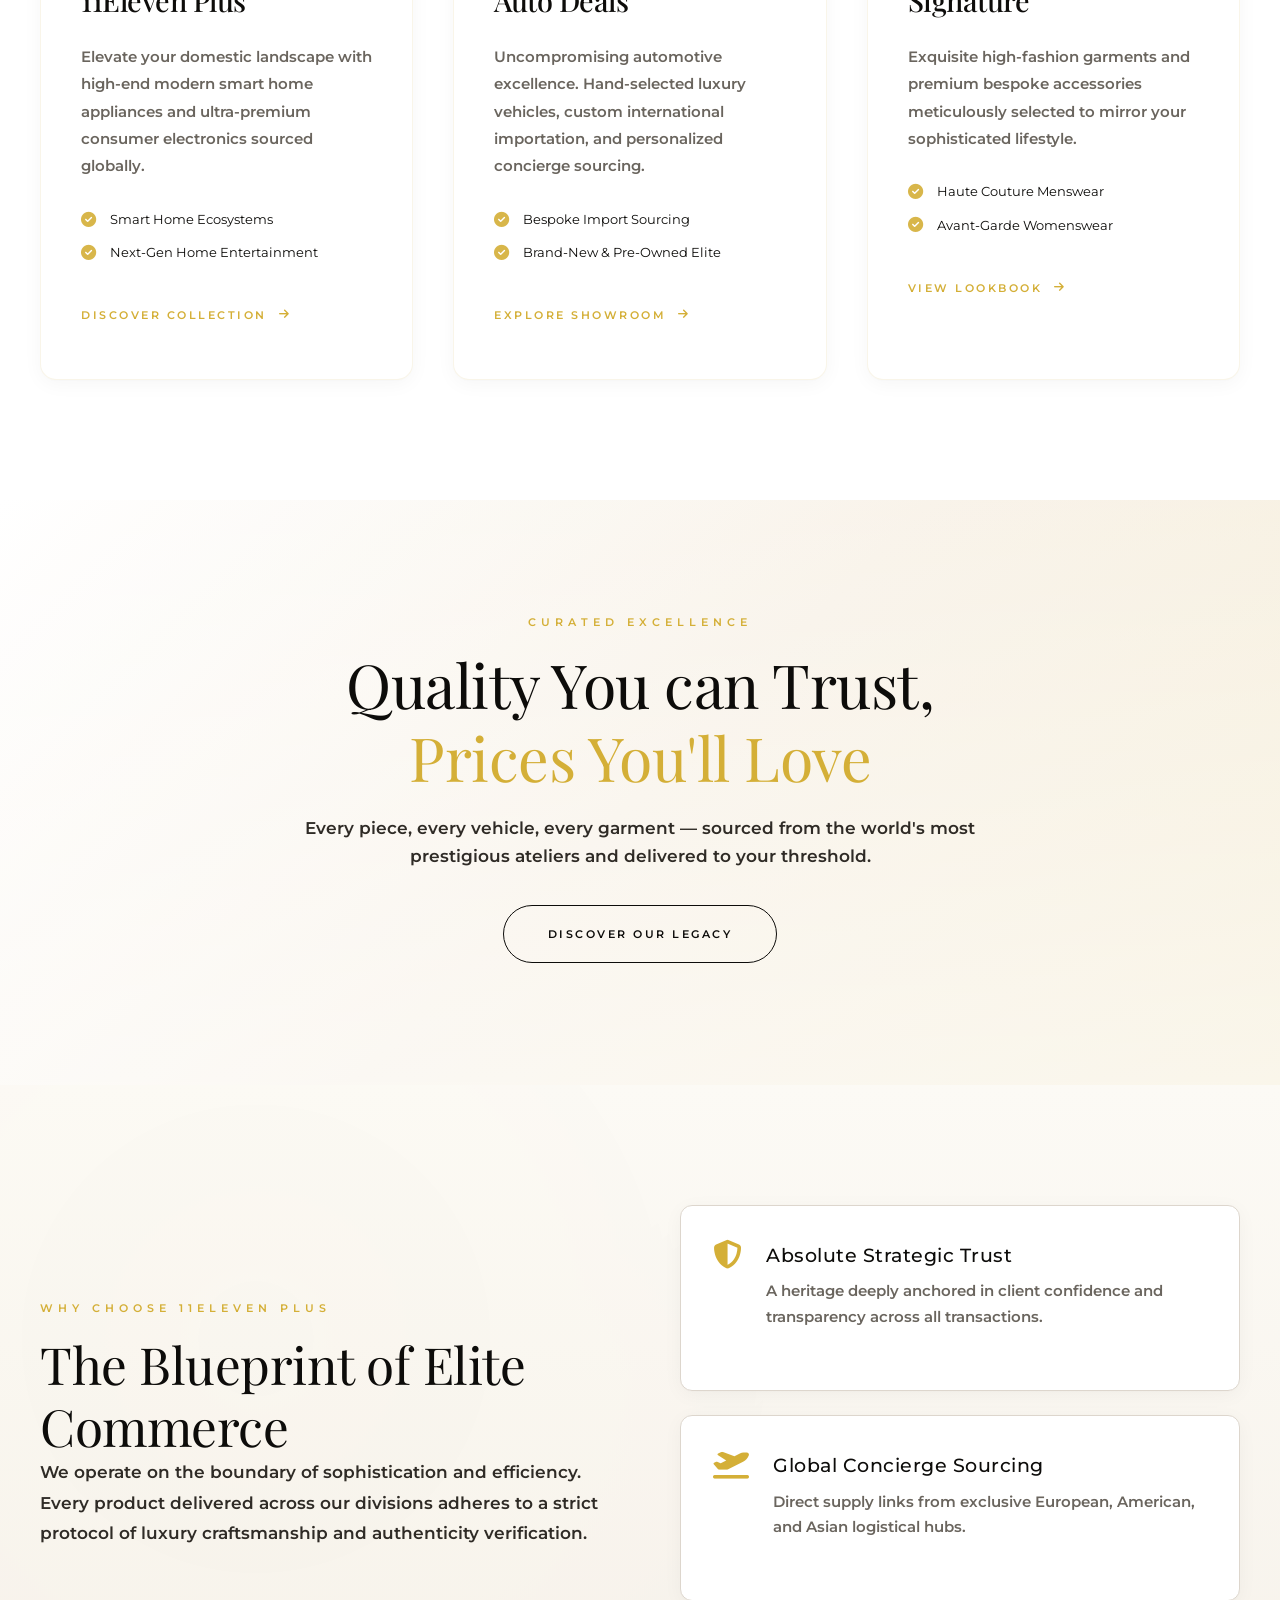
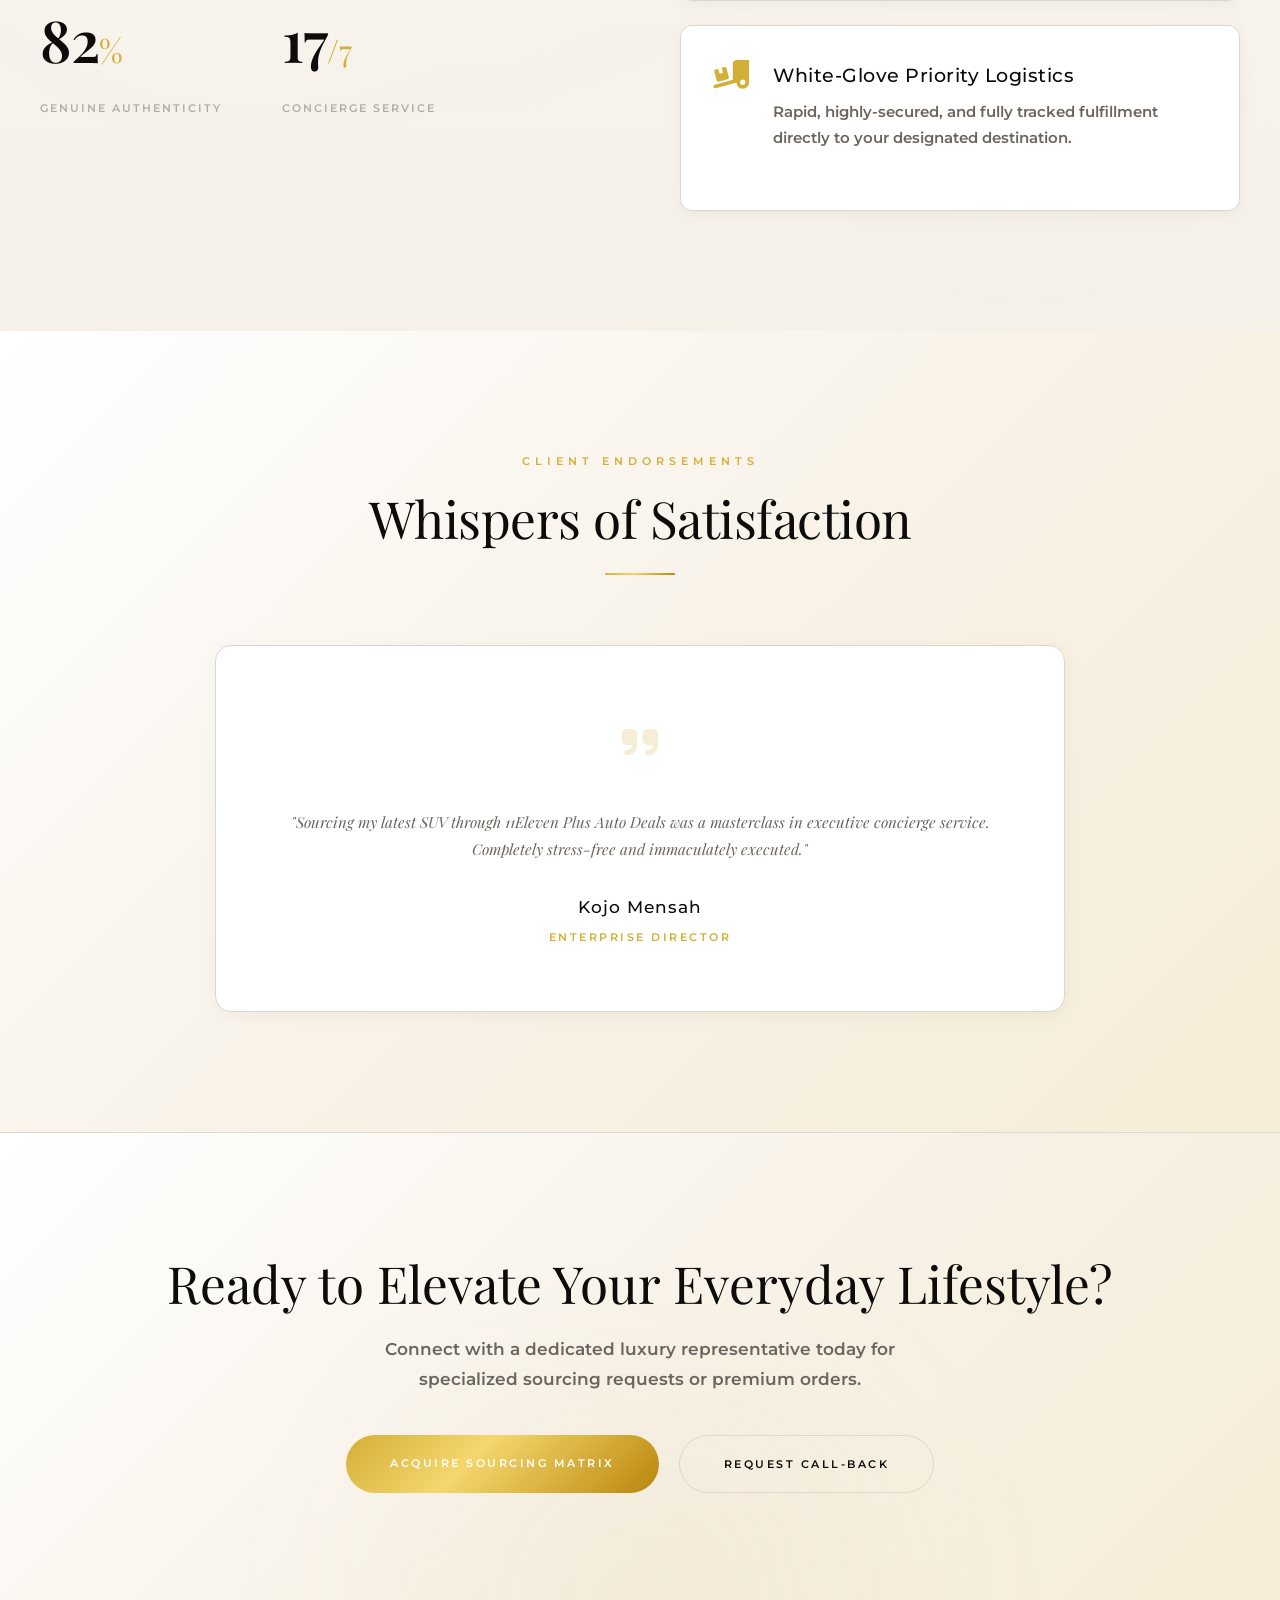
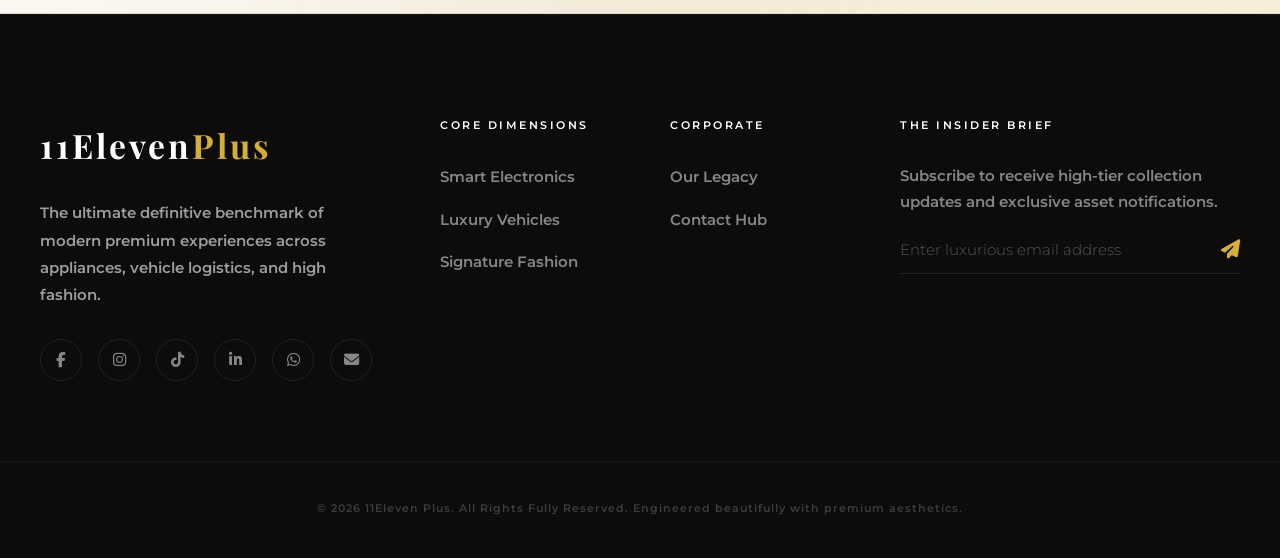
==== commit 9406d523: "update all" ====
--- a/index.html
+++ b/index.html
@@ -7,7 +7,7 @@
     <meta name="description" content="Welcome to 11Eleven Plus. Discover elite home appliances, luxury automotive deals, and premium fashion collections under one elite parent brand.">
     <link rel="preconnect" href="https://fonts.googleapis.com">
     <link rel="preconnect" href="https://fonts.gstatic.com" crossorigin>
-    <link href="https://fonts.googleapis.com/css2?family=Montserrat:wght@300;400;500;600;700&family=Playfair+Display:ital,wght@0,400;0,600;0,700;1,400&display=swap" rel="stylesheet">
+    <link href="https://fonts.googleapis.com/css2?family=Montserrat:wght@300;400;500;600&family=Playfair+Display:ital,wght@0,400;0,600;0,700;1,400&display=swap" rel="stylesheet">
     <link rel="stylesheet" href="https://cdnjs.cloudflare.com/ajax/libs/font-awesome/6.4.0/css/all.min.css">
     <link rel="stylesheet" href="style.css">
 
@@ -18,9 +18,6 @@
 
     <!-- Scroll Progress Indicator -->
     <div class="scroll-progress"></div>
-
-    <div class="custom-cursor"></div>
-    <div class="custom-cursor-dot"></div>
 
     <div class="preloader">
         <div class="preloader-wrap">
@@ -168,7 +165,7 @@
     </section>
 
     <!-- ==========================================================================
-    NEW: FULL-WIDTH SHOWCASE IMAGE STRIP
+    FULL-WIDTH SHOWCASE IMAGE STRIP
     ========================================================================== -->
     <section class="showcase-strip">
         <div class="showcase-bg-image"></div>
--- a/style.css
+++ b/style.css
@@ -95,8 +95,8 @@
     --transition-duration-slow: 0.7s;
 
     /* --- Glassmorphism --- */
-    --glass-bg: rgba(255, 255, 255, 0.92);
-    --glass-border: rgba(212, 175, 55, 0.20);
+    --glass-bg: rgba(255, 255, 255, 0.85);
+    --glass-border: rgba(201, 168, 76, 0.12);
     --glass-shadow: 0 8px 32px rgba(0, 0, 0, 0.04);
     --glass-blur: 20px;
 }
@@ -109,9 +109,9 @@
 }
 
 @media (min-width: 992px) {
-    * {
+    /* * {
         cursor: none;
-    }
+    } */
 }
 
 html {
@@ -123,7 +123,7 @@
     background-color: var(--white);
     color: var(--rich-black);
     font-family: var(--font-body);
-    font-weight: 500;
+    font-weight: 600;
     line-height: 1.8;
     overflow-x: hidden;
     max-width: 100%;
@@ -189,7 +189,6 @@
 
 .gold-text {
     color: var(--gold);
-    font-weight: 700;
 }
 
 .gold-gradient-text {
@@ -205,37 +204,6 @@
 
 body.lock-scroll {
     overflow: hidden;
-}
-
-/* ========================================================================== */
-/* 02. PREMIUM CUSTOM CURSOR & INITIAL PRELOADER                            */
-/* ========================================================================== */
-.custom-cursor {
-    width: 40px;
-    height: 40px;
-    border: 2px solid var(--gold);
-    border-radius: 50%;
-    position: fixed;
-    transform: translate(-50%, -50%);
-    pointer-events: none;
-    z-index: 9999;
-    transition: transform 0.2s ease, background-color 0.3s ease, border-color 0.3s ease;
-    will-change: transform, left, top;
-    backface-visibility: hidden;
-    background: rgba(212, 175, 55, 0.04);
-}
-
-.custom-cursor-dot {
-    width: 6px;
-    height: 6px;
-    background-color: var(--gold);
-    border-radius: 50%;
-    position: fixed;
-    transform: translate(-50%, -50%);
-    pointer-events: none;
-    z-index: 10000;
-    will-change: transform, left, top;
-    backface-visibility: hidden;
 }
 
 .preloader {
@@ -258,10 +226,10 @@
 
 .preloader-logo {
     font-family: var(--font-heading);
-    font-size: 2.8rem;
+    font-size: 2.5rem;
     letter-spacing: 6px;
     margin-bottom: 24px;
-    font-weight: 700;
+    font-weight: 600;
     color: var(--rich-black);
 }
 
@@ -271,12 +239,12 @@
 
 .preloader-bar {
     width: 180px;
-    height: 3px;
+    height: 2px;
     background-color: var(--silver-gray);
     margin: 0 auto;
     position: relative;
     overflow: hidden;
-    border-radius: 4px;
+    border-radius: 2px;
 }
 
 .preloader-bar::after {
@@ -365,7 +333,7 @@
     font-size: var(--text-xs);
     text-transform: uppercase;
     letter-spacing: 2.5px;
-    font-weight: 600;
+    font-weight: 500;
     position: relative;
     padding: 8px 0;
     color: var(--medium-gray);
@@ -407,7 +375,7 @@
     font-size: var(--text-xs);
     text-transform: uppercase;
     letter-spacing: 2px;
-    font-weight: 700;
+    font-weight: 600;
     background: transparent;
     border-radius: var(--radius-full);
     transition: all var(--transition-duration) var(--transition-premium);
@@ -534,7 +502,6 @@
         font-size: var(--text-lg);
         letter-spacing: 3px;
         color: var(--rich-black);
-        font-weight: 600;
     }
 
     .nav-link:hover {
@@ -638,14 +605,14 @@
     background-attachment: scroll;
     will-change: transform;
     animation: heroImageZoom 20s ease-out forwards;
-    opacity: 0.10;
+    opacity: 0.08;
 }
 
 @media (min-width: 992px) {
     .hero-bg-image {
         background-attachment: fixed;
         animation: none;
-        opacity: 0.12;
+        opacity: 0.10;
     }
 }
 
@@ -677,7 +644,7 @@
     right: -10%;
     width: 700px;
     height: 700px;
-    background: radial-gradient(circle, rgba(212, 175, 55, 0.08) 0%, transparent 70%);
+    background: radial-gradient(circle, rgba(201, 168, 76, 0.05) 0%, transparent 70%);
     filter: blur(100px);
     animation: drift 14s infinite alternate ease-in-out;
     z-index: 0;
@@ -705,7 +672,7 @@
     line-height: 1.1;
     letter-spacing: -1px;
     margin-bottom: 28px;
-    font-weight: 700;
+    font-weight: 600;
     color: var(--rich-black);
 }
 
@@ -714,7 +681,6 @@
     -webkit-background-clip: text;
     -webkit-text-fill-color: transparent;
     background-clip: text;
-    font-weight: 700;
 }
 
 .hero-content p {
@@ -722,7 +688,7 @@
     color: var(--dark-gray);
     max-width: 700px;
     margin: 0 auto 45px;
-    font-weight: 500;
+    font-weight: 600;
     line-height: 1.8;
 }
 
@@ -754,7 +720,7 @@
     display: flex;
     flex-direction: column;
     align-items: center;
-    gap: 12px;
+    /* gap: 3px; */
     opacity: 0.5;
     width: auto;
 }
@@ -770,11 +736,10 @@
 }
 
 .scroll-down-indicator span {
-    font-size: var(--text-xs);
+    font-size: var(--text-xs);        /* 0.7rem */
     text-transform: uppercase;
     letter-spacing: 4px;
     color: var(--medium-gray);
-    font-weight: 600;
 }
 
 .mouse-icon {
@@ -798,14 +763,8 @@
 }
 
 @keyframes scrollWheel {
-    0% {
-        top: 6px;
-        opacity: 1;
-    }
-    100% {
-        top: 18px;
-        opacity: 0;
-    }
+    0% { top: 6px; opacity: 1; }
+    100% { top: 18px; opacity: 0; }
 }
 
 /* ========================================================================== */
@@ -834,13 +793,13 @@
     color: var(--gold);
     display: block;
     margin-bottom: 16px;
-    font-weight: 700;
+    font-weight: 600;
 }
 
 .section-title {
     font-family: var(--font-heading);
     font-size: clamp(2rem, 2.5vw + 1.2rem, 3.2rem);
-    font-weight: 700;
+    font-weight: 400;
     line-height: 1.2;
     letter-spacing: -0.5px;
     color: var(--rich-black);
@@ -931,7 +890,7 @@
     left: var(--x, 0px);
     width: 350px;
     height: 350px;
-    background: radial-gradient(circle, rgba(212, 175, 55, 0.12) 0%, transparent 70%);
+    background: radial-gradient(circle, rgba(201, 168, 76, 0.08) 0%, transparent 70%);
     transform: translate(-50%, -50%);
     pointer-events: none;
     opacity: 0;
@@ -963,7 +922,7 @@
     margin-bottom: 16px;
     position: relative;
     z-index: 1;
-    font-weight: 700;
+    font-weight: 500;
     letter-spacing: -0.5px;
     color: var(--rich-black);
 }
@@ -975,13 +934,12 @@
 }
 
 .glass-card p {
-    color: var(--dark-gray);
+    color: var(--medium-gray);
     font-size: var(--text-base);
     margin-bottom: 28px;
     position: relative;
     z-index: 1;
     line-height: 1.8;
-    font-weight: 500;
 }
 
 .card-features {
@@ -997,7 +955,7 @@
     align-items: center;
     gap: 14px;
     margin-bottom: 10px;
-    font-weight: 600;
+    font-weight: 400;
 }
 
 .card-features i {
@@ -1010,7 +968,7 @@
     font-size: var(--text-xs);
     text-transform: uppercase;
     letter-spacing: 2.5px;
-    font-weight: 700;
+    font-weight: 600;
     display: inline-flex;
     align-items: center;
     gap: 12px;
@@ -1072,7 +1030,7 @@
     background-position: center 55%;
     background-repeat: no-repeat;
     z-index: 0;
-    opacity: 0.12;
+    opacity: 0.10;
 }
 
 @media (min-width: 992px) {
@@ -1111,7 +1069,7 @@
 .showcase-title {
     font-family: var(--font-heading);
     font-size: clamp(2.2rem, 3.5vw + 1.2rem, 3.8rem);
-    font-weight: 700;
+    font-weight: 400;
     line-height: 1.2;
     margin-bottom: 20px;
     color: var(--rich-black);
@@ -1123,7 +1081,6 @@
     font-size: var(--text-md);
     margin-bottom: 34px;
     line-height: 1.7;
-    font-weight: 500;
 }
 
 @media (max-width: 576px) {
@@ -1152,8 +1109,8 @@
     pointer-events: none;
     opacity: 0.04;
     background-image:
-        radial-gradient(circle at 20% 30%, rgba(212, 175, 55, 0.3) 0%, transparent 50%),
-        radial-gradient(circle at 80% 70%, rgba(212, 175, 55, 0.15) 0%, transparent 50%);
+        radial-gradient(circle at 20% 30%, rgba(201, 168, 76, 0.3) 0%, transparent 50%),
+        radial-gradient(circle at 80% 70%, rgba(201, 168, 76, 0.15) 0%, transparent 50%);
     background-size: 100% 100%;
 }
 
@@ -1178,7 +1135,6 @@
     margin-bottom: 40px;
     font-size: var(--text-md);
     line-height: 1.8;
-    font-weight: 500;
 }
 
 @media (max-width: 576px) {
@@ -1206,7 +1162,7 @@
 
 .counter-number {
     font-size: 3.6rem;
-    font-weight: 700;
+    font-weight: 600;
     letter-spacing: -1px;
     color: var(--rich-black);
 }
@@ -1220,7 +1176,7 @@
 .counter-suffix {
     font-size: 2rem;
     color: var(--gold);
-    font-weight: 700;
+    font-weight: 400;
 }
 
 @media (max-width: 576px) {
@@ -1236,7 +1192,6 @@
     letter-spacing: 2px;
     color: var(--light-gray);
     margin-top: 6px;
-    font-weight: 600;
 }
 
 .why-points-side {
@@ -1287,7 +1242,7 @@
 .why-point-card h4 {
     font-size: var(--text-lg);
     margin-bottom: 6px;
-    font-weight: 700;
+    font-weight: 500;
     letter-spacing: 0.5px;
     color: var(--rich-black);
 }
@@ -1296,7 +1251,7 @@
     color: var(--medium-gray);
     font-size: var(--text-base);
     line-height: 1.7;
-    font-weight: 500;
+    font-weight: 600;
 }
 
 /* ========================================================================== */
@@ -1339,13 +1294,13 @@
     font-style: italic;
     line-height: 1.6;
     margin-bottom: 32px;
-    font-weight: 600;
+    font-weight: 400;
     color: var(--rich-black);
 }
 
 .client-meta h5 {
     font-size: var(--text-md);
-    font-weight: 700;
+    font-weight: 500;
     letter-spacing: 1px;
     color: var(--rich-black);
 }
@@ -1355,7 +1310,6 @@
     color: var(--gold);
     text-transform: uppercase;
     letter-spacing: 2.5px;
-    font-weight: 600;
 }
 
 /* ========================================================================== */
@@ -1376,7 +1330,7 @@
     transform: translateX(-50%);
     width: 900px;
     height: 500px;
-    background: radial-gradient(circle, rgba(212, 175, 55, 0.12) 0%, transparent 70%);
+    background: radial-gradient(circle, rgba(201, 168, 76, 0.08) 0%, transparent 70%);
     filter: blur(60px);
 }
 
@@ -1385,7 +1339,7 @@
     font-size: clamp(2rem, 2.5vw + 1.2rem, 3.4rem);
     margin-bottom: 20px;
     line-height: 1.2;
-    font-weight: 700;
+    font-weight: 400;
     color: var(--rich-black);
 }
 
@@ -1394,7 +1348,6 @@
     max-width: 600px;
     margin: 0 auto 40px;
     font-size: var(--text-md);
-    font-weight: 500;
 }
 
 @media (max-width: 576px) {
@@ -1431,7 +1384,7 @@
     font-size: var(--text-xs);
     text-transform: uppercase;
     letter-spacing: 2.5px;
-    font-weight: 700;
+    font-weight: 600;
     border-radius: var(--radius-full);
     transition: all var(--transition-duration) var(--transition-premium);
     display: inline-block;
@@ -1596,7 +1549,6 @@
     margin-bottom: 30px;
     max-width: 340px;
     line-height: 1.8;
-    font-weight: 400;
 }
 
 .footer-socials {
@@ -1620,7 +1572,7 @@
 .footer-socials a:hover {
     border-color: var(--gold);
     color: var(--gold);
-    background: rgba(212, 175, 55, 0.08);
+    background: rgba(201, 168, 76, 0.08);
     transform: translateY(-3px);
 }
 
@@ -1630,7 +1582,7 @@
     text-transform: uppercase;
     letter-spacing: 2.5px;
     margin-bottom: 28px;
-    font-weight: 700;
+    font-weight: 600;
     color: var(--white);
 }
 
@@ -1644,7 +1596,6 @@
     font-size: var(--text-base);
     color: rgba(255, 255, 255, 0.5);
     transition: all var(--transition-duration-fast) var(--transition-premium);
-    font-weight: 500;
 }
 
 .footer-links-column a:hover {
@@ -1657,7 +1608,6 @@
     font-size: var(--text-base);
     margin-bottom: 24px;
     line-height: 1.7;
-    font-weight: 400;
 }
 
 .subscribe-form {
@@ -1680,7 +1630,6 @@
     font-size: var(--text-base);
     width: 100%;
     min-width: 0;
-    font-weight: 400;
 }
 
 .subscribe-form input::placeholder {
@@ -1752,7 +1701,7 @@
     position: fixed;
     top: 0;
     left: 0;
-    height: 3px;
+    height: 2px;
     width: 0%;
     background: var(--gradient-gold);
     z-index: 10002;
@@ -1783,14 +1732,6 @@
         animation: none !important;
     }
 
-    .custom-cursor,
-    .custom-cursor-dot {
-        display: none !important;
-    }
-    * {
-        cursor: auto !important;
-    }
-
     .btn::after,
     .btn-nav::after {
         display: none;
@@ -1801,13 +1742,6 @@
 /* 15. RESPONSIVE REFINEMENTS                                               */
 /* ========================================================================== */
 @media (max-width: 991px) {
-    * {
-        cursor: auto !important;
-    }
-    .custom-cursor,
-    .custom-cursor-dot {
-        display: none !important;
-    }
 
     .main-header {
         padding: 16px 0;
@@ -1901,6 +1835,7 @@
         width: 18px;
         height: 28px;
     }
+    
     .mouse-icon .wheel {
         height: 6px;
         top: 5px;
@@ -1983,7 +1918,6 @@
     line-height: 1.1;
     margin-bottom: 24px;
     color: var(--rich-black);
-    font-weight: 700;
 }
 
 .thank-you-content p {
@@ -1992,7 +1926,6 @@
     max-width: 600px;
     margin: 0 auto 40px;
     line-height: 1.8;
-    font-weight: 500;
 }
 
 /* ========================================================================== */
@@ -2033,7 +1966,7 @@
     letter-spacing: 2px;
     color: var(--medium-gray);
     margin-bottom: 8px;
-    font-weight: 700;
+    font-weight: 600;
 }
 
 .contact-form-wrapper .form-control {
@@ -2048,7 +1981,6 @@
     transition: border-color var(--transition-duration-fast) var(--transition-premium),
                 box-shadow var(--transition-duration-fast) var(--transition-premium);
     outline: none;
-    font-weight: 500;
 }
 
 .contact-form-wrapper .form-control:focus {
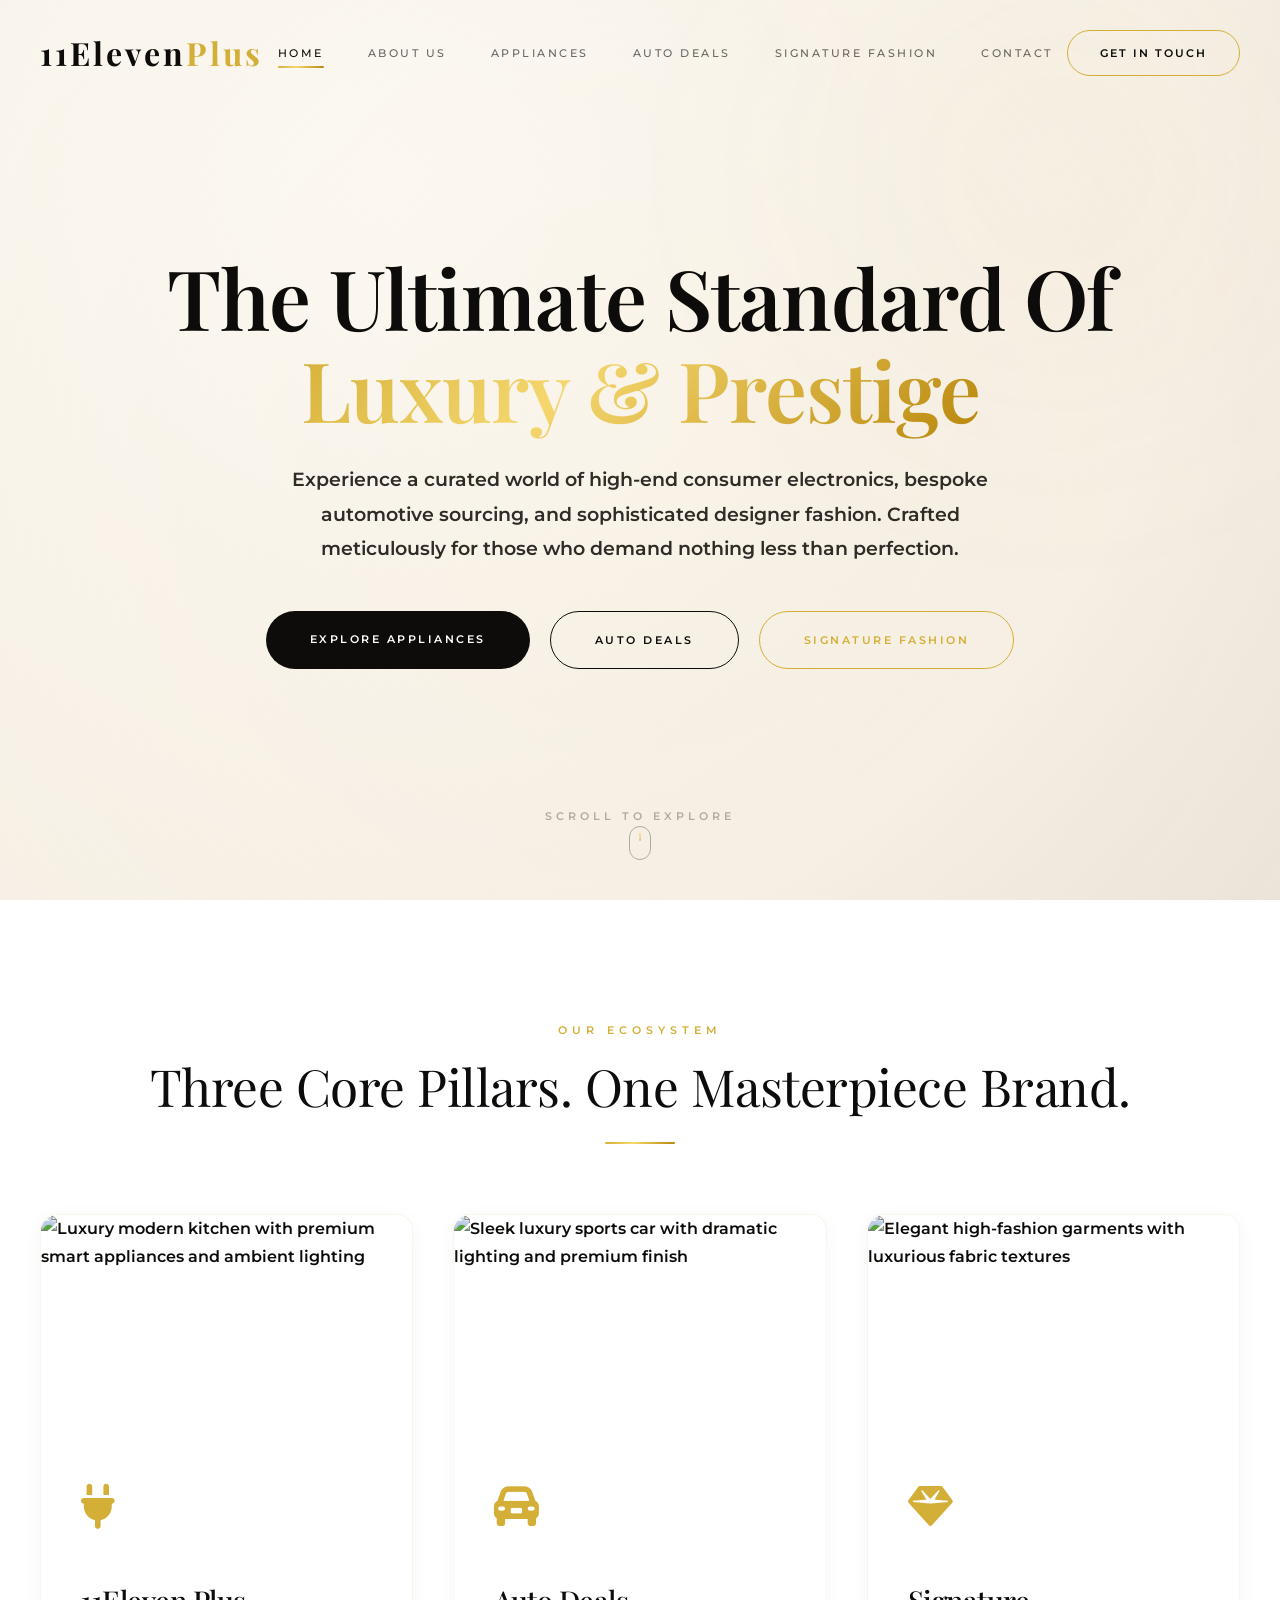
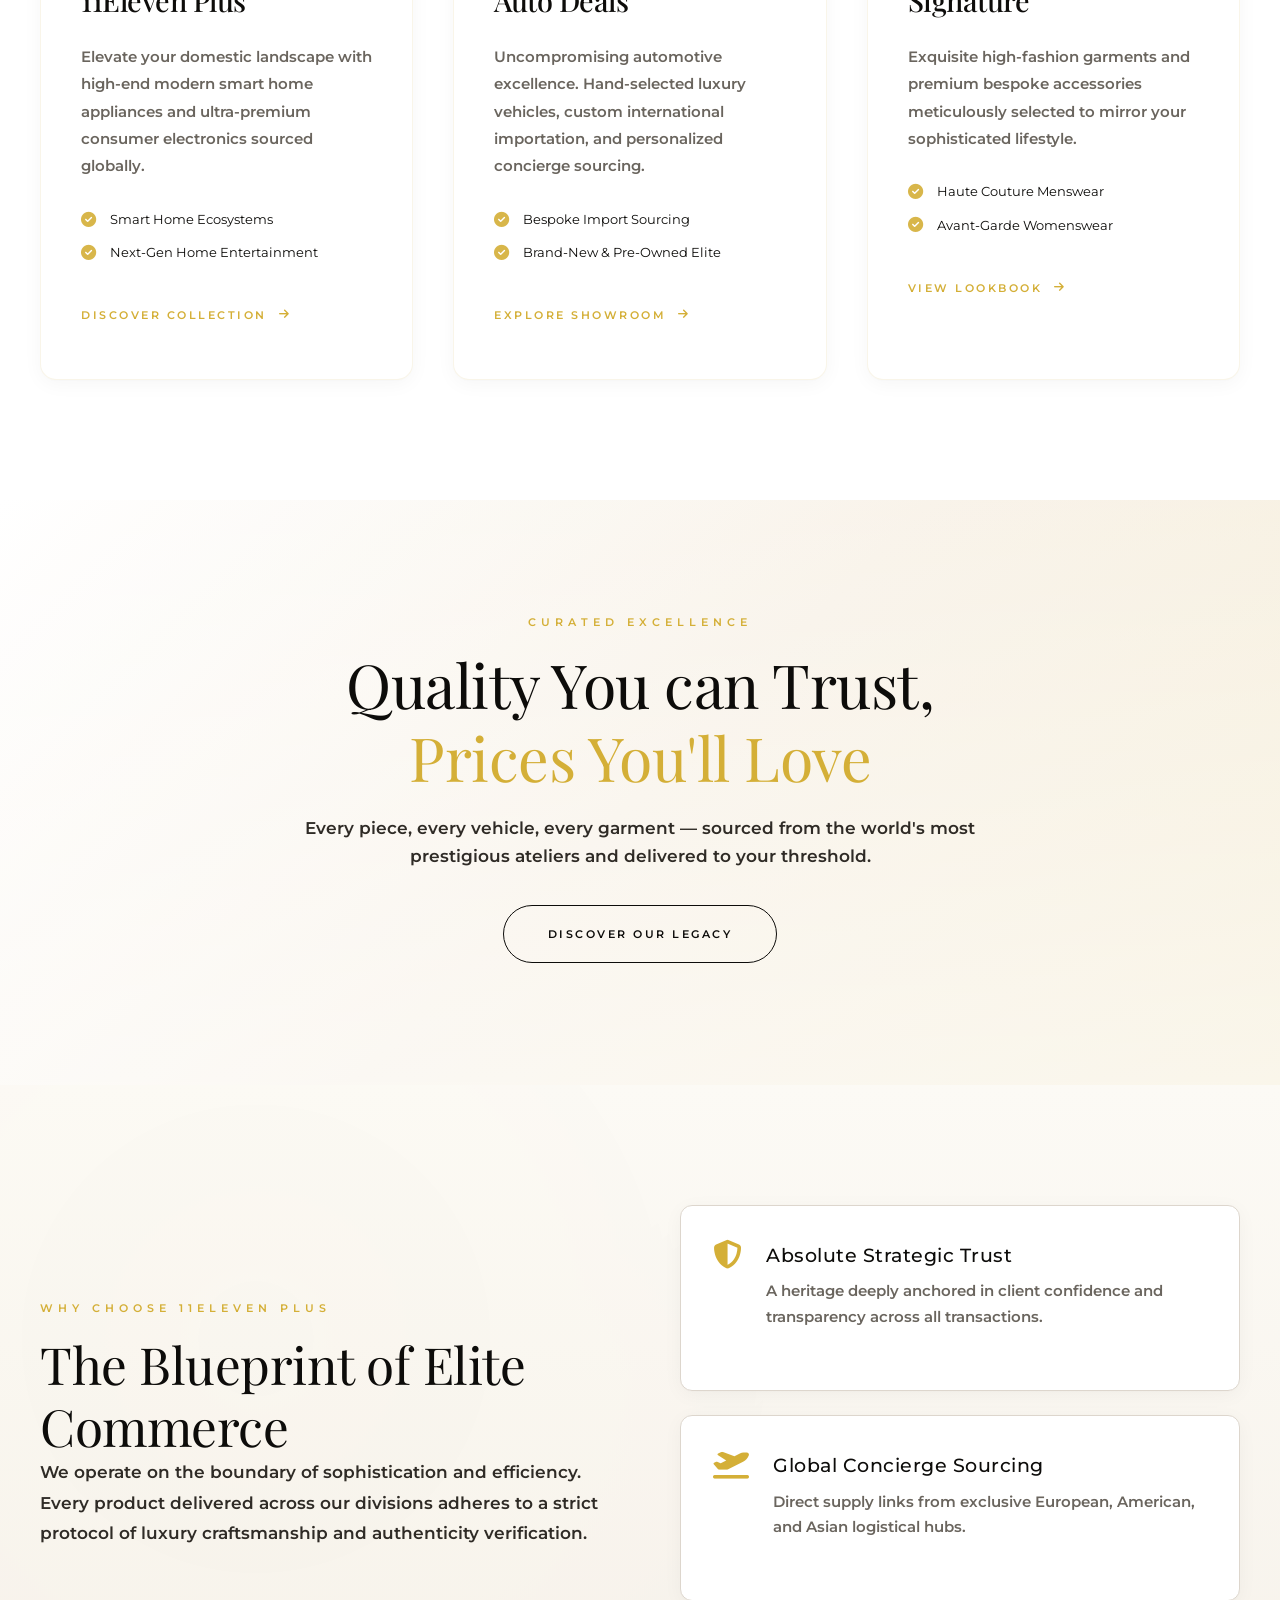
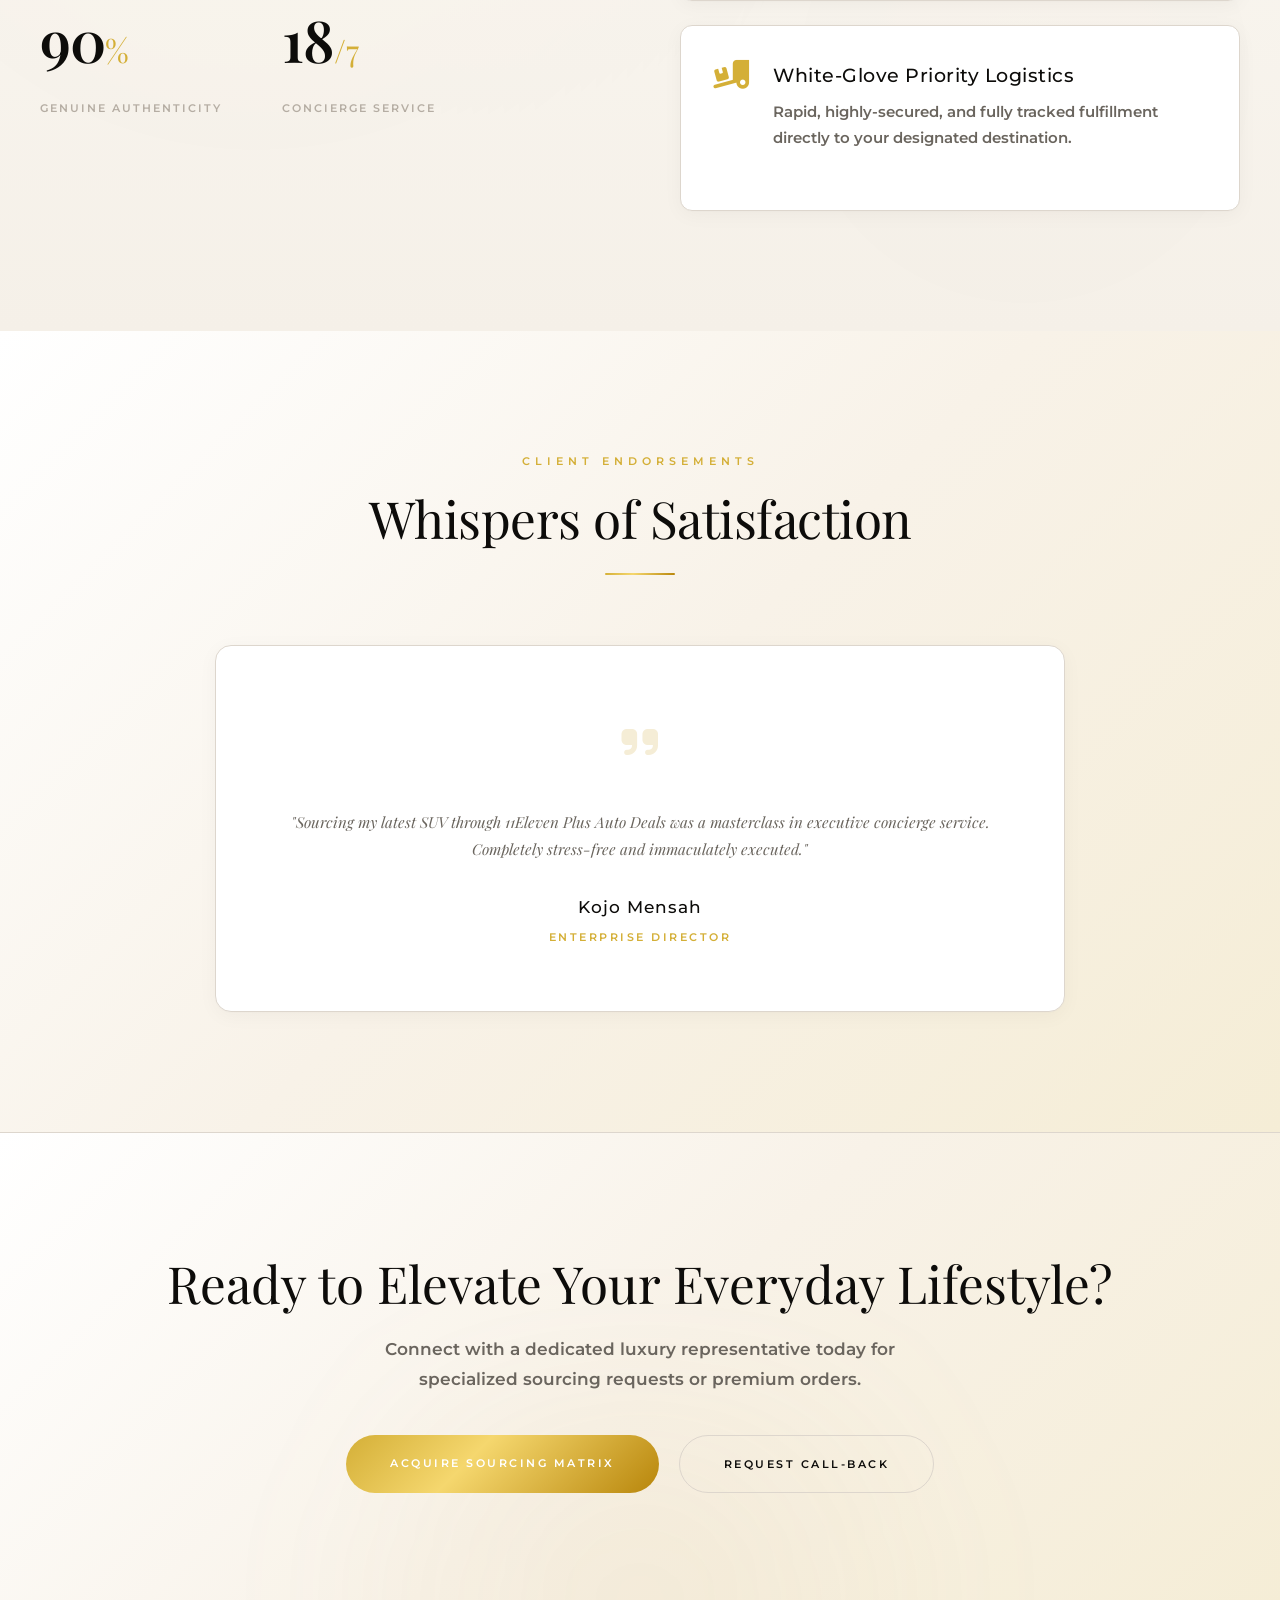
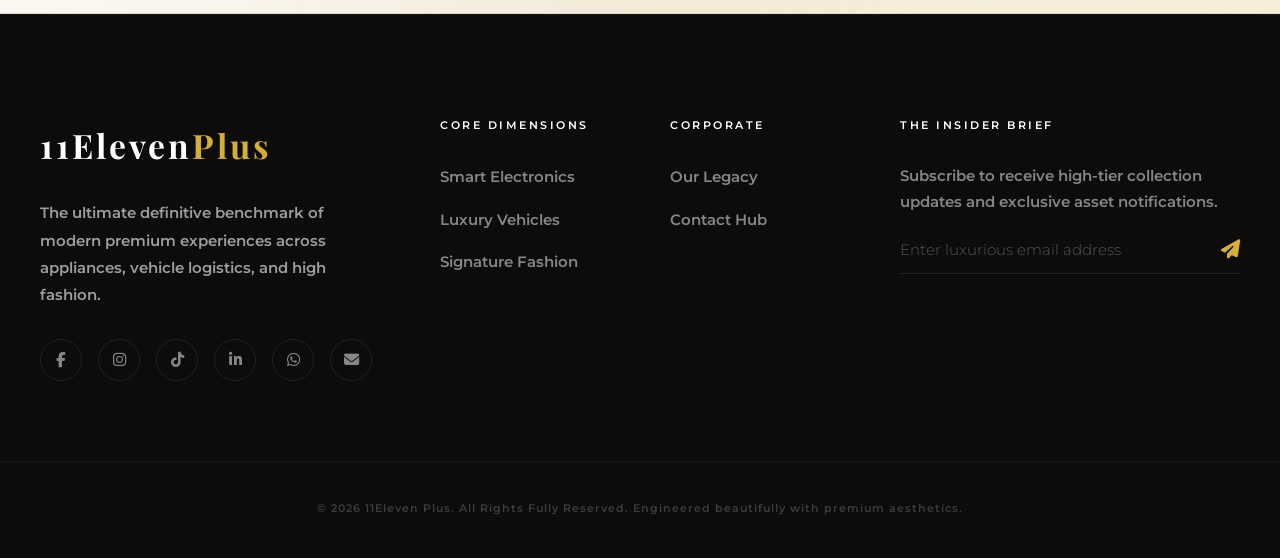
==== commit b1803582: "'update to site" ====
--- a/index.html
+++ b/index.html
@@ -3,16 +3,64 @@
 <head>
     <meta charset="UTF-8">
     <meta name="viewport" content="width=device-width, initial-scale=1.0">
+    
+    <!-- Primary Meta Tags -->
     <title>11Eleven Plus | Premium Luxury Group</title>
     <meta name="description" content="Welcome to 11Eleven Plus. Discover elite home appliances, luxury automotive deals, and premium fashion collections under one elite parent brand.">
+    <meta name="keywords" content="luxury appliances, premium electronics, luxury car import, bespoke fashion, haute couture, 11Eleven Plus, Ghana luxury, concierge sourcing">
+    <meta name="author" content="11Eleven Plus">
+
+    <!-- Open Graph / Facebook -->
+    <meta property="og:type" content="website">
+    <meta property="og:url" content="https://11elevenplus.com/">
+    <meta property="og:title" content="11Eleven Plus | The Ultimate Standard of Luxury & Prestige">
+    <meta property="og:description" content="Elite home appliances, bespoke automotive sourcing, and premium fashion collections under one parent brand. Discover curated excellence.">
+    <meta property="og:image" content="https://11elevenplus.com/images/logo.jpg">
+
+    <!-- Twitter Card -->
+    <meta property="twitter:card" content="summary_large_image">
+    <meta property="twitter:url" content="https://11elevenplus.com/">
+    <meta property="twitter:title" content="11Eleven Plus | The Ultimate Standard of Luxury & Prestige">
+    <meta property="twitter:description" content="Elite home appliances, bespoke automotive sourcing, and premium fashion collections under one parent brand. Discover curated excellence.">
+    <meta property="twitter:image" content="https://11elevenplus.com/images/logo.jpg">
+
+    <!-- Fonts & Icons -->
     <link rel="preconnect" href="https://fonts.googleapis.com">
     <link rel="preconnect" href="https://fonts.gstatic.com" crossorigin>
     <link href="https://fonts.googleapis.com/css2?family=Montserrat:wght@300;400;500;600&family=Playfair+Display:ital,wght@0,400;0,600;0,700;1,400&display=swap" rel="stylesheet">
     <link rel="stylesheet" href="https://cdnjs.cloudflare.com/ajax/libs/font-awesome/6.4.0/css/all.min.css">
+    
+    <!-- External Stylesheet -->
     <link rel="stylesheet" href="style.css">
 
     <!-- Favicon -->
     <link rel="icon" href="/images/logo.jpg" type="image/x-icon">
+
+    <!-- Structured Data: Organization -->
+    <script type="application/ld+json">
+        {
+            "@context": "https://schema.org",
+            "@type": "Organization",
+            "name": "11Eleven Plus",
+            "url": "https://11elevenplus.com/",
+            "logo": "https://11elevenplus.com/images/logo.jpg",
+            "description": "Premium luxury group offering elite home appliances, bespoke automotive sourcing, and high-fashion collections.",
+            "foundingDate": "2024",
+            "contactPoint": {
+                "@type": "ContactPoint",
+                "telephone": "+233-27-492-3917",
+                "contactType": "customer service",
+                "email": "concierge@11elevenplus.com",
+                "availableLanguage": ["English"]
+            },
+            "sameAs": [
+                "https://www.facebook.com/share/1C3CKjjL6a/?mibextid=wwXIfr",
+                "https://www.instagram.com/11eleven_plus",
+                "https://www.tiktok.com/@11elevenplus",
+                "https://www.linkedin.com/in/eleven-plus-334429421"
+            ]
+        }
+    </script>
 </head>
 <body>
 
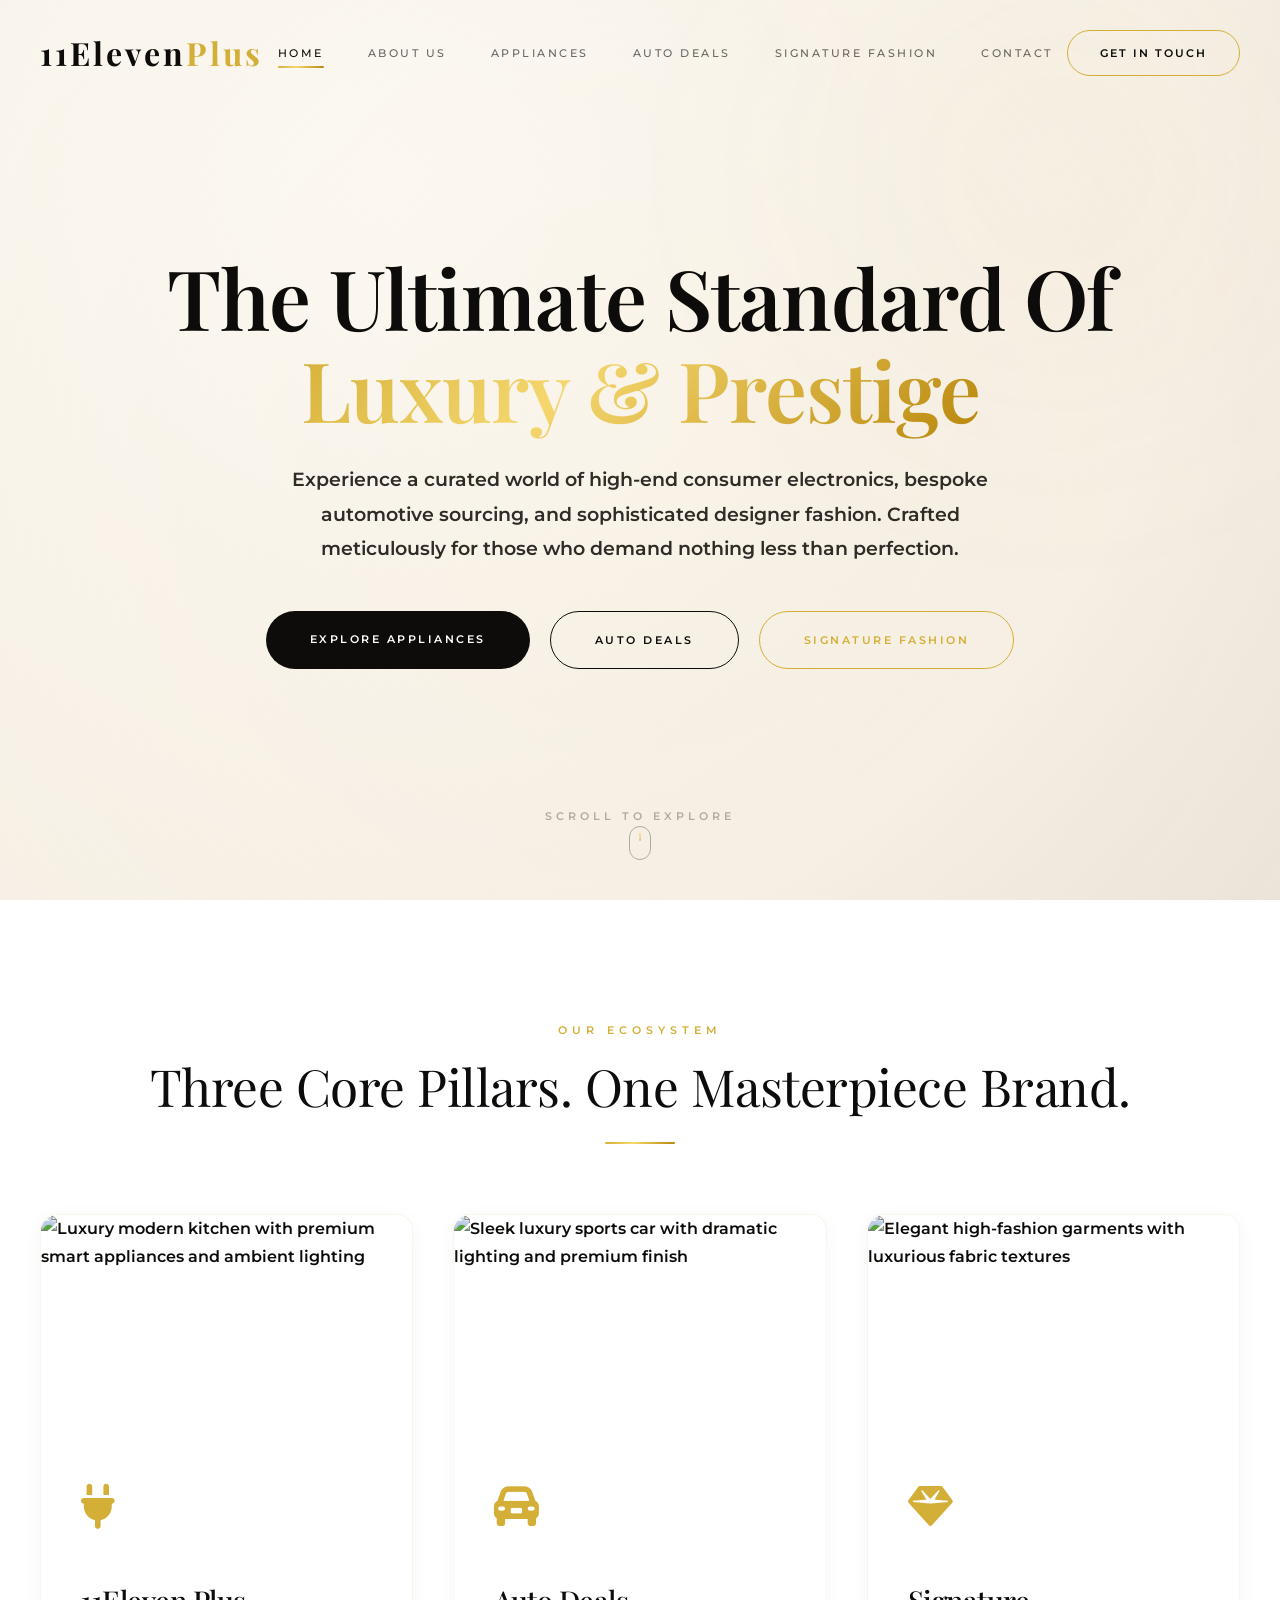
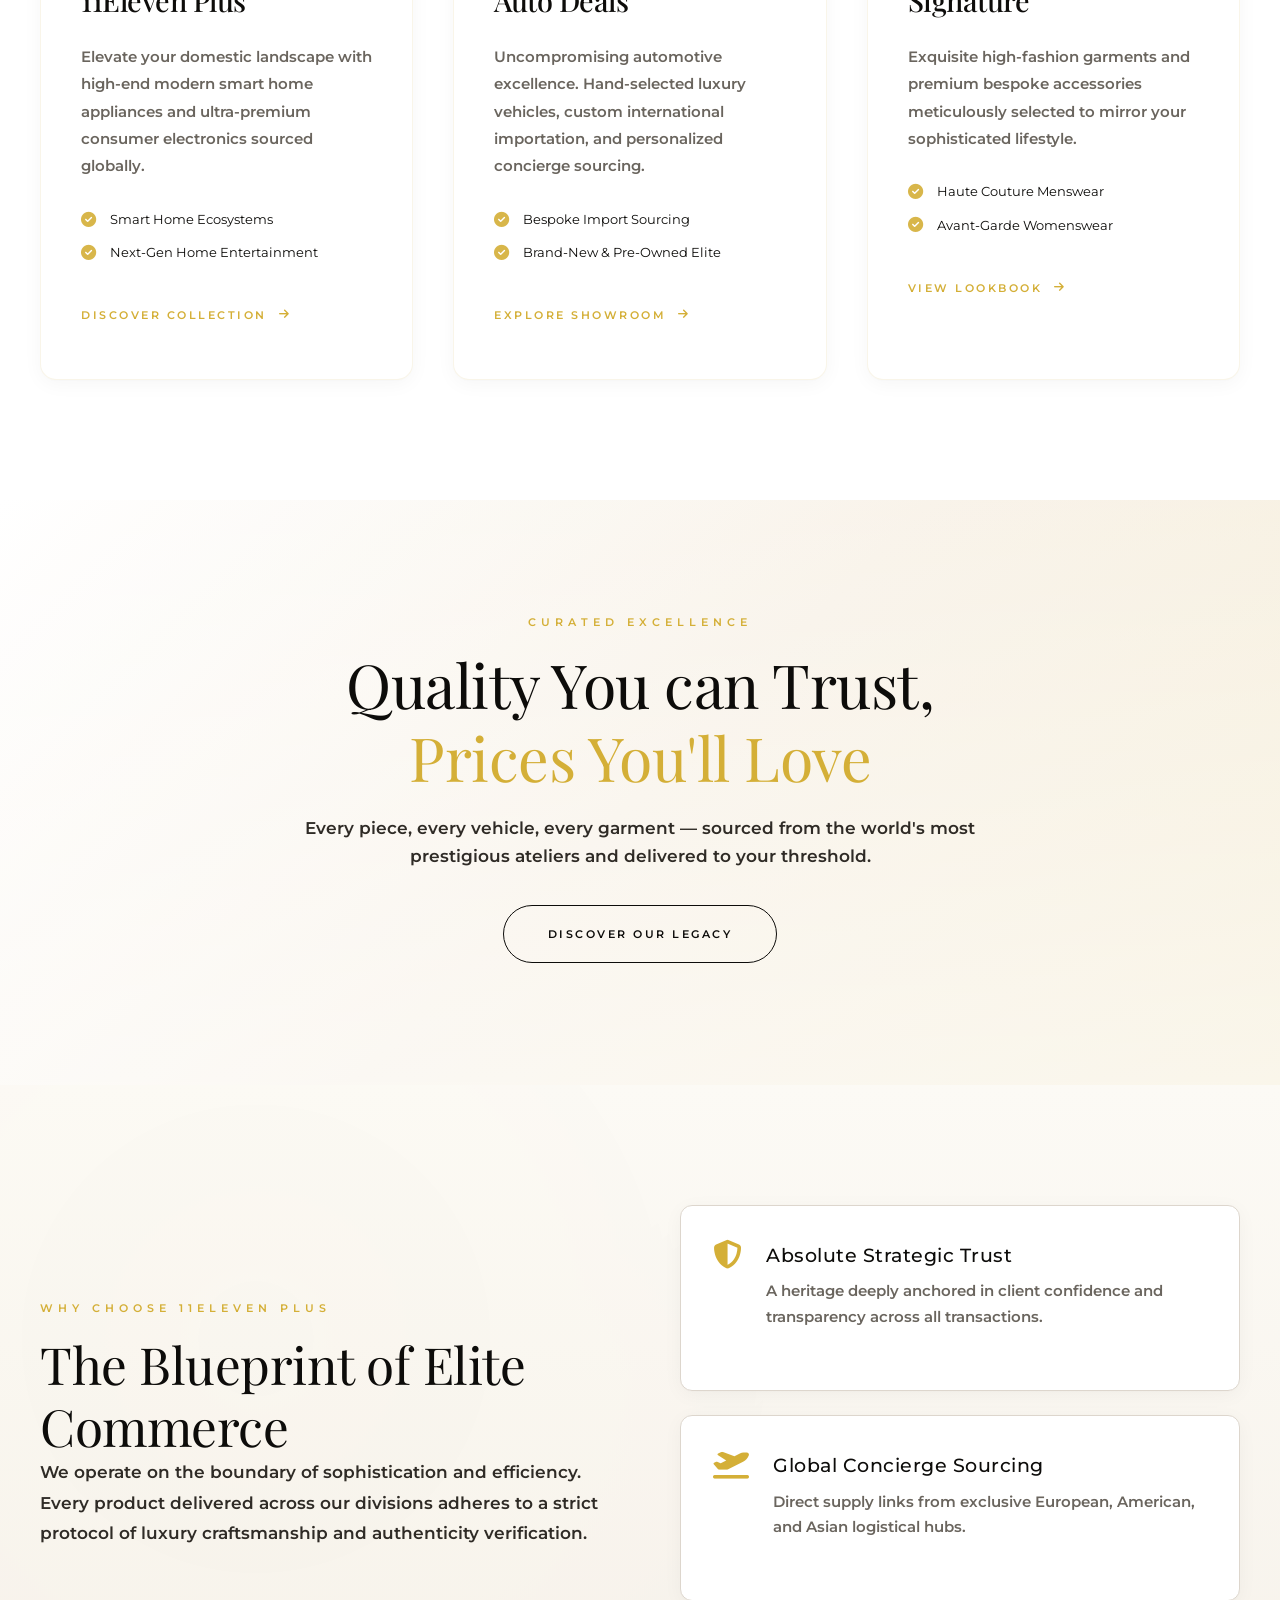
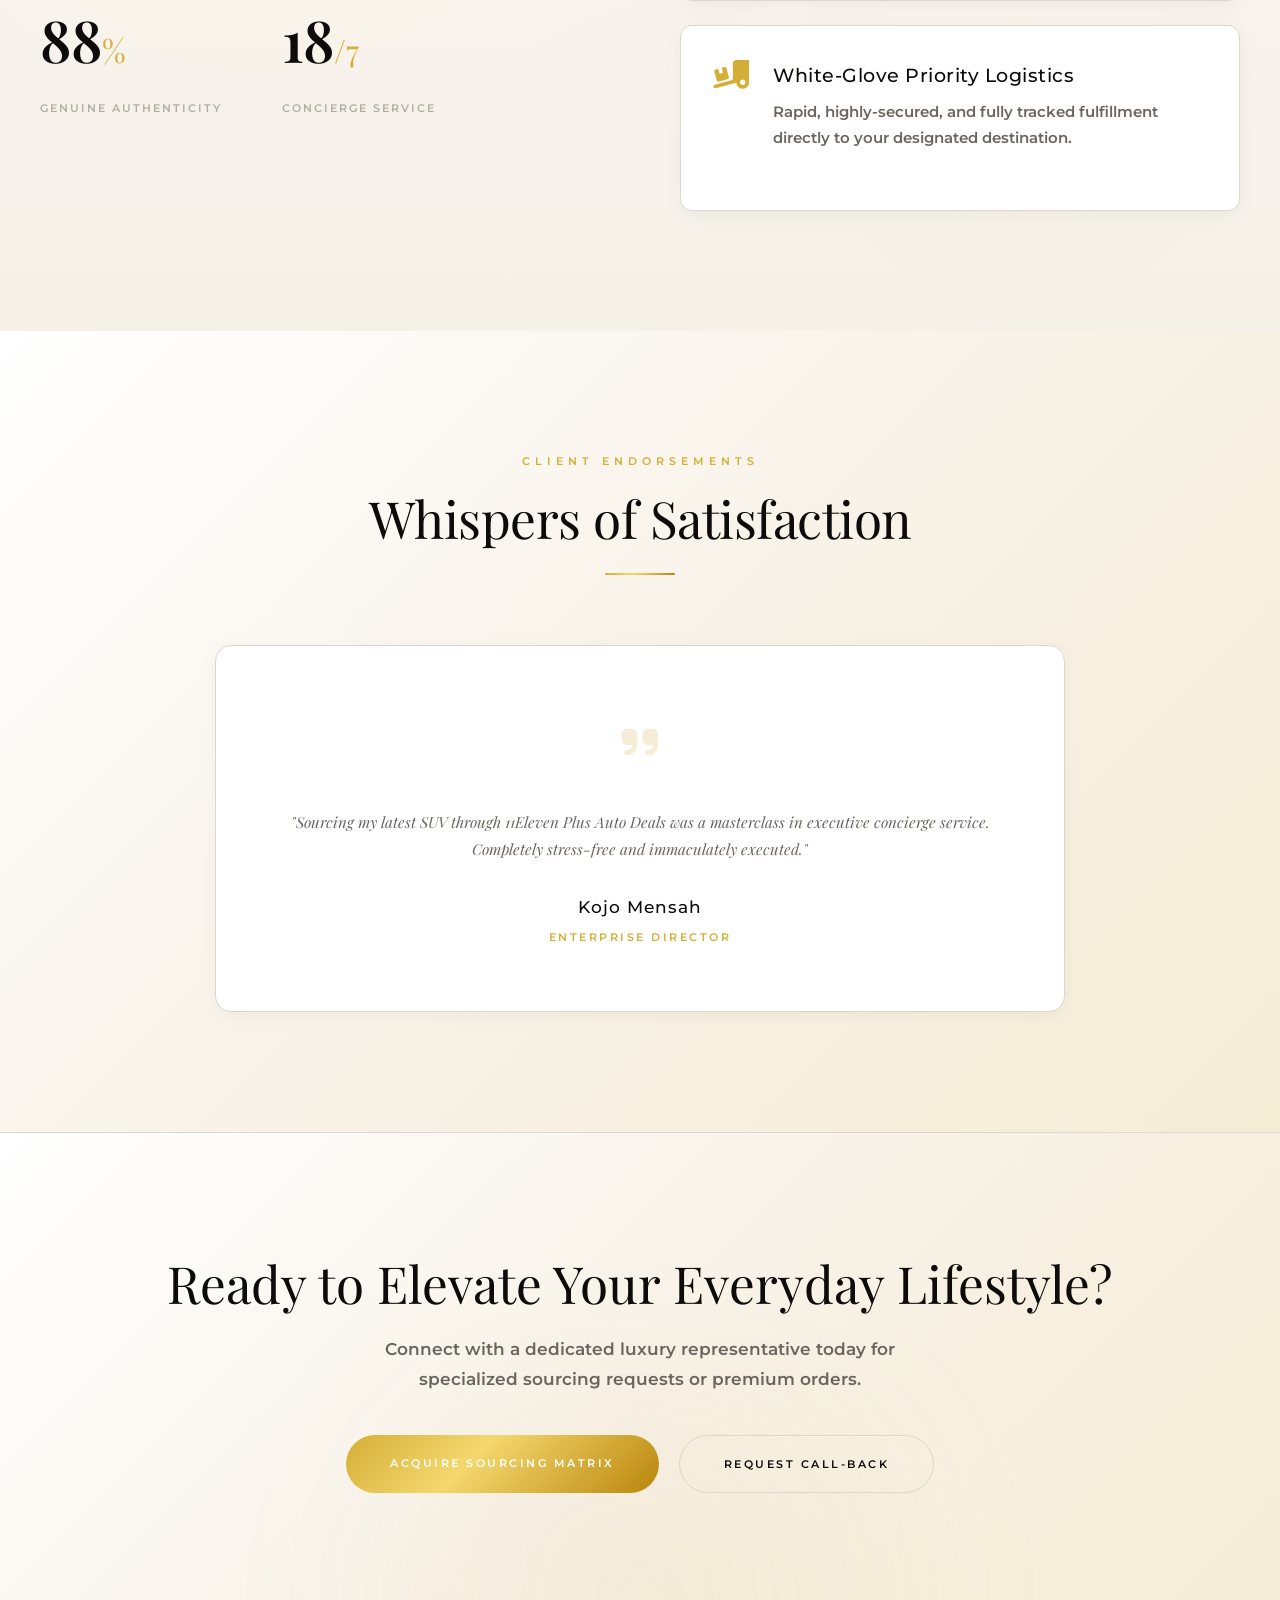
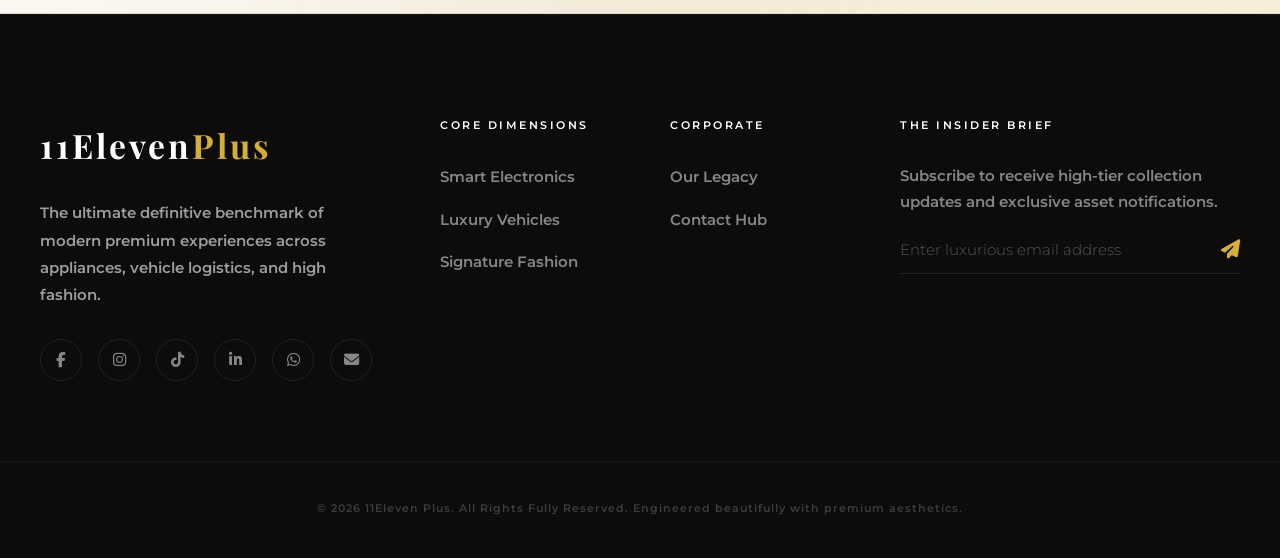
==== commit 2cd7ecf0: "'update to site" ====
--- a/index.html
+++ b/index.html
@@ -1,6 +1,7 @@
 <!DOCTYPE html>
 <html lang="en">
 <head>
+    <meta name="google-site-verification" content="YoEjjrtJCVr9zFarFZtsx4ntC5af1F5uhTs778QtynU" />
     <meta charset="UTF-8">
     <meta name="viewport" content="width=device-width, initial-scale=1.0">
     
